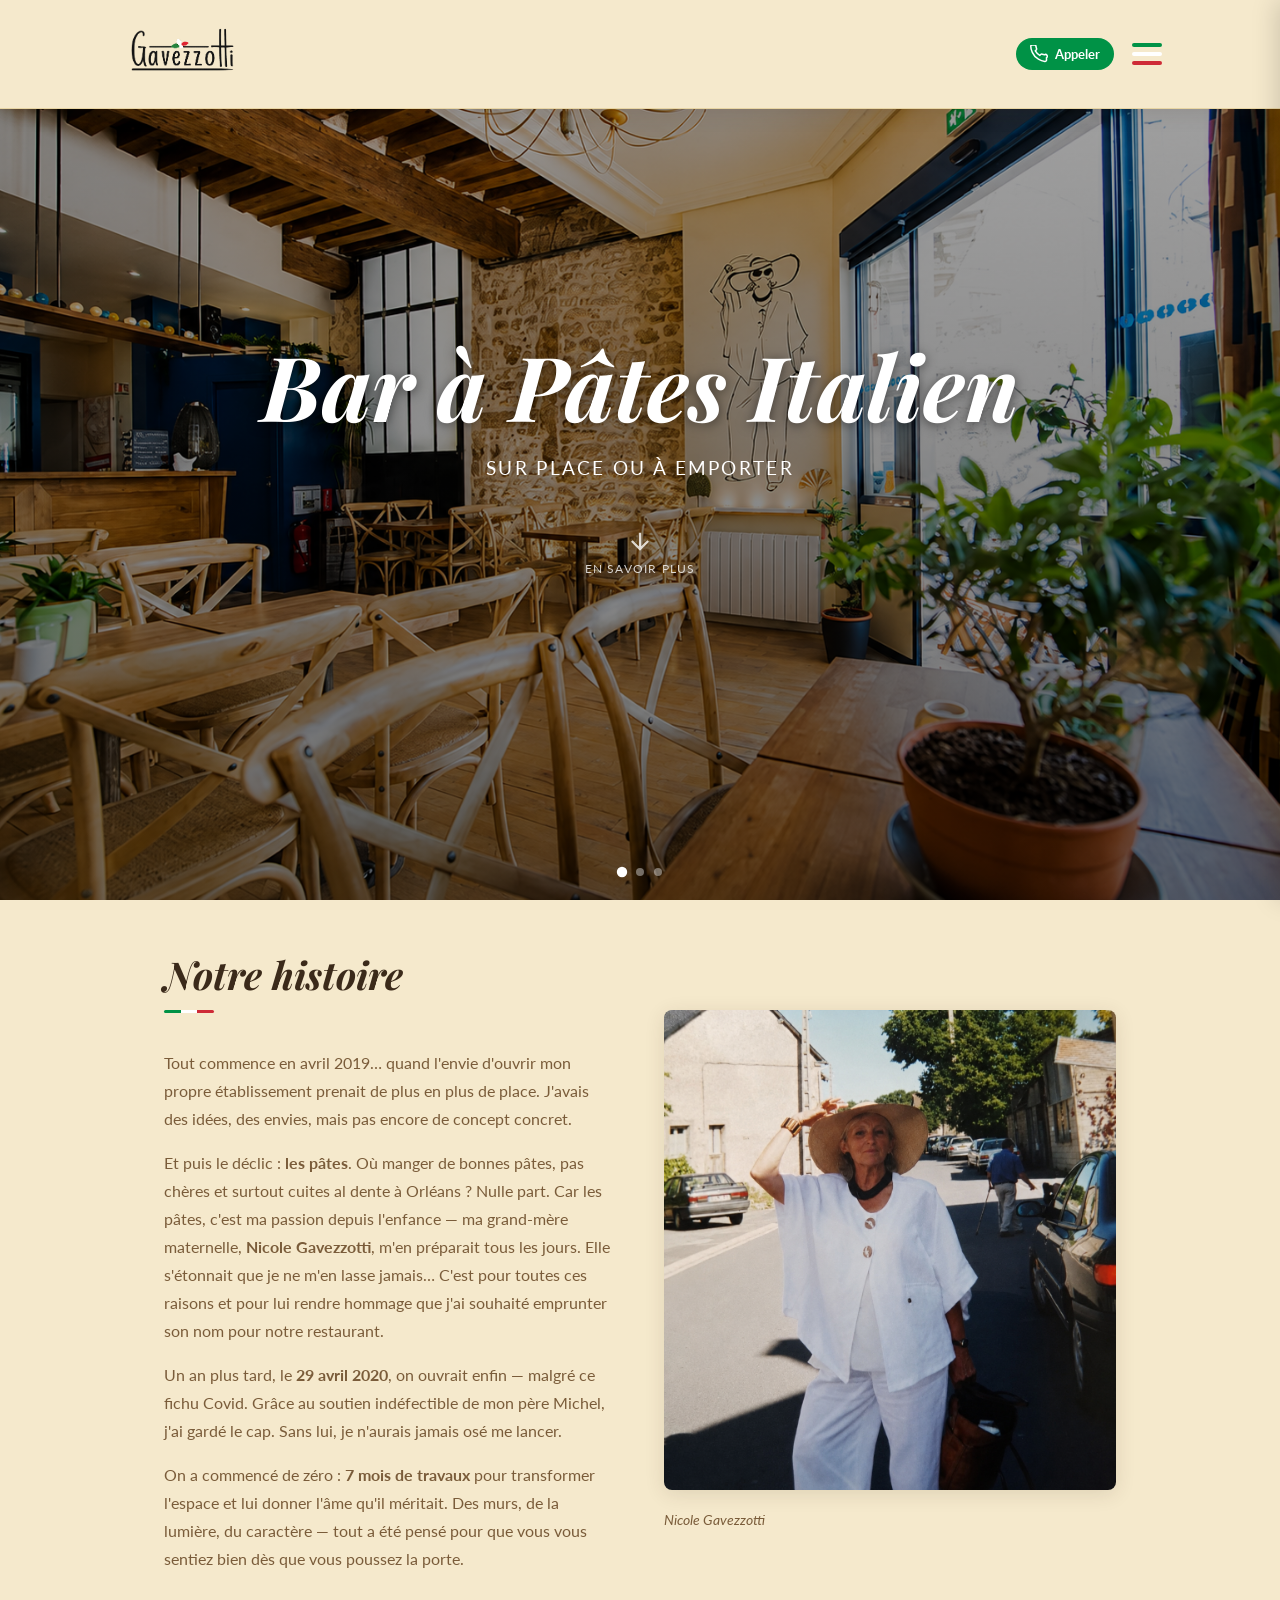
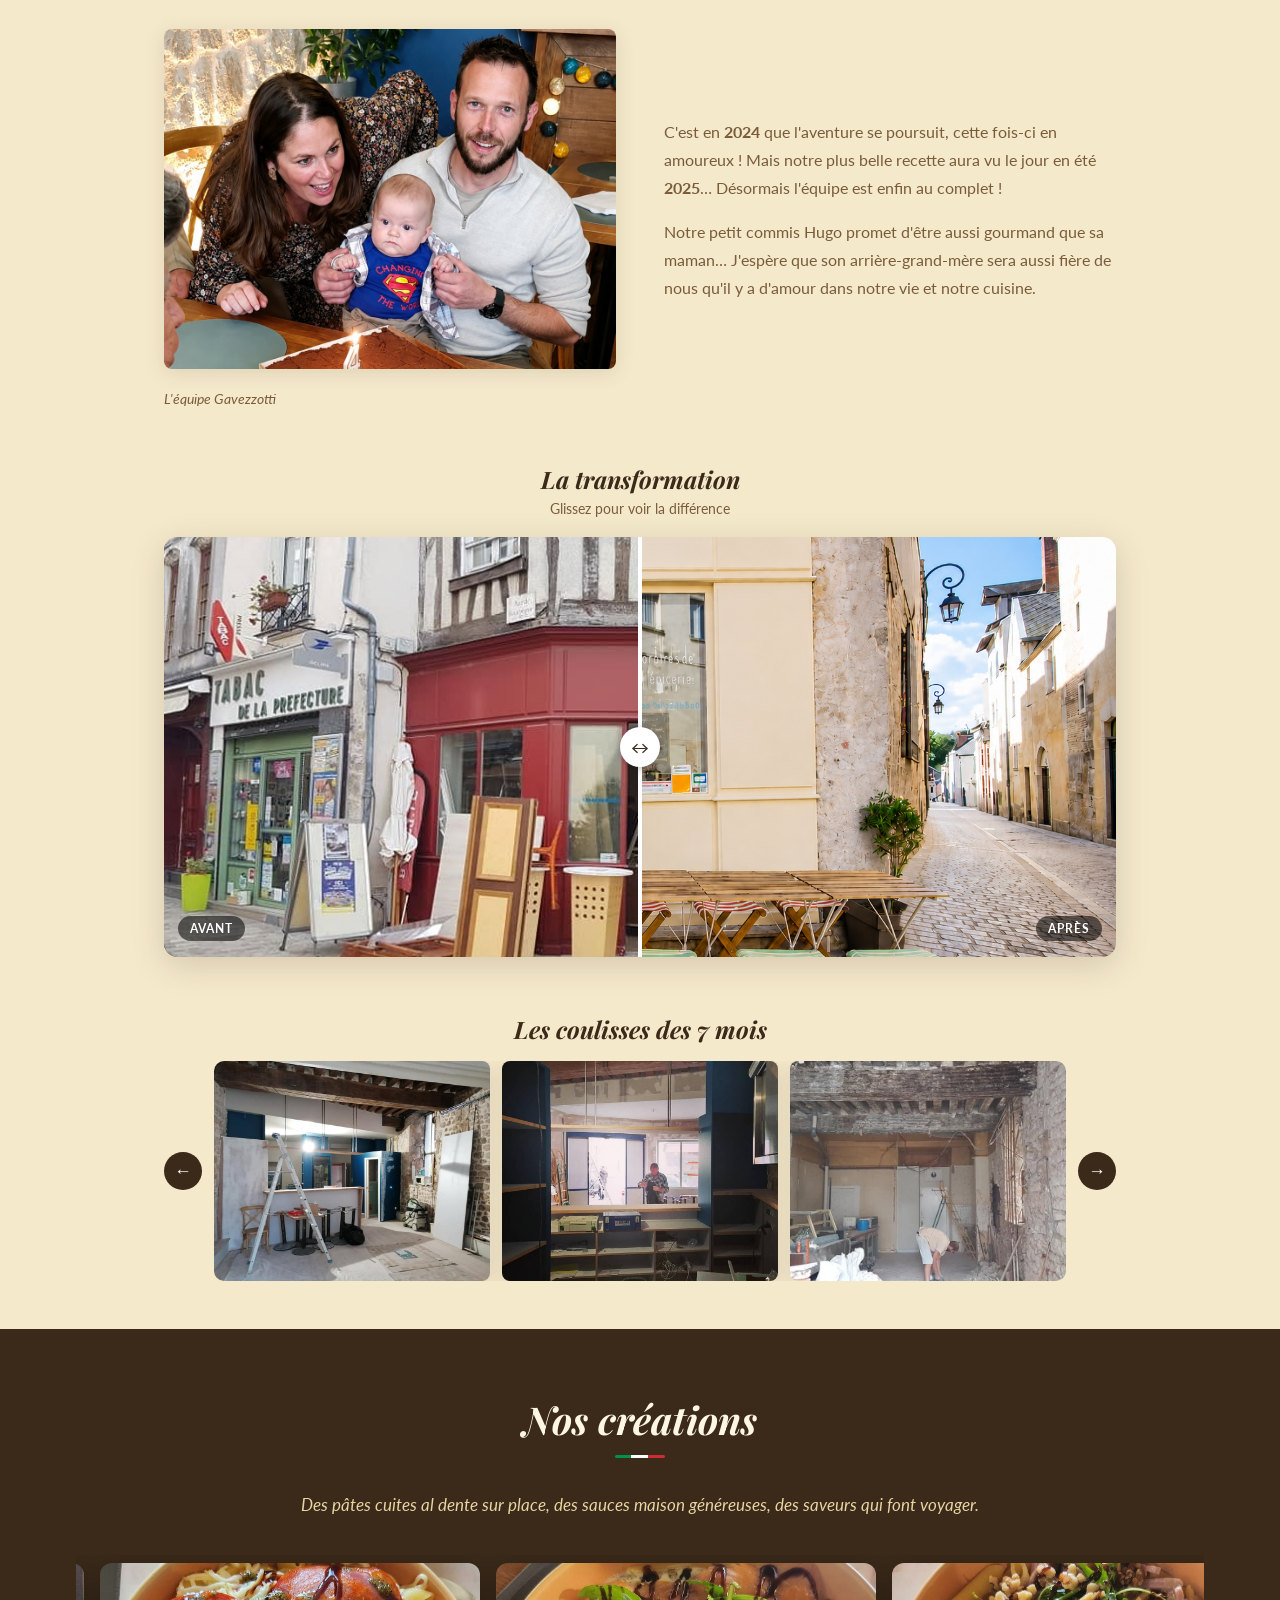
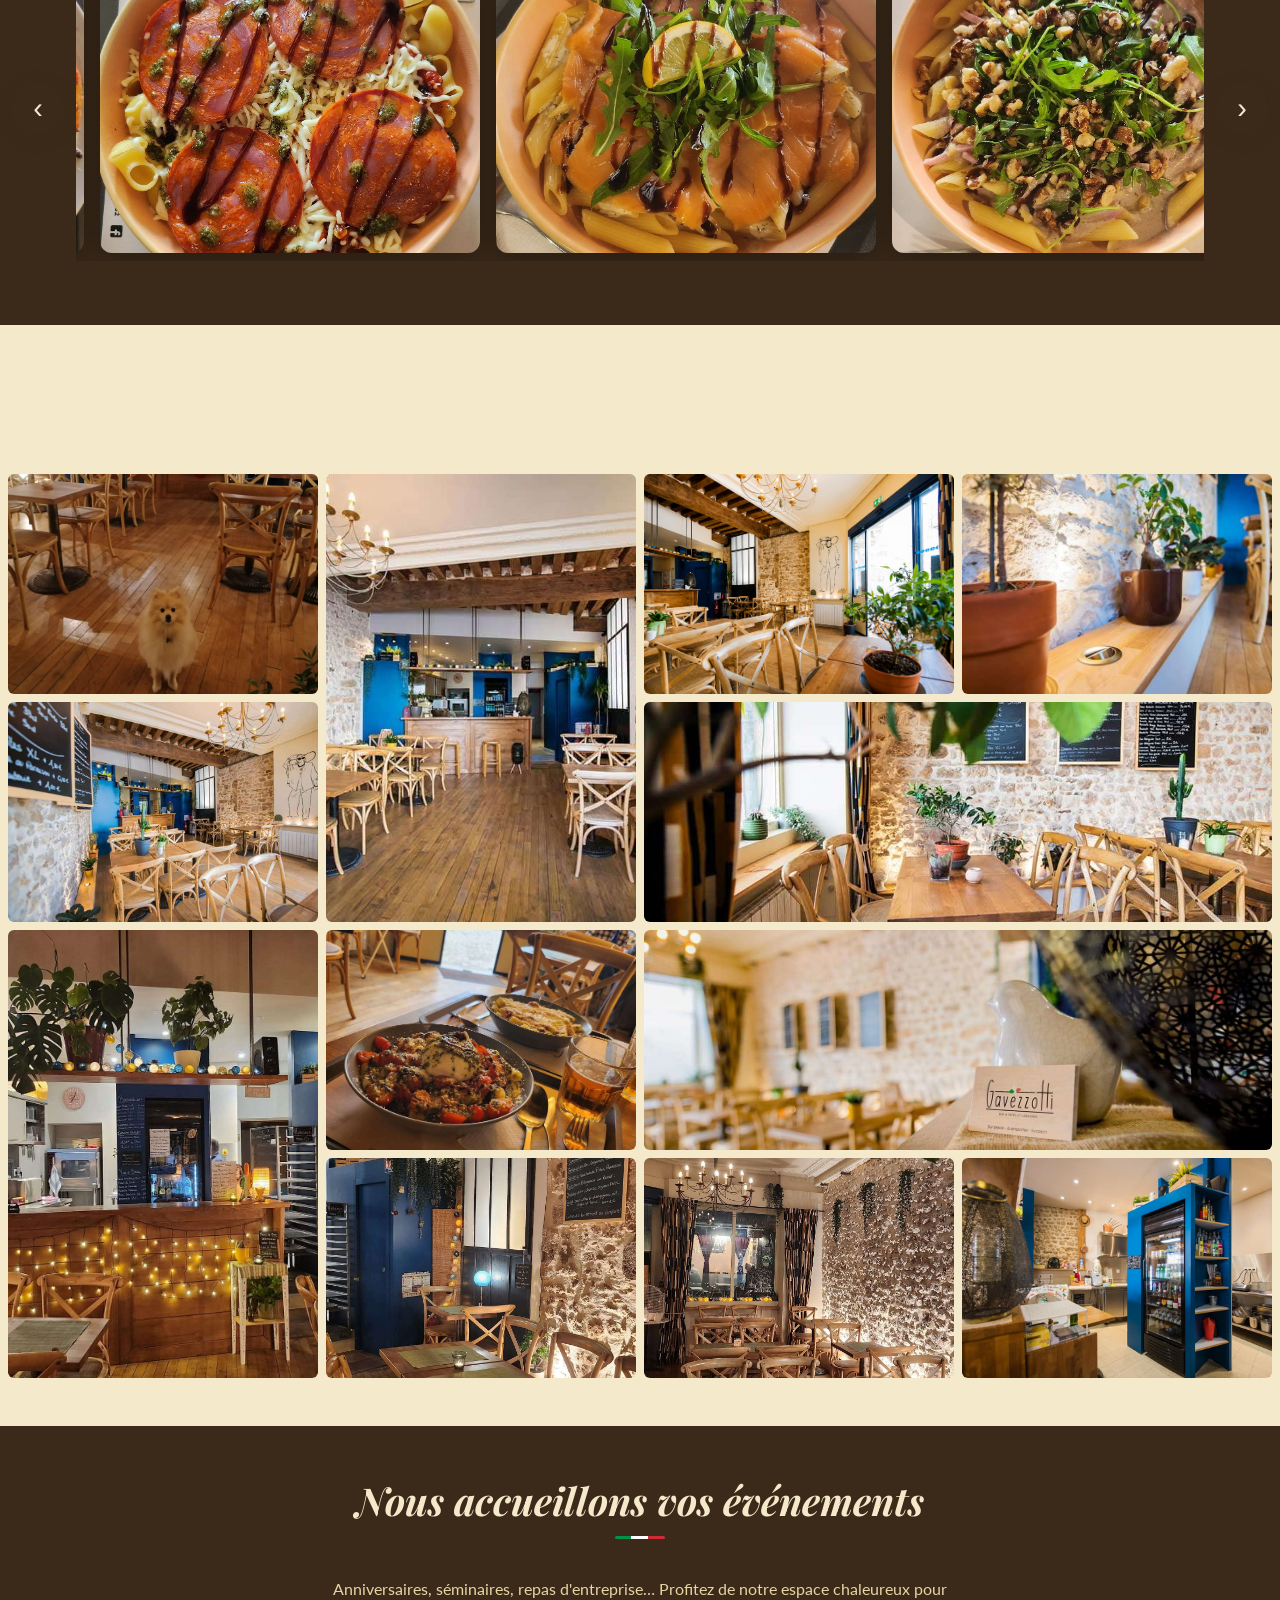
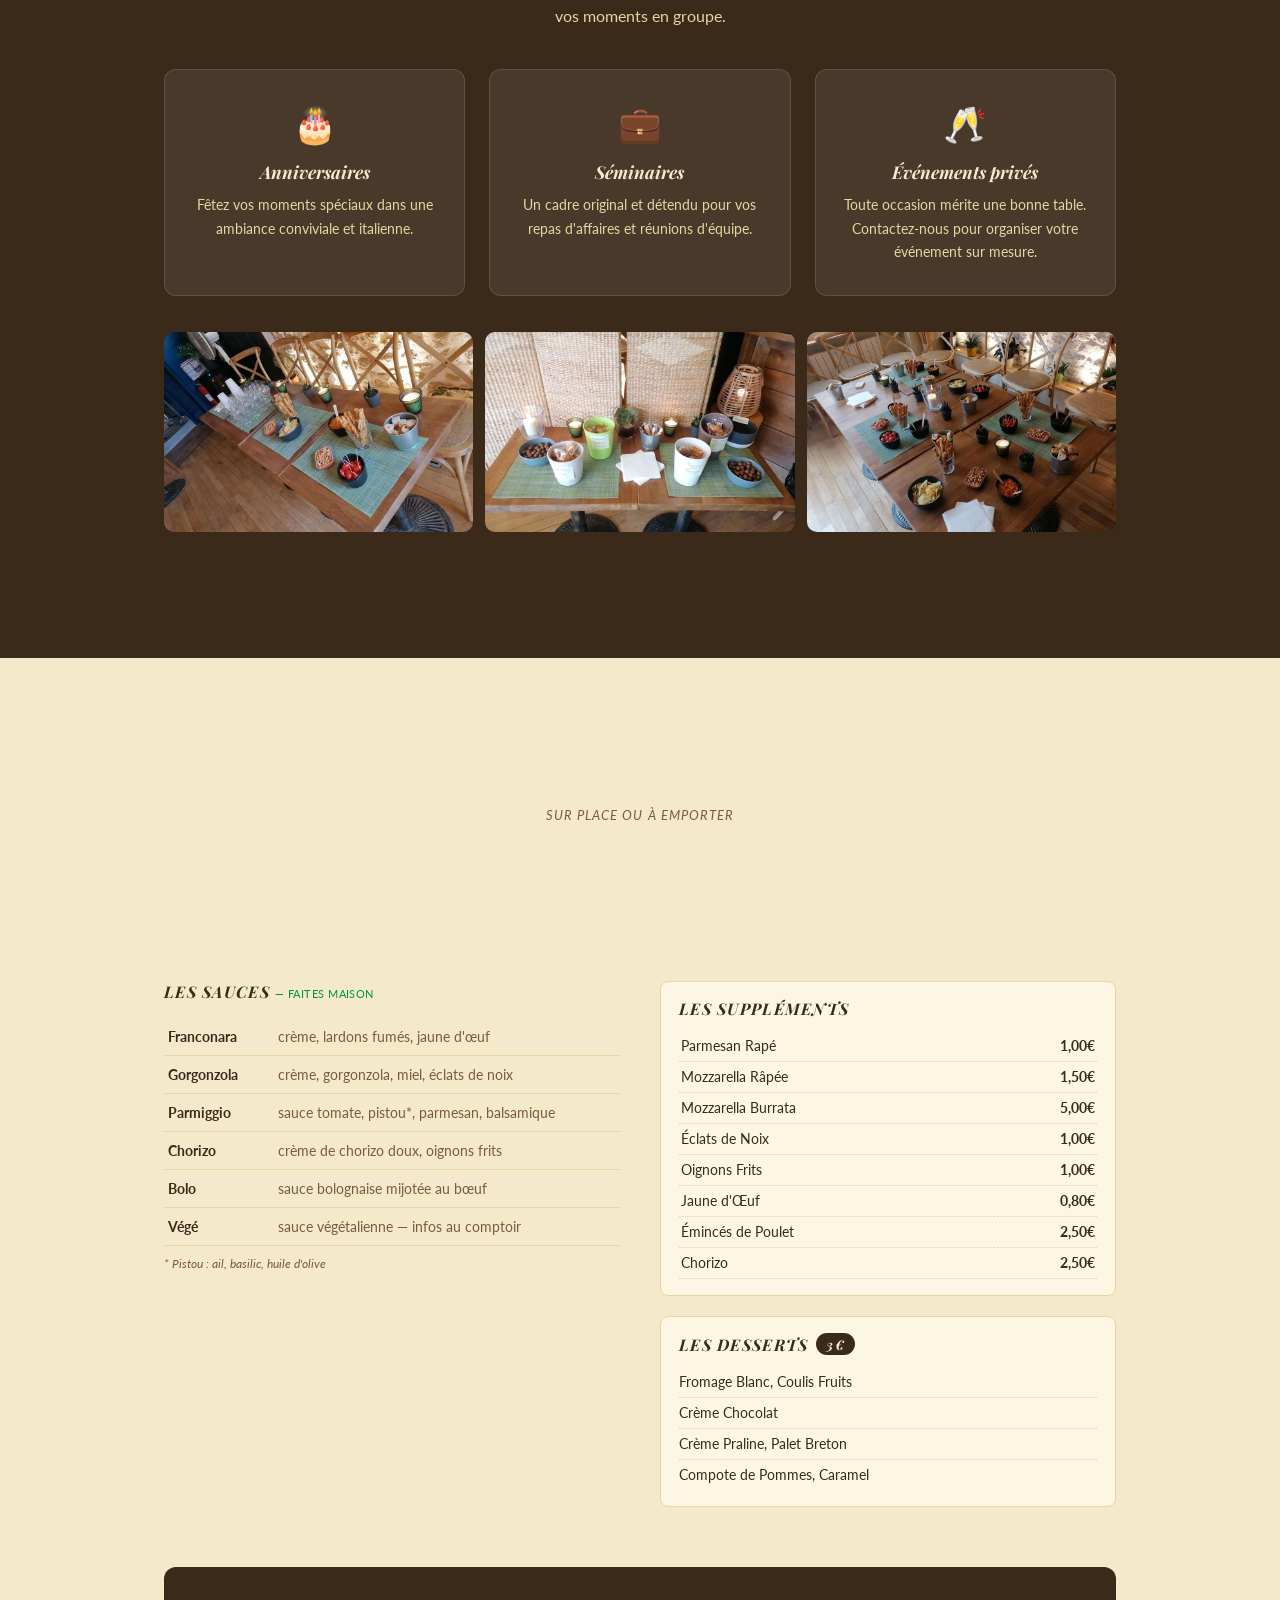
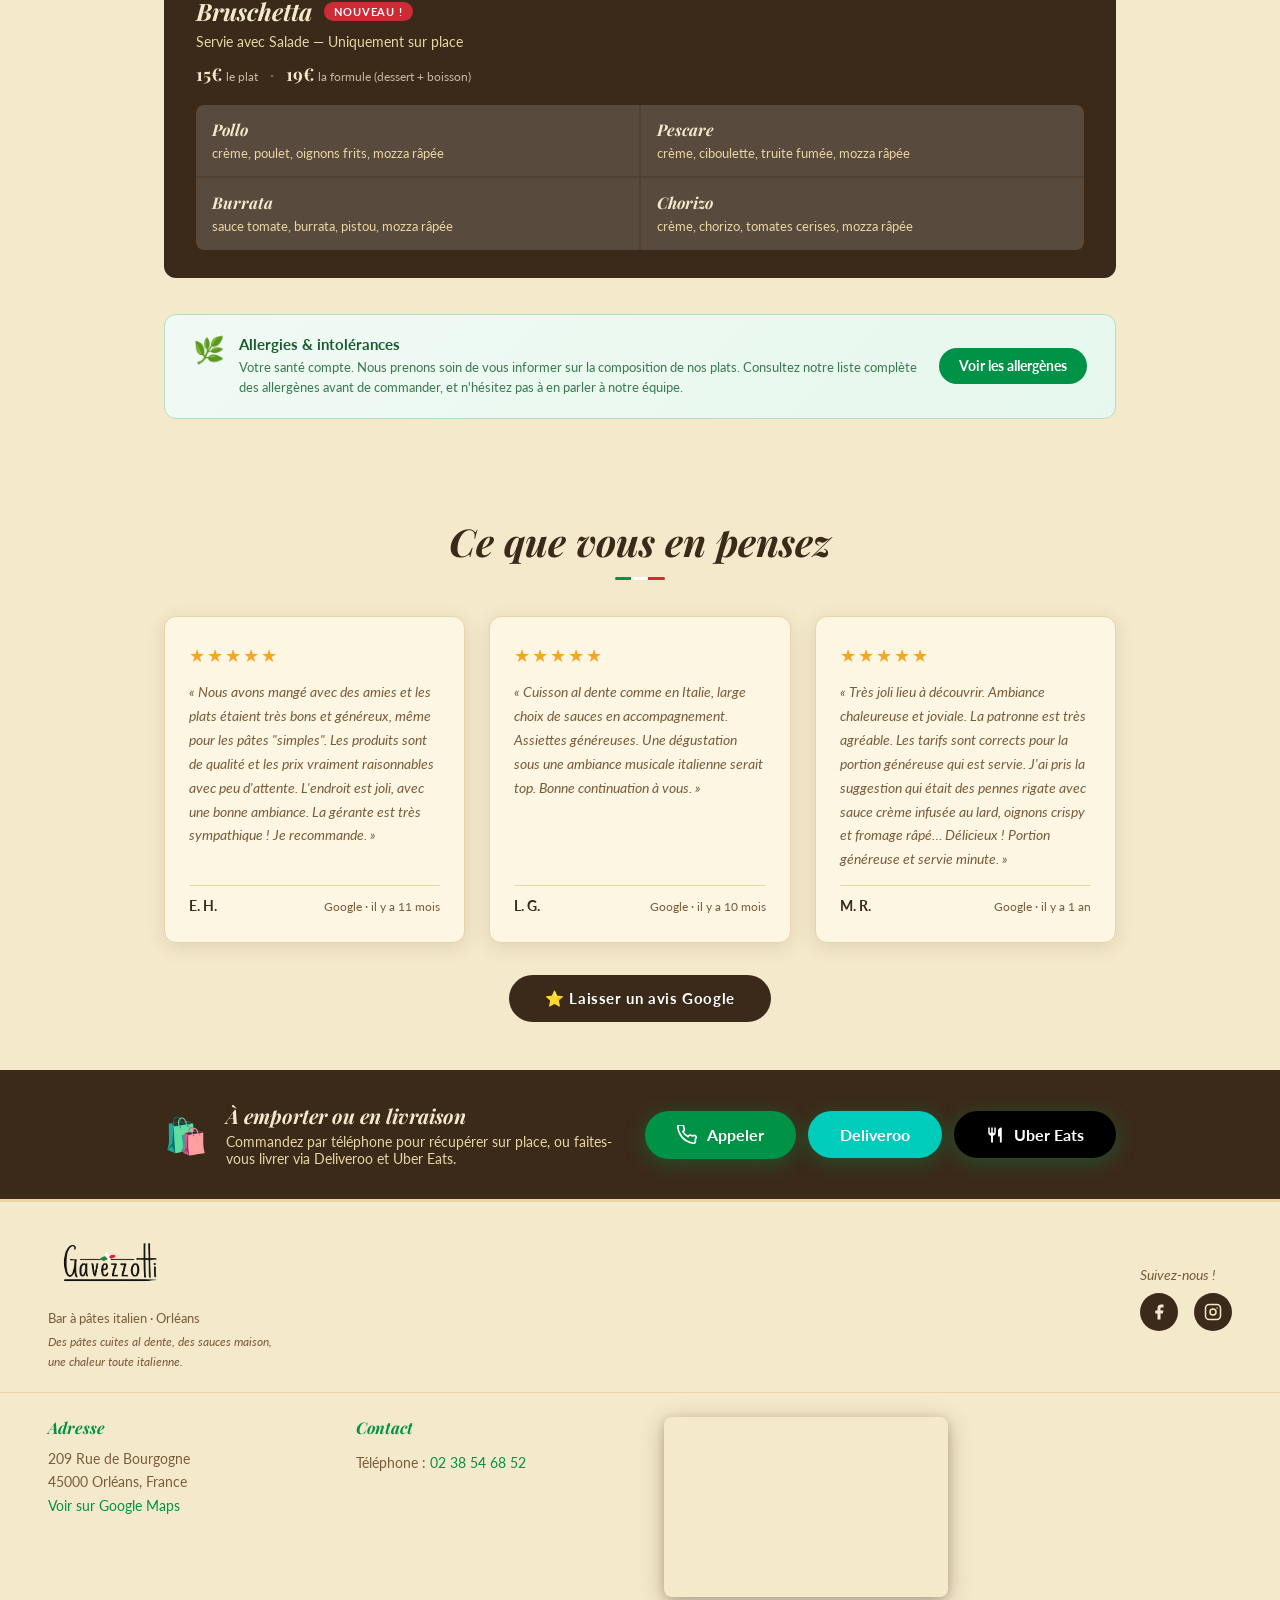
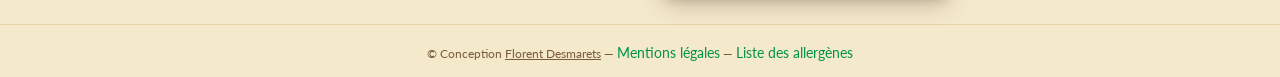
==== index.html @ ac0bd9cf "Galerie : recentre photo chien vers le bas (75%)" ====
<!DOCTYPE html>
<html lang="fr">
<head>
  <meta charset="UTF-8" />
  <meta name="viewport" content="width=device-width, initial-scale=1.0" />
  <title>Gavezzotti — Bar à Pâtes Italien</title>
  <meta name="description" content="Gavezzotti, bar à pâtes italien à Orléans. Pâtes cuites al dente, gnocchis, raviolis et bruschetta, sur place ou à emporter. 209 Rue de Bourgogne, 45000 Orléans." />
  <meta name="keywords" content="bar à pâtes, pâtes italiennes, restaurant Orléans, Gavezzotti, gnocchi, raviolis, bruschetta, sur place, à emporter" />
  <meta name="author" content="Gavezzotti" />

  <!-- Open Graph (partage Facebook / WhatsApp) -->
  <meta property="og:type" content="restaurant" />
  <meta property="og:title" content="Gavezzotti — Bar à Pâtes Italien · Orléans" />
  <meta property="og:description" content="Pâtes cuites al dente, gnocchis, raviolis et bruschetta au cœur d'Orléans. Sur place ou à emporter. 209 Rue de Bourgogne." />
  <meta property="og:image" content="https://gavezzotti.fr/images/hero1.png" />
  <meta property="og:url" content="https://gavezzotti.fr" />
  <meta property="og:locale" content="fr_FR" />

  <!-- Twitter Card -->
  <meta name="twitter:card" content="summary_large_image" />
  <meta name="twitter:title" content="Gavezzotti — Bar à Pâtes Italien · Orléans" />
  <meta name="twitter:description" content="Pâtes cuites al dente, gnocchis, raviolis et bruschetta au cœur d'Orléans." />
  <meta name="twitter:image" content="https://gavezzotti.fr/images/hero1.png" />

  <!-- Favicon -->
  <link rel="icon" type="image/svg+xml" href="images/favicon.svg" />
  <link rel="shortcut icon" href="images/favicon.svg" />

  <link rel="preconnect" href="https://fonts.googleapis.com" />
  <link rel="preconnect" href="https://fonts.gstatic.com" crossorigin />
  <link href="https://fonts.googleapis.com/css2?family=Playfair+Display:ital,wght@0,400;0,700;1,400&family=Lato:wght@300;400;700&display=swap" rel="stylesheet" />
  <link rel="stylesheet" href="css/style.css?v=2" />

  <!-- Schema.org Restaurant (référencement Google) -->
  <script type="application/ld+json">
  {
    "@context": "https://schema.org",
    "@type": "Restaurant",
    "name": "Gavezzotti",
    "description": "Bar à pâtes italien au cœur d'Orléans. Pâtes cuites al dente, gnocchis, raviolis et bruschetta, sur place ou à emporter.",
    "url": "https://gavezzotti.fr",
    "telephone": "+33238546852",
    "image": "https://gavezzotti.fr/images/hero1.png",
    "priceRange": "€",
    "servesCuisine": "Italienne",
    "address": {
      "@type": "PostalAddress",
      "streetAddress": "209 Rue de Bourgogne",
      "addressLocality": "Orléans",
      "postalCode": "45000",
      "addressCountry": "FR"
    },
    "geo": {
      "@type": "GeoCoordinates",
      "latitude": 47.9001296,
      "longitude": 1.9092373
    },
    "openingHoursSpecification": [
      {
        "@type": "OpeningHoursSpecification",
        "dayOfWeek": ["Tuesday"],
        "opens": "12:00",
        "closes": "14:00"
      },
      {
        "@type": "OpeningHoursSpecification",
        "dayOfWeek": ["Wednesday", "Thursday", "Friday", "Saturday"],
        "opens": "12:00",
        "closes": "14:00"
      },
      {
        "@type": "OpeningHoursSpecification",
        "dayOfWeek": ["Wednesday", "Thursday", "Friday", "Saturday"],
        "opens": "19:00",
        "closes": "22:00"
      }
    ],
    "sameAs": [
      "https://www.facebook.com/gavezzotti",
      "https://www.instagram.com/gavezzotti_orleans"
    ]
  }
  </script>
</head>
<body>

  <!-- MENU LATÉRAL -->
  <div id="menu-overlay" class="menu-overlay"></div>
  <nav id="side-menu" class="side-menu">
    <button id="menu-close" class="menu-close" aria-label="Fermer le menu">&#x2715;</button>
    <div class="menu-logo">
      <img src="images/title%20Black.png" alt="Gavezzotti" />
    </div>
    <ul class="menu-links">
      <li><a href="#qui-sommes-nous">Qui sommes nous ?</a></li>
      <li><a href="#evenements">Nos événements</a></li>
      <li><a href="#carte">La carte</a></li>
      <li><a href="#commander">Commander</a></li>
      <li><a href="#contact">Nous contacter</a></li>
      <li class="menu-allergenes"><a href="allergenes.html">🌿 Allergènes &amp; intolérances</a></li>
    </ul>
  </nav>

  <!-- HEADER FIXE -->
  <header class="site-header">
    <div class="header-inner">
      <a href="#hero" class="logo-wrap" id="logo-click-zone" aria-label="Retour en haut">
        <img src="images/title%20Black.png" alt="Gavezzotti" class="header-logo" />
      </a>
      <div class="header-right">
        <div class="header-actions">
<a href="tel:+33238546852" class="header-phone-btn" aria-label="Appeler Gavezzotti">
            <svg viewBox="0 0 24 24" fill="none" stroke="currentColor" stroke-width="2" width="18" height="18"><path d="M22 16.92v3a2 2 0 01-2.18 2 19.79 19.79 0 01-8.63-3.07A19.5 19.5 0 013.07 9.81 19.79 19.79 0 011 1.18 2 2 0 013 0h3a2 2 0 012 1.72c.13 1 .37 1.98.72 2.92a2 2 0 01-.45 2.11L7.09 7.91a16 16 0 006 6l1.16-1.16a2 2 0 012.11-.45c.94.35 1.92.59 2.92.72A2 2 0 0122 16.92z"/></svg>
            <span class="header-phone-num">Appeler</span>
          </a>
        </div>
        <button id="menu-burger" class="burger-btn" aria-label="Ouvrir le menu">
          <span class="flag-bar green"></span>
          <span class="flag-bar white"></span>
          <span class="flag-bar red"></span>
        </button>
      </div>
    </div>
  </header>

  <main>
    <!-- HERO SLIDESHOW -->
    <section id="hero" class="hero-section">
      <div class="hero-slideshow" id="hero-slideshow">
        <div class="hero-slide active" style="background-image:url('images/hero1.png')"></div>
        <div class="hero-slide" style="background-image:url('images/hero2.png')"></div>
        <div class="hero-slide" style="background-image:url('images/hero3.png')"></div>
        <div class="hero-overlay"></div>
      </div>
      <div class="hero-content">
        <h1 class="hero-title">Bar à Pâtes Italien</h1>
        <p class="hero-subtitle">Sur Place ou à Emporter</p>
        <a href="#qui-sommes-nous" class="hero-arrow" aria-label="Défiler vers le bas">
          <svg viewBox="0 0 24 24" fill="none" stroke="currentColor" stroke-width="2">
            <path d="M12 5v14M5 12l7 7 7-7"/>
          </svg>
          <span>En savoir plus</span>
        </a>
      </div>
      <div class="hero-dots" id="hero-dots">
        <span class="hero-dot active"></span>
        <span class="hero-dot"></span>
        <span class="hero-dot"></span>
      </div>
    </section>

    <!-- QUI SOMMES NOUS -->
    <section id="qui-sommes-nous" class="section qsn-section">
      <div class="container">

        <!-- Texte + photo grand-mère -->
        <div class="qsn-inner">
          <div class="qsn-text reveal-left">
            <h2 class="section-title">Notre histoire</h2>
            <p>
              Tout commence en avril 2019… quand l'envie d'ouvrir mon propre établissement prenait de plus en plus de place. J'avais des idées, des envies, mais pas encore de concept concret.
            </p>
            <p>
              Et puis le déclic : <strong>les pâtes</strong>. Où manger de bonnes pâtes, pas chères et surtout cuites al dente à Orléans ? Nulle part. Car les pâtes, c'est ma passion depuis l'enfance — ma grand-mère maternelle, <strong>Nicole Gavezzotti</strong>, m'en préparait tous les jours. Elle s'étonnait que je ne m'en lasse jamais… C'est pour toutes ces raisons et pour lui rendre hommage que j'ai souhaité emprunter son nom pour notre restaurant.
            </p>
            <p>
              Un an plus tard, le <strong>29 avril 2020</strong>, on ouvrait enfin — malgré ce fichu Covid. Grâce au soutien indéfectible de mon père Michel, j'ai gardé le cap. Sans lui, je n'aurais jamais osé me lancer.
            </p>
            <p>
              On a commencé de zéro : <strong>7 mois de travaux</strong> pour transformer l'espace et lui donner l'âme qu'il méritait. Des murs, de la lumière, du caractère — tout a été pensé pour que vous vous sentiez bien dès que vous poussez la porte.
            </p>
          </div>
          <div class="qsn-photo reveal-right">
            <img src="images/grand%20mere%20hd.png" alt="Nicole Gavezzotti" />
            <p class="famille-legende">Nicole Gavezzotti</p>
          </div>
        </div>

        <!-- Photo famille + texte -->
        <div class="qsn-inner qsn-famille reveal">
          <div class="qsn-photo">
            <img src="images/famille.png" alt="L'équipe Gavezzotti" />
            <p class="famille-legende">L'équipe Gavezzotti</p>
          </div>
          <div class="qsn-text">
            <p>
              C'est en <strong>2024</strong> que l'aventure se poursuit, cette fois-ci en amoureux ! Mais notre plus belle recette aura vu le jour en été <strong>2025</strong>… Désormais l'équipe est enfin au complet !
            </p>
            <p>
              Notre petit commis Hugo promet d'être aussi gourmand que sa maman… J'espère que son arrière-grand-mère sera aussi fière de nous qu'il y a d'amour dans notre vie et notre cuisine.
            </p>
          </div>
        </div>

        <!-- Avant / Après slider -->
        <div class="travaux-block reveal">
          <h3 class="travaux-titre">La transformation</h3>
          <p class="travaux-sous-titre">Glissez pour voir la différence</p>
          <div class="aa-slider" id="aa-slider">
            <div class="aa-after-layer">
              <img src="images/hero2.png" alt="Après travaux" />
              <span class="aa-label aa-label-right">Après</span>
            </div>
            <div class="aa-before-layer" id="aa-before">
              <img src="images/travaux-avant.jpg" alt="Avant travaux" />
              <span class="aa-label aa-label-left">Avant</span>
            </div>
            <div class="aa-handle" id="aa-handle">
              <div class="aa-handle-circle">&#8596;</div>
            </div>
          </div>
        </div>

        <!-- Pendant les travaux -->
        <div class="travaux-block reveal delay-1">
          <h3 class="travaux-titre">Les coulisses des 7 mois</h3>
          <div class="travaux-carousel-wrap">
            <button class="travaux-btn travaux-prev" aria-label="Précédent">&#8592;</button>
            <div class="travaux-carousel-viewport">
              <div class="travaux-carousel-track" id="travaux-track">
                <img src="images/travaux-pendant-01.jpg" alt="Travaux Gavezzotti" loading="lazy" />
                <img src="images/travaux-pendant-02.jpg" alt="Travaux Gavezzotti" loading="lazy" />
                <img src="images/travaux-pendant-03.jpg" alt="Travaux Gavezzotti" loading="lazy" />
                <img src="images/travaux-pendant-04.jpg" alt="Travaux Gavezzotti" loading="lazy" />
                <img src="images/travaux-pendant-05.jpg" alt="Travaux Gavezzotti" loading="lazy" />
                <img src="images/travaux.jpg" alt="Travaux Gavezzotti" loading="lazy" />
              </div>
            </div>
            <button class="travaux-btn travaux-next" aria-label="Suivant">&#8594;</button>
          </div>
          </div>
        </div>

      </div>
    </section>

    <!-- CARROUSEL DE PLATS -->
    <section class="section carousel-section">
      <div class="container">
        <h2 class="section-title centered reveal">Nos créations</h2>
        <p class="carousel-intro reveal delay-1">Des pâtes cuites al dente sur place, des sauces maison généreuses, des saveurs qui font voyager.</p>
      </div>
      <div class="carousel-wrap reveal delay-2">
        <button class="carousel-btn prev" id="car-prev" aria-label="Précédent">&#8249;</button>
        <div class="carousel-track-wrap">
          <div class="carousel-track" id="carousel-track">
            <div class="carousel-slide"><img src="images/plat-01.jpg" alt="Plat Gavezzotti" loading="lazy" style="object-position: center 42%;"/></div>
            <div class="carousel-slide"><img src="images/plat-03.jpg" alt="Plat Gavezzotti" loading="lazy"/></div>
            <div class="carousel-slide"><img src="images/plat-04.jpg" alt="Plat Gavezzotti" loading="lazy" style="object-position: center 35%;"/></div>
            <div class="carousel-slide"><img src="images/plat-05.jpg" alt="Plat Gavezzotti" loading="lazy" style="object-position: center 42%;"/></div>
            <div class="carousel-slide"><img src="images/plat-06.jpg" alt="Plat Gavezzotti" loading="lazy" style="object-position: center 42%;"/></div>
            <div class="carousel-slide"><img src="images/plat-07.jpg" alt="Plat Gavezzotti" loading="lazy"/></div>
            <div class="carousel-slide"><img src="images/plat-08.jpg" alt="Plat Gavezzotti" loading="lazy"/></div>
            <div class="carousel-slide"><img src="images/plat-09.jpg" alt="Plat Gavezzotti" loading="lazy"/></div>
            <div class="carousel-slide"><img src="images/plat-10.jpg" alt="Plat Gavezzotti" loading="lazy"/></div>
            <div class="carousel-slide"><img src="images/plat-11.jpg" alt="Plat Gavezzotti" loading="lazy"/></div>
            <div class="carousel-slide"><img src="images/plat-12.jpg" alt="Plat Gavezzotti" loading="lazy"/></div>
            <div class="carousel-slide"><img src="images/plat-13.jpg" alt="Plat Gavezzotti" loading="lazy"/></div>
            <div class="carousel-slide"><img src="images/plat-14.jpg" alt="Plat Gavezzotti" loading="lazy"/></div>
            <div class="carousel-slide"><img src="images/plat-15.jpg" alt="Plat Gavezzotti" loading="lazy"/></div>
            <div class="carousel-slide"><img src="images/plat-16.jpg" alt="Plat Gavezzotti" loading="lazy" style="object-position: center 42%;"/></div>
            <div class="carousel-slide"><img src="images/plat-17.jpg" alt="Plat Gavezzotti" loading="lazy"/></div>
            <div class="carousel-slide"><img src="images/plat-18.jpg" alt="Plat Gavezzotti" loading="lazy"/></div>
          </div>
        </div>
        <button class="carousel-btn next" id="car-next" aria-label="Suivant">&#8250;</button>
      </div>
    </section>

    <!-- GALERIE MOSAÏQUE -->
    <section class="section galerie-section">
      <div class="container">
        <h2 class="section-title centered reveal">Chez nous</h2>
      </div>
      <div class="galerie-grid reveal delay-1">
        <div class="galerie-item"><img src="images/salle-11.jpg" alt="La salle" loading="lazy" style="object-position: center 75%;"/></div>
        <div class="galerie-item tall"><img src="images/salle-01.jpg" alt="Notre salle" loading="lazy"/></div>
        <div class="galerie-item"><img src="images/hero1.png" alt="Le restaurant" loading="lazy"/></div>
        <div class="galerie-item"><img src="images/salle-02.jpg" alt="Ambiance" loading="lazy"/></div>
        <div class="galerie-item wide"><img src="images/salle-03.jpg" alt="Notre espace" loading="lazy"/></div>
        <div class="galerie-item"><img src="images/salle-04.jpg" alt="Chez nous" loading="lazy"/></div>
        <div class="galerie-item tall"><img src="images/salle-05.jpg" alt="Notre cadre" loading="lazy"/></div>
        <div class="galerie-item"><img src="images/salle-06.jpg" alt="La salle" loading="lazy"/></div>
        <div class="galerie-item wide"><img src="images/salle-07.jpg" alt="Nos tables" loading="lazy"/></div>
        <div class="galerie-item"><img src="images/salle-08.jpg" alt="L'entrée" loading="lazy"/></div>
        <div class="galerie-item"><img src="images/salle-09.jpg" alt="Détails" loading="lazy"/></div>
        <div class="galerie-item"><img src="images/salle-10.jpg" alt="La salle" loading="lazy"/></div>
      </div>
    </section>

    <!-- ÉVÉNEMENTS & GROUPES -->
    <section id="evenements" class="section events-section">
      <div class="container">
        <h2 class="section-title centered reveal">Nous accueillons vos événements</h2>
        <p class="events-intro reveal delay-1">Anniversaires, séminaires, repas d'entreprise… Profitez de notre espace chaleureux pour vos moments en groupe.</p>
        <div class="events-grid">
          <div class="event-card reveal delay-1">
            <div class="event-icon">🎂</div>
            <h3>Anniversaires</h3>
            <p>Fêtez vos moments spéciaux dans une ambiance conviviale et italienne.</p>
          </div>
          <div class="event-card reveal delay-2">
            <div class="event-icon">💼</div>
            <h3>Séminaires</h3>
            <p>Un cadre original et détendu pour vos repas d'affaires et réunions d'équipe.</p>
          </div>
          <div class="event-card reveal delay-3">
            <div class="event-icon">🥂</div>
            <h3>Événements privés</h3>
            <p>Toute occasion mérite une bonne table. Contactez-nous pour organiser votre événement sur mesure.</p>
          </div>
        </div>
        <div class="events-photos reveal delay-4">
          <div class="event-photo"><img src="images/event1.jpg" alt="Salle événement Gavezzotti" loading="lazy"/></div>
          <div class="event-photo"><img src="images/event2.jpg" alt="Salle événement Gavezzotti" loading="lazy"/></div>
          <div class="event-photo"><img src="images/event3.jpg" alt="Salle événement Gavezzotti" loading="lazy"/></div>
        </div>
        <div class="events-cta reveal delay-4">
          <a href="tel:+33238546852" class="btn-cta">Nous contacter pour réserver</a>
        </div>
      </div>
    </section>

    <!-- LA CARTE -->
    <section id="carte" class="section carte-section">
      <div class="container">
        <h2 class="section-title centered reveal">La Carte</h2>

        <!-- Formules -->
        <p class="formule-note top">Sur place ou à emporter</p>
        <div class="formules-grid reveal delay-1">
          <div class="formule-circle">
            <div class="circle-inner">
              <span class="formule-nom">Pâtes<br/>Simples</span>
              <span class="formule-prix">10€</span>
              <span class="formule-sub">Format XL</span>
              <span class="formule-prix-f">12€</span>
            </div>
          </div>
          <div class="formule-circle">
            <div class="circle-inner">
              <span class="formule-nom">Gnocchis<br/>Simples</span>
              <span class="formule-prix">12€</span>
              <span class="formule-sub">Format XL</span>
              <span class="formule-prix-f">14€</span>
            </div>
          </div>
          <div class="formule-circle">
            <div class="circle-inner">
              <span class="formule-nom">Raviolis<br/>Simples</span>
              <span class="formule-prix">14€</span>
              <span class="formule-sub">Format XL</span>
              <span class="formule-prix-f">16€</span>
            </div>
          </div>
        </div>

        <div class="carte-columns reveal delay-2">
          <!-- Sauces -->
          <div class="carte-col">
            <h3 class="carte-subtitle">Les Sauces <span style="font-family:var(--font-sans);font-size:0.7rem;font-style:normal;font-weight:400;color:var(--green-it);letter-spacing:0.04em;text-transform:uppercase;">— Faites maison</span></h3>
            <table class="sauce-table">
              <tr>
                <td class="sauce-name">Franconara</td>
                <td class="sauce-desc">crème, lardons fumés, jaune d'œuf</td>
              </tr>
              <tr>
                <td class="sauce-name">Gorgonzola</td>
                <td class="sauce-desc">crème, gorgonzola, miel, éclats de noix</td>
              </tr>
              <tr>
                <td class="sauce-name">Parmiggio</td>
                <td class="sauce-desc">sauce tomate, pistou*, parmesan, balsamique</td>
              </tr>
              <tr>
                <td class="sauce-name">Chorizo</td>
                <td class="sauce-desc">crème de chorizo doux, oignons frits</td>
              </tr>
              <tr>
                <td class="sauce-name">Bolo</td>
                <td class="sauce-desc">sauce bolognaise mijotée au bœuf</td>
              </tr>
              <tr>
                <td class="sauce-name">Végé</td>
                <td class="sauce-desc">sauce végétalienne — infos au comptoir</td>
              </tr>
            </table>
            <p class="sauce-note">* Pistou : ail, basilic, huile d'olive</p>
          </div>

          <!-- Suppléments & Desserts -->
          <div class="carte-col">
            <div class="supplements-box">
              <h3 class="carte-subtitle box-title">Les Suppléments</h3>
              <table class="supp-table">
                <tr><td>Parmesan Rapé</td><td>1,00€</td></tr>
                <tr><td>Mozzarella Râpée</td><td>1,50€</td></tr>
                <tr><td>Mozzarella Burrata</td><td>5,00€</td></tr>
                <tr><td>Éclats de Noix</td><td>1,00€</td></tr>
                <tr><td>Oignons Frits</td><td>1,00€</td></tr>
                <tr><td>Jaune d'Œuf</td><td>0,80€</td></tr>
                <tr><td>Émincés de Poulet</td><td>2,50€</td></tr>
                <tr><td>Chorizo</td><td>2,50€</td></tr>
              </table>
            </div>
            <div class="desserts-box">
              <h3 class="carte-subtitle box-title">Les Desserts <span class="dessert-prix">3€</span></h3>
              <ul class="dessert-list">
                <li>Fromage Blanc, Coulis Fruits</li>
                <li>Crème Chocolat</li>
                <li>Crème Praline, Palet Breton</li>
                <li>Compote de Pommes, Caramel</li>
              </ul>
            </div>
          </div>
        </div>

        <!-- BRUSCHETTA -->
        <div class="bruschetta-section reveal delay-3">
          <div class="bruschetta-header">
            <h3 class="bruschetta-title">Bruschetta <span class="bruschetta-tag">Nouveau !</span></h3>
            <p class="bruschetta-sub">Servie avec Salade — Uniquement sur place</p>
            <div class="bruschetta-prix-wrap">
              <span class="bruschetta-prix">15€ <small>le plat</small></span>
              <span class="bruschetta-sep">·</span>
              <span class="bruschetta-prix">19€ <small>la formule (dessert + boisson)</small></span>
            </div>
          </div>
          <div class="bruschetta-grid">
            <div class="bruschetta-item">
              <span class="bruschetta-nom">Pollo</span>
              <span class="bruschetta-desc">crème, poulet, oignons frits, mozza râpée</span>
            </div>
            <div class="bruschetta-item">
              <span class="bruschetta-nom">Pescare</span>
              <span class="bruschetta-desc">crème, ciboulette, truite fumée, mozza râpée</span>
            </div>
            <div class="bruschetta-item">
              <span class="bruschetta-nom">Burrata</span>
              <span class="bruschetta-desc">sauce tomate, burrata, pistou, mozza râpée</span>
            </div>
            <div class="bruschetta-item">
              <span class="bruschetta-nom">Chorizo</span>
              <span class="bruschetta-desc">crème, chorizo, tomates cerises, mozza râpée</span>
            </div>
          </div>
        </div>

        <!-- ALLERGÈNES -->
        <div class="carte-allergenes reveal">
          <div class="carte-allergenes-inner">
            <div class="carte-allergenes-text">
              <span class="carte-allergenes-icon">🌿</span>
              <div>
                <strong>Allergies &amp; intolérances</strong>
                <p>Votre santé compte. Nous prenons soin de vous informer sur la composition de nos plats. Consultez notre liste complète des allergènes avant de commander, et n'hésitez pas à en parler à notre équipe.</p>
              </div>
            </div>
            <a href="allergenes.html" class="carte-allergenes-btn">Voir les allergènes</a>
          </div>
        </div>

      </div>
    </section>

    <!-- AVIS CLIENTS -->
    <section class="section avis-section">
      <div class="container">
        <h2 class="section-title centered reveal">Ce que vous en pensez</h2>
        <div class="avis-grid reveal delay-1">
          <div class="avis-card">
            <div class="avis-stars">★★★★★</div>
            <p class="avis-texte">« Nous avons mangé avec des amies et les plats étaient très bons et généreux, même pour les pâtes "simples". Les produits sont de qualité et les prix vraiment raisonnables avec peu d'attente. L'endroit est joli, avec une bonne ambiance. La gérante est très sympathique ! Je recommande. »</p>
            <div class="avis-auteur">
              <span class="avis-nom">E. H.</span>
              <span class="avis-source" data-date="2026-01-01">Google · <span class="avis-age"></span></span>
            </div>
          </div>
          <div class="avis-card">
            <div class="avis-stars">★★★★★</div>
            <p class="avis-texte">« Cuisson al dente comme en Italie, large choix de sauces en accompagnement. Assiettes généreuses. Une dégustation sous une ambiance musicale italienne serait top. Bonne continuation à vous. »</p>
            <div class="avis-auteur">
              <span class="avis-nom">L. G.</span>
              <span class="avis-source" data-date="2026-02-01">Google · <span class="avis-age"></span></span>
            </div>
          </div>
          <div class="avis-card">
            <div class="avis-stars">★★★★★</div>
            <p class="avis-texte">« Très joli lieu à découvrir. Ambiance chaleureuse et joviale. La patronne est très agréable. Les tarifs sont corrects pour la portion généreuse qui est servie. J'ai pris la suggestion qui était des pennes rigate avec sauce crème infusée au lard, oignons crispy et fromage râpé… Délicieux ! Portion généreuse et servie minute. »</p>
            <div class="avis-auteur">
              <span class="avis-nom">M. R.</span>
              <span class="avis-source" data-date="2025-09-01">Google · <span class="avis-age"></span></span>
            </div>
          </div>
        </div>
        <p class="avis-cta reveal delay-2">
          <a href="https://www.google.com/maps/place/Gavezzotti/@47.9001525,1.9093399,21z/data=!3m1!4b1!4m6!3m5!1s0x47e4e4d1e6c1fedf:0xf9bf8745dfb630a2!8m2!3d47.9001296!4d1.9092373!16s%2Fg%2F11j8lnmsn6" target="_blank" rel="noopener" class="btn-cta" style="background:var(--brown)">⭐ Laisser un avis Google</a>
        </p>
      </div>
    </section>

    <!-- À EMPORTER -->
    <section class="takeaway-section" id="commander">
      <div class="container takeaway-inner">
        <div class="takeaway-text">
          <span class="takeaway-icon">🛍️</span>
          <div>
            <strong>À emporter ou en livraison</strong>
            <p>Commandez par téléphone pour récupérer sur place, ou faites-vous livrer via Deliveroo et Uber Eats.</p>
          </div>
        </div>
        <div class="takeaway-btns">
          <a href="tel:+33238546852" class="takeaway-cta">
            <svg viewBox="0 0 24 24" fill="none" stroke="currentColor" stroke-width="2" width="20" height="20"><path d="M22 16.92v3a2 2 0 01-2.18 2 19.79 19.79 0 01-8.63-3.07A19.5 19.5 0 013.07 9.81 19.79 19.79 0 011 1.18 2 2 0 013 0h3a2 2 0 012 1.72c.13 1 .37 1.98.72 2.92a2 2 0 01-.45 2.11L7.09 7.91a16 16 0 006 6l1.16-1.16a2 2 0 012.11-.45c.94.35 1.92.59 2.92.72A2 2 0 0122 16.92z"/></svg>
            Appeler
          </a>
          <a href="https://deliveroo.fr/fr/menu/Orleans/republique-bourgogne/gavezzotti" class="takeaway-cta takeaway-deliveroo" target="_blank" rel="noopener">Deliveroo</a>
          <a href="https://www.ubereats.com/fr/store/gavezzotti/R97enzRUTm66p-PuuOkLFg" class="takeaway-cta takeaway-ubereats" target="_blank" rel="noopener">
            <svg viewBox="0 0 24 24" width="18" height="18" fill="white"><path d="M11 9H9V2H7v7H5V2H3v7c0 2.12 1.66 3.84 3.75 3.97V22h2.5v-9.03C11.34 12.84 13 11.12 13 9V2h-2v7zm5-3v8h2.5v8H21V2c-2.76 0-5 2.24-5 4z"/></svg>
            Uber Eats
          </a>
        </div>
      </div>
    </section>

    <!-- FOOTER / CONTACT / HORAIRES -->
    <footer id="contact" class="site-footer">
      <div class="footer-top reveal">
        <div class="footer-logo">
          <img src="images/title%20Black.png" alt="Gavezzotti" />
          <p class="footer-tagline">Bar à pâtes italien · Orléans</p>
          <p class="footer-tagline footer-tagline-sub">Des pâtes cuites al dente, des sauces maison,<br>une chaleur toute italienne.</p>
        </div>
        <div class="footer-socials">
          <p class="footer-label">Suivez-nous !</p>
          <div class="social-links">
            <a href="https://www.facebook.com/gavezzottibarapates/" target="_blank" rel="noopener" aria-label="Facebook">
              <svg class="social-icon" viewBox="0 0 24 24" fill="currentColor"><path d="M18 2h-3a5 5 0 00-5 5v3H7v4h3v8h4v-8h3l1-4h-4V7a1 1 0 011-1h3z"/></svg>
            </a>
            <a href="https://www.instagram.com/gavezzotti_barapates/" target="_blank" rel="noopener" aria-label="Instagram">
              <svg class="social-icon" viewBox="0 0 24 24" fill="none" stroke="currentColor" stroke-width="2"><rect x="2" y="2" width="20" height="20" rx="5" ry="5"/><circle cx="12" cy="12" r="4"/><circle cx="17.5" cy="6.5" r="1" fill="currentColor" stroke="none"/></svg>
            </a>
          </div>
        </div>
      </div>

      <div class="footer-info reveal delay-2" id="horaires">
        <div class="footer-col">
          <h4>Adresse</h4>
          <p>209 Rue de Bourgogne</p>
          <p>45000 Orléans, France</p>
          <a href="https://www.google.com/maps/place/Gavezzotti/@47.9001525,1.9093399,21z/data=!3m1!4b1!4m6!3m5!1s0x47e4e4d1e6c1fedf:0xf9bf8745dfb630a2!8m2!3d47.9001296!4d1.9092373!16s%2Fg%2F11j8lnmsn6" target="_blank" rel="noopener" class="footer-link">Voir sur Google Maps</a>
        </div>
        <div class="footer-col">
          <h4>Contact</h4>
          <p>Téléphone : <a href="tel:+33238546852" class="footer-link">02 38 54 68 52</a></p>
        </div>
        <div class="footer-map">
          <iframe
            src="https://maps.google.com/maps?q=Gavezzotti,+209+Rue+de+Bourgogne,+45000+Orléans&output=embed&z=18"
            title="Carte Gavezzotti"
            loading="lazy"
            allowfullscreen>
          </iframe>
        </div>
      </div>

      <div class="footer-bottom">
        <p>© Conception <a href="https://www.instagram.com/flo.flip.flop" target="_blank" rel="noopener" style="color:inherit;text-decoration:underline;">Florent Desmarets</a> —
          <a href="mentions-legales.html" class="footer-link">Mentions légales</a> —
          <a href="allergenes.html" class="footer-link">Liste des allergènes</a>
        </p>
      </div>
    </footer>
  </main>

  <script src="js/main.js"></script>
</body>
</html>
---- css/style.css ----
/* ===== VARIABLES ===== */
:root {
  --beige: #f5e9cc;
  --beige-dark: #e8d5a3;
  --beige-light: #fdf6e3;
  --brown: #3b2a1a;
  --brown-light: #7a5c3a;
  --green-it: #009246;
  --red-it: #ce2b37;
  --white: #ffffff;
  --shadow: 0 4px 20px rgba(59,42,26,0.12);
  --font-serif: 'Playfair Display', Georgia, serif;
  --font-sans: 'Lato', sans-serif;
  --transition: 0.3s ease;
}

/* ===== RESET ===== */
*, *::before, *::after { box-sizing: border-box; margin: 0; padding: 0; }
html {
  scroll-behavior: smooth;
  overflow-x: hidden;
}
body {
  font-family: var(--font-sans);
  background: var(--beige-light);
  color: var(--brown);
  overflow-x: hidden;
  max-width: 100vw;
}
img { max-width: 100%; display: block; }
a { text-decoration: none; color: inherit; }
ul { list-style: none; }

/* ===== HEADER ===== */
.site-header {
  position: fixed;
  top: 0; left: 0; right: 0;
  z-index: 100;
  background: var(--beige);
  border-bottom: 1px solid var(--beige-dark);
  box-shadow: var(--shadow);
}
.header-inner {
  display: flex;
  align-items: center;
  justify-content: space-between;
  padding: 10px 24px;
  max-width: 1100px;
  margin: 0 auto;
}
.logo-wrap { cursor: pointer; user-select: none; }
.header-logo { height: 88px; width: auto; }
.header-logo-text {
  font-family: var(--font-serif);
  font-size: 1.8rem;
  font-style: italic;
  color: var(--brown);
}

/* Header right group */
.header-right {
  display: flex;
  align-items: center;
  gap: 14px;
}
.header-actions {
  display: flex;
  align-items: center;
  gap: 10px;
}
.open-badge {
  font-size: 0.75rem;
  font-weight: 700;
  padding: 4px 10px;
  border-radius: 20px;
  letter-spacing: 0.03em;
  white-space: nowrap;
}
.open-badge.is-open  { background: #d4edda; color: #155724; }
.open-badge.is-closed { background: #f8d7da; color: #721c24; }

.header-phone-btn {
  display: flex;
  align-items: center;
  gap: 7px;
  background: var(--green-it);
  color: #fff;
  padding: 7px 14px;
  border-radius: 24px;
  font-size: 0.82rem;
  font-weight: 700;
  text-decoration: none;
  transition: background var(--transition), transform var(--transition);
  white-space: nowrap;
}
.header-phone-btn:hover { background: #007a38; transform: scale(1.04); }

/* ===== À EMPORTER ===== */
.takeaway-section {
  background: var(--brown);
  padding: 32px 0;
}
.takeaway-inner {
  display: flex !important;
  align-items: center;
  justify-content: space-between;
  gap: 24px;
  flex-wrap: wrap;
}
.takeaway-text {
  display: flex;
  align-items: center;
  gap: 18px;
  color: var(--beige);
  flex: 1;
}
.takeaway-icon { font-size: 2.2rem; flex-shrink: 0; line-height: 1; }
.takeaway-text strong {
  display: block;
  font-family: var(--font-serif);
  font-size: 1.25rem;
  font-style: italic;
  color: var(--beige);
  margin-bottom: 4px;
}
.takeaway-text p { font-size: 0.88rem; color: var(--beige-dark); margin: 0; }
.takeaway-cta {
  display: inline-flex;
  align-items: center;
  gap: 10px;
  background: var(--green-it);
  color: #fff;
  padding: 14px 32px;
  border-radius: 30px;
  font-size: 1rem;
  font-weight: 700;
  text-decoration: none;
  white-space: nowrap;
  transition: background var(--transition), transform var(--transition);
  box-shadow: 0 4px 20px rgba(0,146,70,0.4);
  flex-shrink: 0;
}
.takeaway-cta:hover { background: #007a38; transform: scale(1.04); }
.takeaway-btns { display: flex; align-items: center; gap: 12px; flex-wrap: wrap; flex-shrink: 0; }
.takeaway-deliveroo { background: #00ccbc; }
.takeaway-deliveroo:hover { background: #00a89a; }
.takeaway-ubereats { background: #000; }
.takeaway-ubereats:hover { background: #222; }

.social-delivery {
  display: flex;
  align-items: center;
  justify-content: center;
  width: 38px; height: 38px;
  border-radius: 50%;
  padding: 6px;
  transition: transform var(--transition);
}
.deliveroo-btn { background: #00ccbc; }
.deliveroo-btn:hover { background: #00a89a; transform: scale(1.1); }
.ubereats-btn { background: #000; }
.ubereats-btn:hover { background: #333; transform: scale(1.1); }

/* Burger = drapeau italien */
.burger-btn {
  background: none;
  border: none;
  cursor: pointer;
  display: flex;
  flex-direction: column;
  gap: 5px;
  padding: 4px;
}
.flag-bar {
  display: block;
  width: 30px;
  height: 4px;
  border-radius: 2px;
  transition: var(--transition);
}
.flag-bar.green  { background: var(--green-it); }
.flag-bar.white  { background: #fff; }
.flag-bar.red    { background: var(--red-it); }
.burger-btn:hover .flag-bar { transform: scaleX(1.1); }

/* ===== MENU LATÉRAL ===== */
.menu-overlay {
  position: fixed;
  inset: 0;
  background: rgba(0,0,0,0.45);
  z-index: 200;
  opacity: 0;
  pointer-events: none;
  transition: opacity var(--transition);
}
.menu-overlay.open { opacity: 1; pointer-events: all; }

.side-menu {
  position: fixed;
  top: 0; right: 0;
  width: 280px;
  height: 100%;
  background: var(--beige);
  z-index: 300;
  padding: 32px 28px;
  transform: translateX(100%);
  transition: transform 0.35s cubic-bezier(0.4,0,0.2,1);
  box-shadow: -4px 0 24px rgba(0,0,0,0.15);
  display: flex;
  flex-direction: column;
  gap: 32px;
}
.side-menu.open { transform: translateX(0); }

.menu-close {
  position: absolute;
  top: 16px; right: 20px;
  background: none;
  border: none;
  font-size: 1.4rem;
  cursor: pointer;
  color: var(--red-it);
  font-weight: bold;
  line-height: 1;
}

.menu-logo img { height: 48px; }
.logo-text-fallback {
  font-family: var(--font-serif);
  font-size: 1.6rem;
  font-style: italic;
  color: var(--brown);
}

.menu-links { margin-top: 16px; }
.menu-links li { border-bottom: 1px solid var(--beige-dark); }
.menu-links a {
  display: block;
  padding: 18px 4px;
  font-family: var(--font-serif);
  font-size: 1.05rem;
  color: var(--brown);
  transition: color var(--transition), padding-left var(--transition);
}
.menu-links a:hover {
  color: var(--red-it);
  padding-left: 10px;
}
.menu-allergenes {
  margin-top: 12px;
  border-bottom: none !important;
}
.menu-allergenes a {
  display: inline-block;
  background: var(--green-it);
  color: #fff !important;
  font-family: var(--font-sans) !important;
  font-size: 0.88rem !important;
  font-weight: 700;
  padding: 10px 18px !important;
  border-radius: 30px;
  letter-spacing: 0.02em;
  transition: background 0.3s ease, transform 0.2s ease !important;
}
.menu-allergenes a:hover {
  background: #007a38;
  color: #fff !important;
  padding-left: 18px !important;
  transform: translateY(-1px);
}

/* ===== HERO ===== */
.hero-section {
  position: relative;
  height: 100vh;
  min-height: 500px;
  display: flex;
  align-items: center;
  justify-content: center;
  overflow: hidden;
}
.hero-bg {
  position: absolute;
  inset: 0;
}
.hero-img {
  width: 100%;
  height: 100%;
  object-fit: cover;
  object-position: center;
}
.hero-overlay {
  position: absolute;
  inset: 0;
  background: linear-gradient(to bottom, rgba(0,0,0,0.35) 0%, rgba(0,0,0,0.55) 100%);
}
.hero-content {
  position: relative;
  z-index: 2;
  text-align: center;
  color: var(--white);
  padding: 0 20px;
}
@keyframes heroFadeUp {
  from { opacity: 0; transform: translateY(28px); }
  to   { opacity: 1; transform: translateY(0); }
}
.hero-title {
  font-family: var(--font-serif);
  font-size: clamp(3rem, 7vw, 6rem);
  font-style: italic;
  text-shadow: 0 2px 12px rgba(0,0,0,0.5);
  margin-bottom: 12px;
  animation: heroFadeUp 1s cubic-bezier(0.4,0,0.2,1) 0.4s both;
}
.hero-subtitle {
  font-family: var(--font-sans);
  font-size: clamp(0.9rem, 2.5vw, 1.2rem);
  letter-spacing: 0.12em;
  text-transform: uppercase;
  opacity: 0.9;
  margin-bottom: 48px;
  animation: heroFadeUp 1s cubic-bezier(0.4,0,0.2,1) 0.7s both;
}
.hero-arrow { animation: heroFadeUp 1s cubic-bezier(0.4,0,0.2,1) 1s both; }
.hero-arrow {
  display: inline-flex;
  flex-direction: column;
  align-items: center;
  gap: 6px;
  color: var(--white);
  opacity: 0.8;
  transition: opacity var(--transition), transform var(--transition);
  animation: bounce 2s ease-in-out infinite;
}
.hero-arrow svg { width: 28px; height: 28px; }
.hero-arrow span { font-size: 0.75rem; letter-spacing: 0.1em; text-transform: uppercase; }
.hero-arrow:hover { opacity: 1; }

@keyframes bounce {
  0%, 100% { transform: translateY(0); }
  50% { transform: translateY(8px); }
}

/* ===== SECTIONS COMMUNES ===== */
.section { padding: 48px 0; }
.container { max-width: 1000px; margin: 0 auto; padding: 0 24px; }
.section-title {
  font-family: var(--font-serif);
  font-size: clamp(1.6rem, 4vw, 2.4rem);
  font-style: italic;
  color: var(--brown);
  margin-bottom: 36px;
  position: relative;
}
.section-title::after {
  content: '';
  display: block;
  width: 50px;
  height: 3px;
  background: linear-gradient(to right, var(--green-it) 33%, #ffffff 33%, #ffffff 66%, var(--red-it) 66%);
  margin-top: 10px;
  border-radius: 2px;
}
.section-title.centered { text-align: center; }
.section-title.centered::after { margin: 10px auto 0; }

/* ===== QUI SOMMES NOUS ===== */
.qsn-section { background: var(--beige); }

/* Travaux block */
.famille-block {
  margin-top: 48px;
  text-align: center;
}
.famille-photo {
  width: 100%;
  max-width: 580px;
  height: 340px;
  object-fit: cover;
  object-position: center top;
  border-radius: 12px;
  box-shadow: 0 8px 32px rgba(59,42,26,0.15);
}
.famille-legende {
  margin-top: 10px;
  font-size: 0.85rem;
  color: var(--brown-light);
  font-style: italic;
}
.travaux-block { margin-top: 56px; }
.travaux-titre {
  font-family: var(--font-serif);
  font-style: italic;
  font-size: 1.5rem;
  color: var(--brown);
  margin-bottom: 6px;
  text-align: center;
}
.travaux-sous-titre {
  text-align: center;
  font-size: 0.85rem;
  color: var(--brown-light);
  margin-bottom: 20px;
}

/* Avant / Après slider */
.aa-slider {
  position: relative;
  width: 100%;
  height: 420px;
  border-radius: 14px;
  overflow: hidden;
  cursor: ew-resize;
  user-select: none;
  box-shadow: 0 8px 32px rgba(59,42,26,0.18);
}
.aa-after-layer,
.aa-before-layer {
  position: absolute;
  inset: 0;
}
.aa-after-layer img,
.aa-before-layer img {
  width: 100%;
  height: 100%;
  object-fit: cover;
  object-position: left center;
  display: block;
  pointer-events: none;
}
.aa-before-layer {
  position: absolute;
  inset: 0;
  clip-path: inset(0 50% 0 0);
}
.aa-before-layer img {
  width: 100%;
  height: 100%;
  object-fit: cover;
  object-position: 58% center;
}
.aa-label {
  position: absolute;
  bottom: 16px;
  background: rgba(0,0,0,0.55);
  color: #fff;
  font-size: 0.78rem;
  font-weight: 700;
  letter-spacing: 0.08em;
  text-transform: uppercase;
  padding: 5px 12px;
  border-radius: 20px;
}
.aa-label-left  { left: 14px; }
.aa-label-right { right: 14px; }
.aa-handle {
  position: absolute;
  top: 0;
  left: 50%;
  transform: translateX(-50%);
  width: 4px;
  height: 100%;
  background: #fff;
  z-index: 10;
  display: flex;
  align-items: center;
  justify-content: center;
}
.aa-handle-circle {
  width: 40px;
  height: 40px;
  background: #fff;
  border-radius: 50%;
  display: flex;
  align-items: center;
  justify-content: center;
  font-size: 1.1rem;
  color: var(--brown);
  box-shadow: 0 2px 10px rgba(0,0,0,0.25);
  flex-shrink: 0;
}

/* Grille pendant les travaux */
.travaux-carousel-wrap {
  position: relative;
  display: flex;
  align-items: center;
  gap: 12px;
  margin-top: 16px;
}
.travaux-carousel-viewport {
  overflow: hidden;
  border-radius: 10px;
  flex: 1;
}
.travaux-carousel-track {
  display: flex;
  gap: 12px;
  transition: transform 0.4s ease;
}
.travaux-carousel-track img {
  flex-shrink: 0;
  height: 220px;
  object-fit: cover;
  object-position: center center;
  border-radius: 8px;
  box-shadow: var(--shadow);
  display: block;
}
.travaux-btn {
  background: var(--brown);
  color: #fff;
  border: none;
  border-radius: 50%;
  width: 38px;
  height: 38px;
  font-size: 1.1rem;
  cursor: pointer;
  flex-shrink: 0;
  transition: background 0.2s;
}
.travaux-btn:hover { background: var(--green-it); }
.qsn-inner {
  display: grid;
  grid-template-columns: 1fr 1fr;
  gap: 48px;
  align-items: center;
}
.qsn-text p {
  font-size: 1rem;
  line-height: 1.75;
  color: var(--brown-light);
  margin-bottom: 16px;
}
.qsn-photo {
  display: flex;
  flex-direction: column;
  gap: 12px;
}
.qsn-photo img {
  border-radius: 8px;
  box-shadow: var(--shadow);
  width: 100%;
  height: 480px;
  object-fit: cover;
  object-position: center top;
}
.qsn-famille .qsn-photo img { height: 340px; object-position: center 60%; }
.qsn-famille { margin-top: 40px; }

/* ===== ÉVÉNEMENTS ===== */
.events-section { background: var(--brown); }
.events-section .section-title { color: var(--beige); }
.events-section .section-title::after { background: linear-gradient(to right, var(--green-it) 33%, #ffffff 33%, #ffffff 66%, var(--red-it) 66%); }
.events-intro {
  text-align: center;
  color: var(--beige-dark);
  font-size: 1rem;
  line-height: 1.7;
  max-width: 620px;
  margin: 0 auto 40px;
}
.events-grid {
  display: grid;
  grid-template-columns: repeat(3, 1fr);
  gap: 24px;
  margin-bottom: 36px;
}
.event-card {
  background: rgba(255,255,255,0.07);
  border: 1px solid rgba(255,255,255,0.12);
  border-radius: 12px;
  padding: 32px 24px;
  text-align: center;
  transition: background 0.3s, transform 0.3s;
}
.event-card:hover {
  background: rgba(255,255,255,0.12);
  transform: translateY(-4px);
}
.event-icon { font-size: 2.2rem; margin-bottom: 14px; }
.event-card h3 {
  font-family: var(--font-serif);
  font-size: 1.1rem;
  font-style: italic;
  color: var(--beige);
  margin-bottom: 10px;
}
.event-card p { font-size: 0.88rem; color: var(--beige-dark); line-height: 1.65; }
.events-photos {
  display: grid;
  grid-template-columns: repeat(3, 1fr);
  gap: 12px;
  margin: 32px 0;
}
.event-photo {
  border-radius: 10px;
  overflow: hidden;
  height: 200px;
}
.event-photo img {
  width: 100%;
  height: 100%;
  object-fit: cover;
  transition: transform 0.5s ease;
  display: block;
}
.event-photo:hover img { transform: scale(1.05); }
.events-cta { text-align: center; }
.btn-cta {
  display: inline-block;
  padding: 14px 36px;
  background: var(--green-it);
  color: #fff;
  border-radius: 30px;
  font-size: 0.95rem;
  font-weight: 700;
  letter-spacing: 0.04em;
  text-decoration: none;
  transition: background 0.25s, transform 0.25s;
}
.btn-cta:hover { background: #007a38; transform: scale(1.04); }

/* ===== SUGGESTIONS ===== */
.suggestions-section { background: var(--beige-light); }
.suggestions-grid {
  display: grid;
  grid-template-columns: 1fr 1fr;
  gap: 2px;
  border: 2px solid var(--beige-dark);
  border-radius: 8px;
  overflow: hidden;
  background: var(--beige-dark);
  box-shadow: var(--shadow);
}
.suggestion-card {
  background: var(--beige);
  padding: 28px 24px;
  display: flex;
  flex-direction: column;
  align-items: center;
  gap: 12px;
  text-align: center;
}
.suggestion-card h3 {
  font-family: var(--font-serif);
  font-size: 1.15rem;
  background: var(--beige-dark);
  padding: 6px 20px;
  border-radius: 20px;
  font-style: italic;
}
.suggestion-card img {
  width: 100%;
  max-width: 200px;
  height: 160px;
  object-fit: cover;
  border-radius: 6px;
  box-shadow: 0 2px 10px rgba(0,0,0,0.1);
}
.suggestion-prix {
  font-family: var(--font-serif);
  font-size: 1.1rem;
  font-weight: 700;
  color: var(--brown);
}
.suggestion-desc {
  font-size: 0.88rem;
  color: var(--brown-light);
  line-height: 1.5;
}

/* Skeletons */
.loading-card { animation: pulse 1.4s ease-in-out infinite; }
.skeleton { background: var(--beige-dark); border-radius: 4px; }
.skeleton-title { width: 60%; height: 28px; border-radius: 20px; margin: 0 auto; }
.skeleton-img { width: 180px; height: 140px; border-radius: 6px; margin: 8px auto; }
.skeleton-price { width: 40px; height: 20px; margin: 0 auto; }
.skeleton-desc { width: 80%; height: 40px; margin: 0 auto; }
@keyframes pulse {
  0%, 100% { opacity: 1; }
  50% { opacity: 0.5; }
}

/* ===== CARTE ===== */
.carte-section { background: var(--beige); }

.formules-grid {
  display: flex;
  justify-content: center;
  gap: 20px;
  flex-wrap: wrap;
  margin-bottom: 12px;
}
.formule-circle {
  width: 130px;
  height: 130px;
  border-radius: 50%;
  background: var(--brown);
  display: flex;
  align-items: center;
  justify-content: center;
  box-shadow: var(--shadow);
  transition: transform var(--transition);
}
.formule-circle:hover { transform: scale(1.05); }
.formule-enfant { background: var(--brown-light); }
.circle-inner {
  display: flex;
  flex-direction: column;
  align-items: center;
  color: var(--beige);
  text-align: center;
  gap: 2px;
}
.formule-nom { font-size: 0.75rem; font-weight: 700; text-transform: uppercase; letter-spacing: 0.05em; line-height: 1.2; }
.formule-prix { font-family: var(--font-serif); font-size: 1.4rem; font-weight: 700; }
.formule-sub { font-size: 0.6rem; text-transform: uppercase; opacity: 0.7; }
.formule-prix-f { font-family: var(--font-serif); font-size: 0.95rem; opacity: 0.85; }
.formule-note {
  text-align: center;
  font-size: 0.82rem;
  color: var(--brown-light);
  margin-bottom: 48px;
  font-style: italic;
}
.formule-note.top { margin-bottom: 16px; margin-top: 0; font-size: 0.8rem; letter-spacing: 0.08em; text-transform: uppercase; }
.sauce-note { font-size: 0.75rem; color: var(--brown-light); font-style: italic; margin-top: 10px; }

.carte-columns {
  display: grid;
  grid-template-columns: 1fr 1fr;
  gap: 40px;
  align-items: start;
}
.carte-subtitle {
  font-family: var(--font-serif);
  font-size: 1rem;
  font-style: italic;
  text-transform: uppercase;
  letter-spacing: 0.08em;
  margin-bottom: 16px;
  color: var(--brown);
}

.sauce-table { width: 100%; border-collapse: collapse; }
.sauce-table tr { border-bottom: 1px solid var(--beige-dark); }
.sauce-table td { padding: 10px 4px; font-size: 0.88rem; vertical-align: top; }
.sauce-name { font-weight: 700; white-space: nowrap; padding-right: 12px; width: 110px; }
.sauce-desc { color: var(--brown-light); font-size: 0.82rem; }

.supplements-box, .desserts-box {
  background: var(--beige-light);
  border: 1px solid var(--beige-dark);
  border-radius: 8px;
  padding: 16px 18px;
  margin-bottom: 20px;
}
.box-title {
  display: flex;
  align-items: center;
  gap: 8px;
  margin-bottom: 12px;
}
.supp-table { width: 100%; border-collapse: collapse; }
.supp-table tr { border-bottom: 1px dotted var(--beige-dark); }
.supp-table td { padding: 7px 2px; font-size: 0.85rem; }
.supp-table td:last-child { text-align: right; font-weight: 700; white-space: nowrap; }

.dessert-prix {
  font-family: var(--font-serif);
  font-size: 0.85rem;
  background: var(--brown);
  color: var(--beige);
  border-radius: 12px;
  padding: 2px 10px;
}
.dessert-list li { padding: 7px 0; font-size: 0.85rem; border-bottom: 1px dotted var(--beige-dark); }
.dessert-list li:last-child { border-bottom: none; }
.dessert-hors { font-size: 0.78rem; color: var(--brown-light); font-style: italic; margin-top: 10px; }

/* ===== BRUSCHETTA ===== */
/* Bloc allergènes dans la carte */
.carte-allergenes {
  margin-top: 36px;
  background: linear-gradient(135deg, #f0faf4 0%, #e6f7ed 100%);
  border: 1.5px solid #b2dfc2;
  border-radius: 12px;
  padding: 20px 28px;
}
.carte-allergenes-inner {
  display: flex;
  align-items: center;
  justify-content: space-between;
  gap: 20px;
  flex-wrap: wrap;
}
.carte-allergenes-text {
  display: flex;
  align-items: flex-start;
  gap: 14px;
  flex: 1;
}
.carte-allergenes-icon { font-size: 1.6rem; line-height: 1; flex-shrink: 0; margin-top: 2px; }
.carte-allergenes-text strong {
  display: block;
  font-size: 0.95rem;
  color: #1a5c30;
  margin-bottom: 4px;
}
.carte-allergenes-text p {
  font-size: 0.83rem;
  color: #3a7a50;
  line-height: 1.55;
  margin: 0;
}
.carte-allergenes-btn {
  display: inline-block;
  background: var(--green-it);
  color: #fff;
  font-size: 0.85rem;
  font-weight: 700;
  padding: 10px 20px;
  border-radius: 30px;
  white-space: nowrap;
  transition: background 0.3s, transform 0.2s;
  flex-shrink: 0;
}
.carte-allergenes-btn:hover { background: #007a38; transform: translateY(-1px); }

.bruschetta-section {
  margin-top: 40px;
  background: var(--brown);
  border-radius: 12px;
  padding: 28px 32px;
  color: var(--beige);
}
.bruschetta-header { margin-bottom: 20px; }
.bruschetta-title {
  font-family: var(--font-serif);
  font-size: 1.5rem;
  font-style: italic;
  display: flex;
  align-items: center;
  gap: 12px;
  margin-bottom: 6px;
}
.bruschetta-tag {
  font-family: var(--font-sans);
  font-size: 0.7rem;
  font-style: normal;
  font-weight: 700;
  background: var(--red-it);
  color: #fff;
  border-radius: 20px;
  padding: 3px 10px;
  text-transform: uppercase;
  letter-spacing: 0.08em;
}
.bruschetta-sub { font-size: 0.88rem; color: var(--beige-dark); margin-bottom: 12px; }
.bruschetta-prix-wrap { display: flex; align-items: center; gap: 12px; flex-wrap: wrap; }
.bruschetta-prix { font-family: var(--font-serif); font-size: 1.1rem; font-weight: 700; }
.bruschetta-prix small { font-family: var(--font-sans); font-size: 0.72rem; font-weight: 400; opacity: 0.75; }
.bruschetta-sep { opacity: 0.4; }
.bruschetta-grid {
  display: grid;
  grid-template-columns: 1fr 1fr;
  gap: 2px;
  background: rgba(255,255,255,0.1);
  border-radius: 8px;
  overflow: hidden;
}
.bruschetta-item {
  background: rgba(255,255,255,0.05);
  padding: 14px 16px;
  display: flex;
  flex-direction: column;
  gap: 4px;
}
.bruschetta-nom { font-family: var(--font-serif); font-size: 1rem; font-style: italic; font-weight: 700; }
.bruschetta-desc { font-size: 0.82rem; color: var(--beige-dark); line-height: 1.4; }

/* ===== FOOTER ===== */
.site-footer { background: var(--beige); border-top: 3px solid var(--beige-dark); }

.footer-top {
  display: flex;
  align-items: center;
  justify-content: space-between;
  flex-wrap: wrap;
  gap: 24px;
  padding: 24px 48px 20px;
  border-bottom: 1px solid var(--beige-dark);
}
.footer-logo img { height: 80px; }
.footer-logo-text {
  font-family: var(--font-serif);
  font-size: 1.6rem;
  font-style: italic;
}
.footer-tagline { font-size: 0.82rem; color: var(--brown-light); margin-top: 4px; }
.footer-tagline-sub { font-size: 0.78rem; color: var(--brown-light); margin-top: 6px; line-height: 1.6; font-style: italic; }

.footer-label { font-size: 0.85rem; color: var(--brown-light); margin-bottom: 10px; font-style: italic; }
.social-links { display: flex; gap: 16px; }
.social-links a {
  display: flex;
  align-items: center;
  justify-content: center;
  width: 38px; height: 38px;
  border-radius: 50%;
  background: var(--brown);
  color: var(--beige);
  transition: background var(--transition), transform var(--transition);
}
.social-links a:hover { background: var(--red-it); transform: scale(1.1); }
.social-icon { width: 18px; height: 18px; }

.footer-info {
  display: grid;
  grid-template-columns: repeat(3, 1fr) 260px;
  gap: 24px;
  padding: 24px 48px;
  align-items: start;
}
.footer-col h4 {
  font-family: var(--font-serif);
  font-size: 1rem;
  color: var(--green-it);
  margin-bottom: 10px;
  font-style: italic;
}
.footer-col p { font-size: 0.85rem; color: var(--brown-light); line-height: 1.7; }
.footer-link { color: var(--green-it); font-size: 0.85rem; display: inline-block; margin-top: 4px; }
.footer-link:hover { color: var(--red-it); text-decoration: underline; }

.footer-map iframe {
  width: 100%;
  height: 180px;
  border: none;
  border-radius: 8px;
  box-shadow: 0 6px 24px rgba(59,42,26,0.30), 0 2px 8px rgba(59,42,26,0.18);
}

.footer-bottom {
  text-align: center;
  padding: 16px 24px;
  border-top: 1px solid var(--beige-dark);
  font-size: 0.78rem;
  color: var(--brown-light);
}

/* ===== HERO SLIDESHOW ===== */
.hero-slideshow {
  position: absolute;
  inset: 0;
}
.hero-slide {
  position: absolute;
  inset: 0;
  background-size: cover;
  background-position: center;
  opacity: 0;
  transition: opacity 1.2s ease-in-out;
}
.hero-slide.active { opacity: 1; }
.hero-dots {
  position: absolute;
  bottom: 24px;
  left: 50%;
  transform: translateX(-50%);
  display: flex;
  gap: 10px;
  z-index: 3;
}
.hero-dot {
  width: 8px; height: 8px;
  border-radius: 50%;
  background: rgba(255,255,255,0.4);
  cursor: pointer;
  transition: background 0.3s, transform 0.3s;
}
.hero-dot.active { background: #fff; transform: scale(1.3); }

/* ===== CARROUSEL ===== */
.carousel-section {
  background: var(--brown);
  padding-bottom: 64px;
  padding-top: 64px;
}
.carousel-section .section-title { color: var(--beige-light); }
.carousel-section .section-title::after { background: linear-gradient(to right, var(--green-it) 33%, #fff 33%, #fff 66%, var(--red-it) 66%); }
.carousel-intro {
  text-align: center;
  color: var(--beige-dark);
  font-style: italic;
  font-size: 1.05rem;
  margin-bottom: 40px;
}
.carousel-wrap {
  position: relative;
  display: flex;
  align-items: center;
  gap: 0;
  max-width: 100%;
  overflow: hidden;
}
.carousel-track-wrap {
  overflow: hidden;
  flex: 1;
  cursor: grab;
}
.carousel-track-wrap:active { cursor: grabbing; }
.carousel-track {
  display: flex;
  gap: 16px;
  padding: 8px 24px;
  transition: transform 0.5s cubic-bezier(0.4,0,0.2,1);
  will-change: transform;
}
.carousel-slide {
  flex: 0 0 380px;
  height: 290px;
  border-radius: 12px;
  overflow: hidden;
  box-shadow: 0 8px 32px rgba(0,0,0,0.35);
  transition: transform 0.3s;
}
.carousel-slide:hover { transform: scale(1.04); }
.carousel-slide img {
  width: 100%;
  height: 100%;
  object-fit: cover;
  display: block;
}
.carousel-btn {
  flex: 0 0 52px;
  height: 52px;
  border-radius: 50%;
  border: none;
  background: var(--brown);
  color: var(--beige);
  font-size: 1.8rem;
  cursor: pointer;
  display: flex;
  align-items: center;
  justify-content: center;
  box-shadow: var(--shadow);
  transition: background 0.2s, transform 0.2s;
  z-index: 2;
  margin: 0 12px;
  line-height: 1;
}
.carousel-btn:hover { background: var(--red-it); transform: scale(1.08); }

/* ===== GALERIE MOSAÏQUE ===== */
.galerie-section { background: var(--beige); }
.galerie-grid {
  display: grid;
  grid-template-columns: repeat(4, 1fr);
  grid-auto-rows: 220px;
  grid-auto-flow: dense;
  gap: 8px;
  padding: 0 8px;
}
.galerie-item {
  overflow: hidden;
  border-radius: 6px;
  position: relative;
  cursor: pointer;
  transition: box-shadow 0.3s ease;
}
.galerie-item.tall { grid-row: span 2; }
.galerie-item.wide { grid-column: span 2; }
.galerie-item.expanded {
  grid-column: span 2;
  grid-row: span 2;
  box-shadow: 0 12px 40px rgba(59,42,26,0.35);
  z-index: 2;
}
.galerie-item.expanding img {
  animation: galExpand 0.5s cubic-bezier(0.34, 1.4, 0.64, 1) forwards;
}
.galerie-item.collapsing img {
  animation: galCollapse 0.35s ease forwards;
}
@keyframes galExpand {
  from { transform: scale(0.85); opacity: 0.6; }
  to   { transform: scale(1);    opacity: 1; }
}
@keyframes galCollapse {
  from { transform: scale(1);    opacity: 1; }
  to   { transform: scale(0.95); opacity: 0.8; }
}
.galerie-item img {
  width: 100%;
  height: 100%;
  object-fit: cover;
  transition: transform 0.5s cubic-bezier(0.4,0,0.2,1);
  display: block;
}
.galerie-item:hover img { transform: scale(1.06); }
.galerie-item.expanded img { transform: scale(1.0); }

.galerie-overlay {
  position: absolute;
  inset: 0;
  background: linear-gradient(to top, rgba(59,42,26,0.75) 0%, rgba(59,42,26,0) 60%);
  opacity: 0;
  transition: opacity 0.4s ease;
  display: flex;
  align-items: flex-end;
  padding: 14px 16px;
}
.galerie-item:hover .galerie-overlay { opacity: 1; }
.galerie-overlay span {
  color: #fff;
  font-family: var(--font-serif);
  font-style: italic;
  font-size: 0.95rem;
  text-shadow: 0 1px 4px rgba(0,0,0,0.5);
}

/* ===== AVIS CLIENTS ===== */
.avis-section { background: var(--beige); }
.avis-grid {
  display: grid;
  grid-template-columns: repeat(3, 1fr);
  gap: 24px;
  margin-bottom: 32px;
}
.avis-card {
  background: var(--beige-light);
  border: 1px solid var(--beige-dark);
  border-radius: 12px;
  padding: 28px 24px;
  display: flex;
  flex-direction: column;
  gap: 14px;
  box-shadow: var(--shadow);
  transition: transform var(--transition);
}
.avis-card:hover { transform: translateY(-4px); }
.avis-stars { color: #f5a623; font-size: 1.1rem; letter-spacing: 2px; }
.avis-texte {
  font-size: 0.88rem;
  color: var(--brown-light);
  line-height: 1.7;
  font-style: italic;
  flex: 1;
}
.avis-auteur {
  display: flex;
  align-items: center;
  justify-content: space-between;
  border-top: 1px solid var(--beige-dark);
  padding-top: 12px;
}
.avis-nom { font-weight: 700; font-size: 0.85rem; color: var(--brown); }
.avis-source { font-size: 0.75rem; color: var(--brown-light); }
.avis-cta { text-align: center; }

/* ===== ANIMATIONS SCROLL ===== */
.reveal {
  opacity: 0;
  transform: translateY(36px);
  transition: opacity 0.7s cubic-bezier(0.4,0,0.2,1), transform 0.7s cubic-bezier(0.4,0,0.2,1);
}
.reveal.visible {
  opacity: 1;
  transform: translateY(0);
}
.reveal-left {
  opacity: 0;
  transform: translateX(-40px);
  transition: opacity 0.7s cubic-bezier(0.4,0,0.2,1), transform 0.7s cubic-bezier(0.4,0,0.2,1);
}
.reveal-left.visible {
  opacity: 1;
  transform: translateX(0);
}
.reveal-right {
  opacity: 0;
  transform: translateX(40px);
  transition: opacity 0.7s cubic-bezier(0.4,0,0.2,1), transform 0.7s cubic-bezier(0.4,0,0.2,1);
}
.reveal-right.visible {
  opacity: 1;
  transform: translateX(0);
}
.reveal-scale {
  opacity: 0;
  transform: scale(0.85);
  transition: opacity 0.6s cubic-bezier(0.4,0,0.2,1), transform 0.6s cubic-bezier(0.4,0,0.2,1);
}
.reveal-scale.visible {
  opacity: 1;
  transform: scale(1);
}

/* Délais en cascade */
.delay-1 { transition-delay: 0.1s; }
.delay-2 { transition-delay: 0.2s; }
.delay-3 { transition-delay: 0.3s; }
.delay-4 { transition-delay: 0.4s; }

/* ===== RESPONSIVE TABLET ===== */
@media (max-width: 900px) {
  .footer-info { grid-template-columns: 1fr 1fr; }
  .footer-map { grid-column: 1 / -1; }
  .header-logo { height: 68px; }
}

@media (max-width: 768px) {
  /* Layout */
  .section { padding: 36px 0; }
  .container { padding: 0 16px; }

  /* Hero */
  .hero-title { font-size: 2rem; }

  /* QSN */
  .qsn-inner { grid-template-columns: 1fr; gap: 24px; }
  .qsn-photo { order: -1; }
  .qsn-photo img { height: 320px; }
  .aa-slider { height: 260px; }
  .travaux-carousel-track img { flex: 0 0 calc(50% - 6px); height: 150px; }

  /* Carousel */
  .carousel-slide { flex: 0 0 260px; height: 200px; }
  .carousel-btn { flex: 0 0 40px; height: 40px; font-size: 1.4rem; margin: 0 6px; }

  /* Galerie */
  .galerie-grid { grid-template-columns: repeat(2, 1fr); grid-auto-rows: 150px; }
  .galerie-item.tall { grid-row: span 1; }
  .galerie-item.wide { grid-column: span 2; }

  /* Suggestions */
  .suggestions-grid { grid-template-columns: 1fr; }

  /* Carte */
  .formule-circle { width: 105px; height: 105px; }
  .carte-columns { grid-template-columns: 1fr; gap: 24px; }
  .bruschetta-section { padding: 20px 16px; }
  .bruschetta-grid { grid-template-columns: 1fr; }

  /* Events */
  .events-grid { grid-template-columns: 1fr; gap: 16px; }
  .events-photos { grid-template-columns: 1fr; }
  .event-photo { height: 160px; }
  /* Avis */
  .avis-grid { grid-template-columns: 1fr; }

  /* Header logo */
  .header-logo { height: 56px; }
  .header-phone-num { display: none; }
  .takeaway-inner { flex-direction: column; text-align: center; }
  .takeaway-text { flex-direction: column; text-align: center; }

  /* Footer */
  .footer-top { padding: 20px 16px; flex-direction: column; align-items: flex-start; }
  .footer-info { grid-template-columns: 1fr 1fr; padding: 20px 16px; gap: 16px; }
  .footer-map { grid-column: 1 / -1; }
  .footer-logo img { height: 60px; }
}

@media (max-width: 480px) {
  /* Hero */
  .hero-title { font-size: 1.6rem; }
  .hero-subtitle { font-size: 0.8rem; }

  /* Menu */
  .side-menu { width: 100%; }
  .header-logo { height: 48px; }
  .open-badge { display: none; }

  /* Formules — 2 par ligne sur mobile */
  .formules-grid { gap: 10px; }
  .formule-circle { width: 100px; height: 100px; }
  .circle-inner { padding: 6px; }
  .formule-prix { font-size: 1rem; }
  .formule-prix-f { font-size: 0.8rem; }
  .formule-nom { font-size: 0.6rem; line-height: 1.1; }
  .formule-sub { font-size: 0.55rem; }

  /* Carousel */
  .carousel-slide { flex: 0 0 220px; height: 170px; }

  /* Galerie — 1 colonne */
  .galerie-grid { grid-template-columns: 1fr; grid-auto-rows: 200px; }
  .galerie-item.wide { grid-column: span 1; }
  .galerie-item.tall { grid-row: span 1; }

  /* Footer */
  .footer-info { grid-template-columns: 1fr; }
  .footer-map { grid-column: auto; }

  /* Bruschetta */
  .bruschetta-title { font-size: 1.2rem; flex-wrap: wrap; }
  .bruschetta-prix-wrap { flex-direction: column; align-items: flex-start; gap: 4px; }
  .bruschetta-sep { display: none; }
}
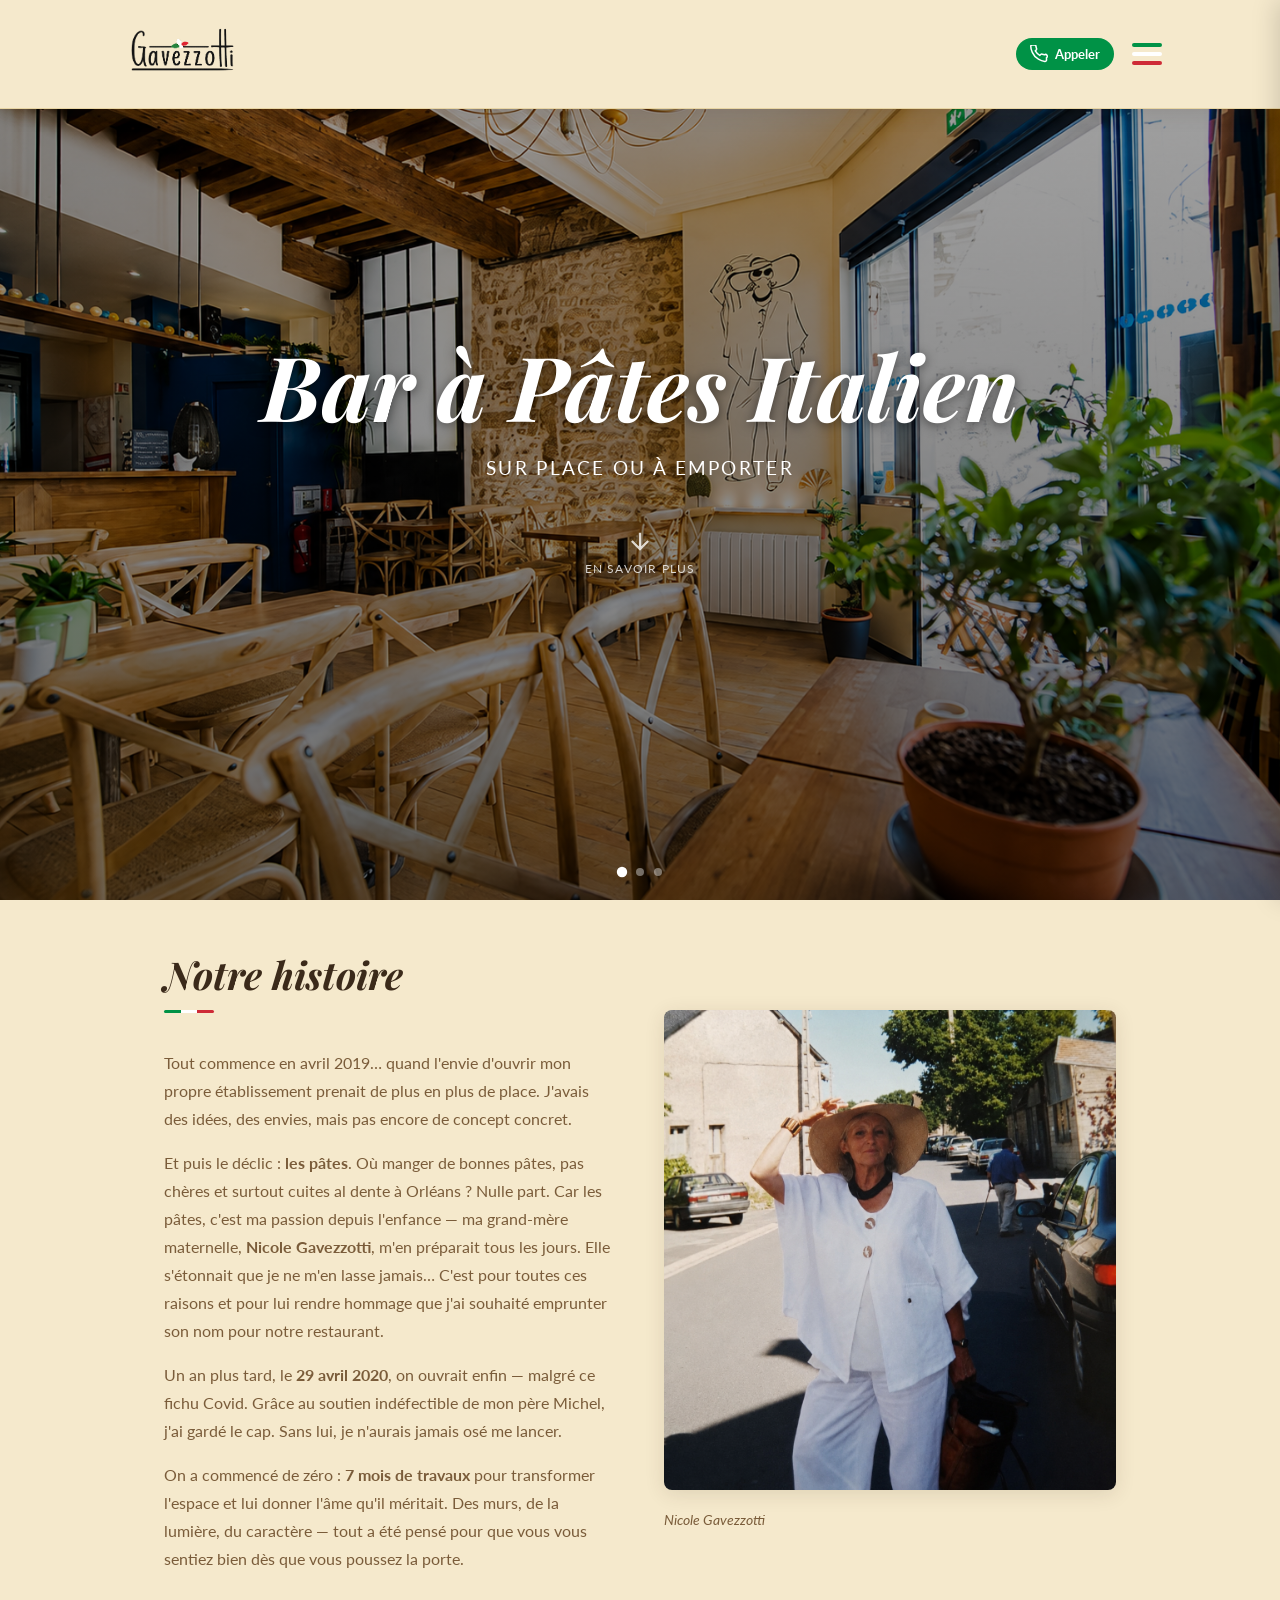
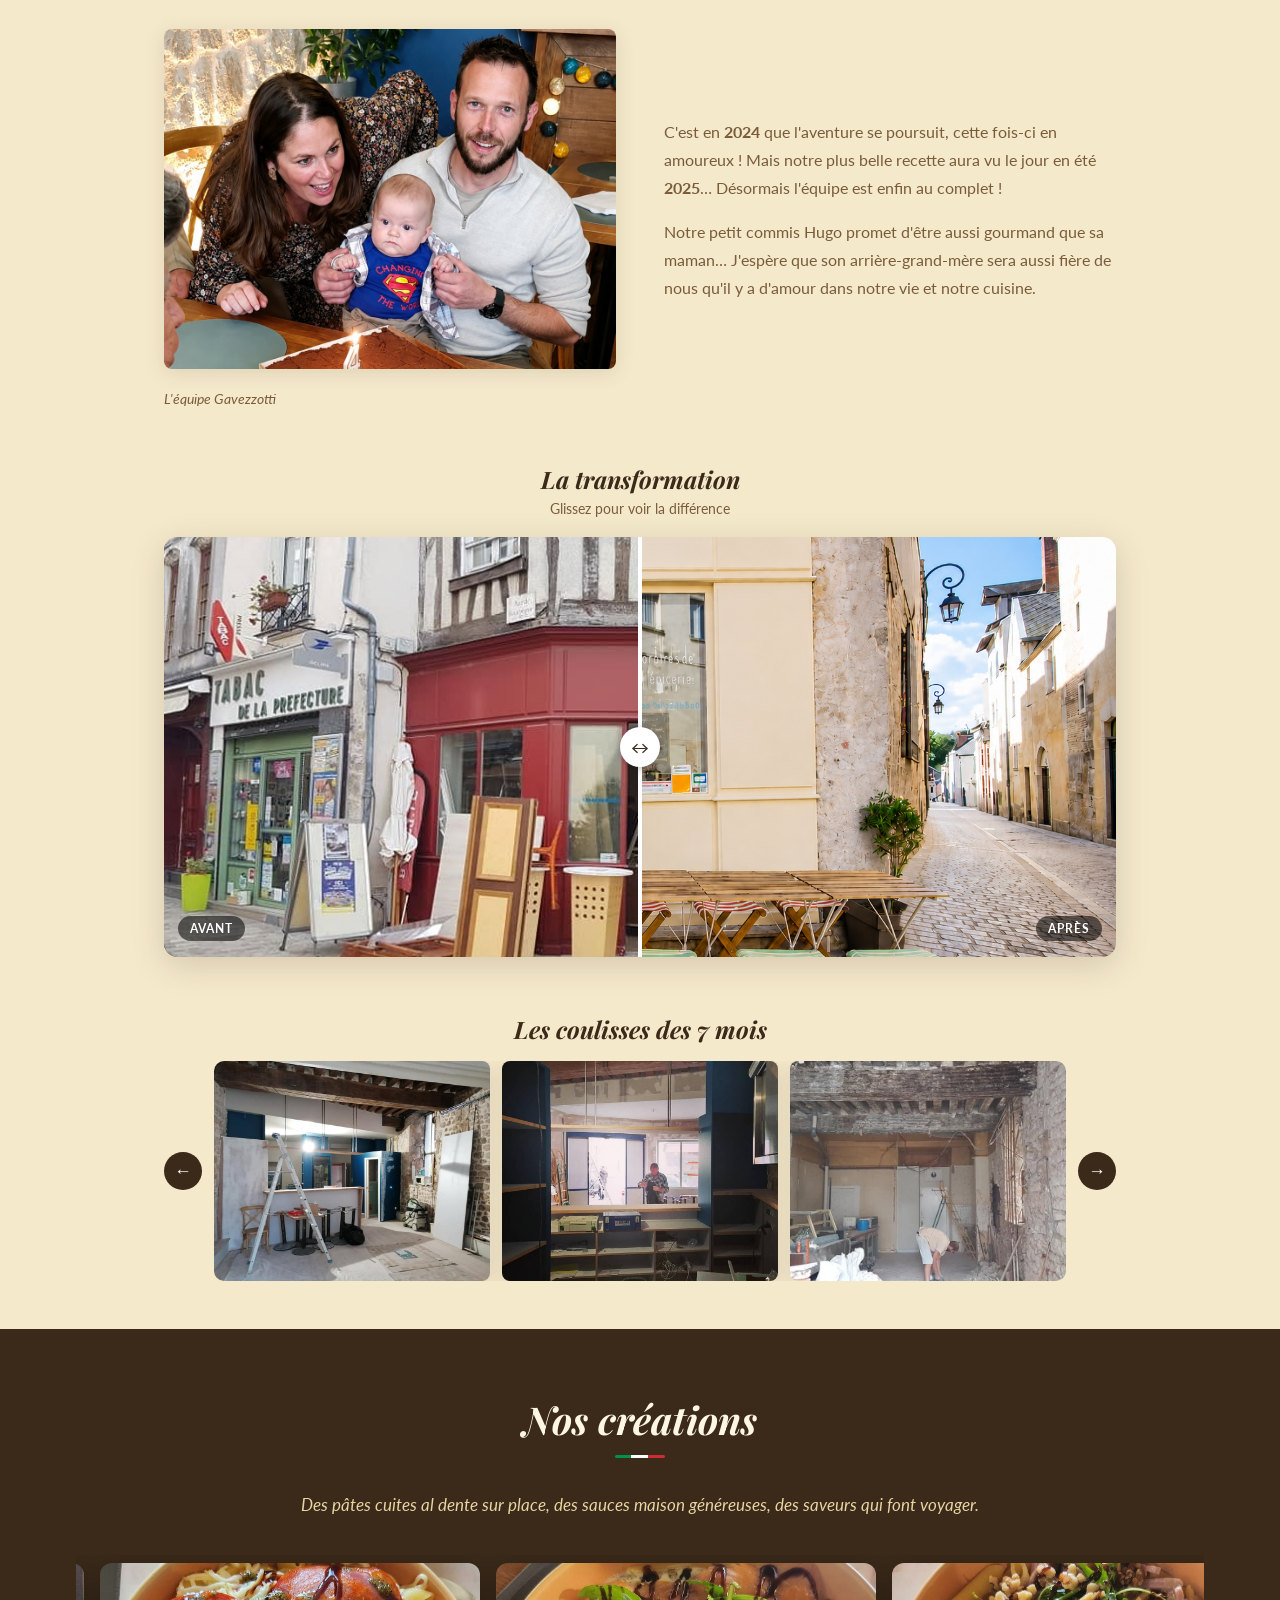
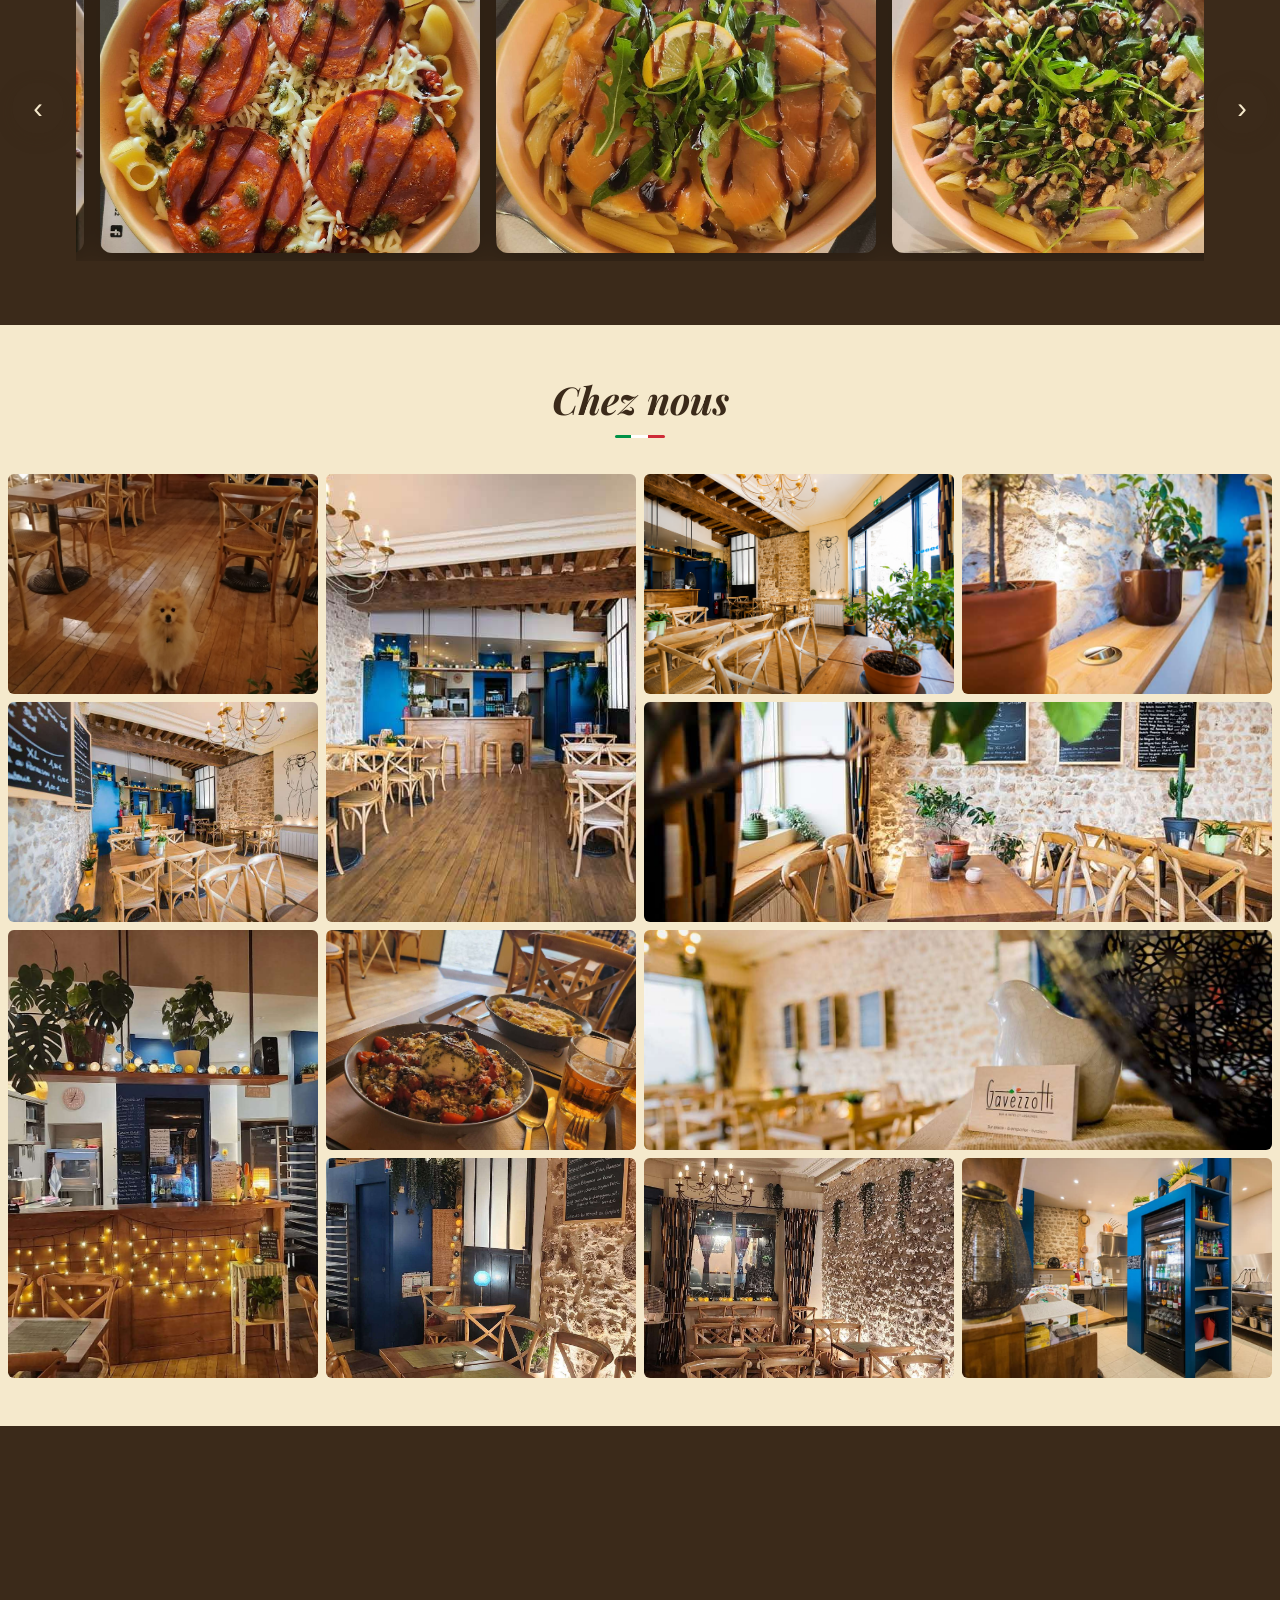
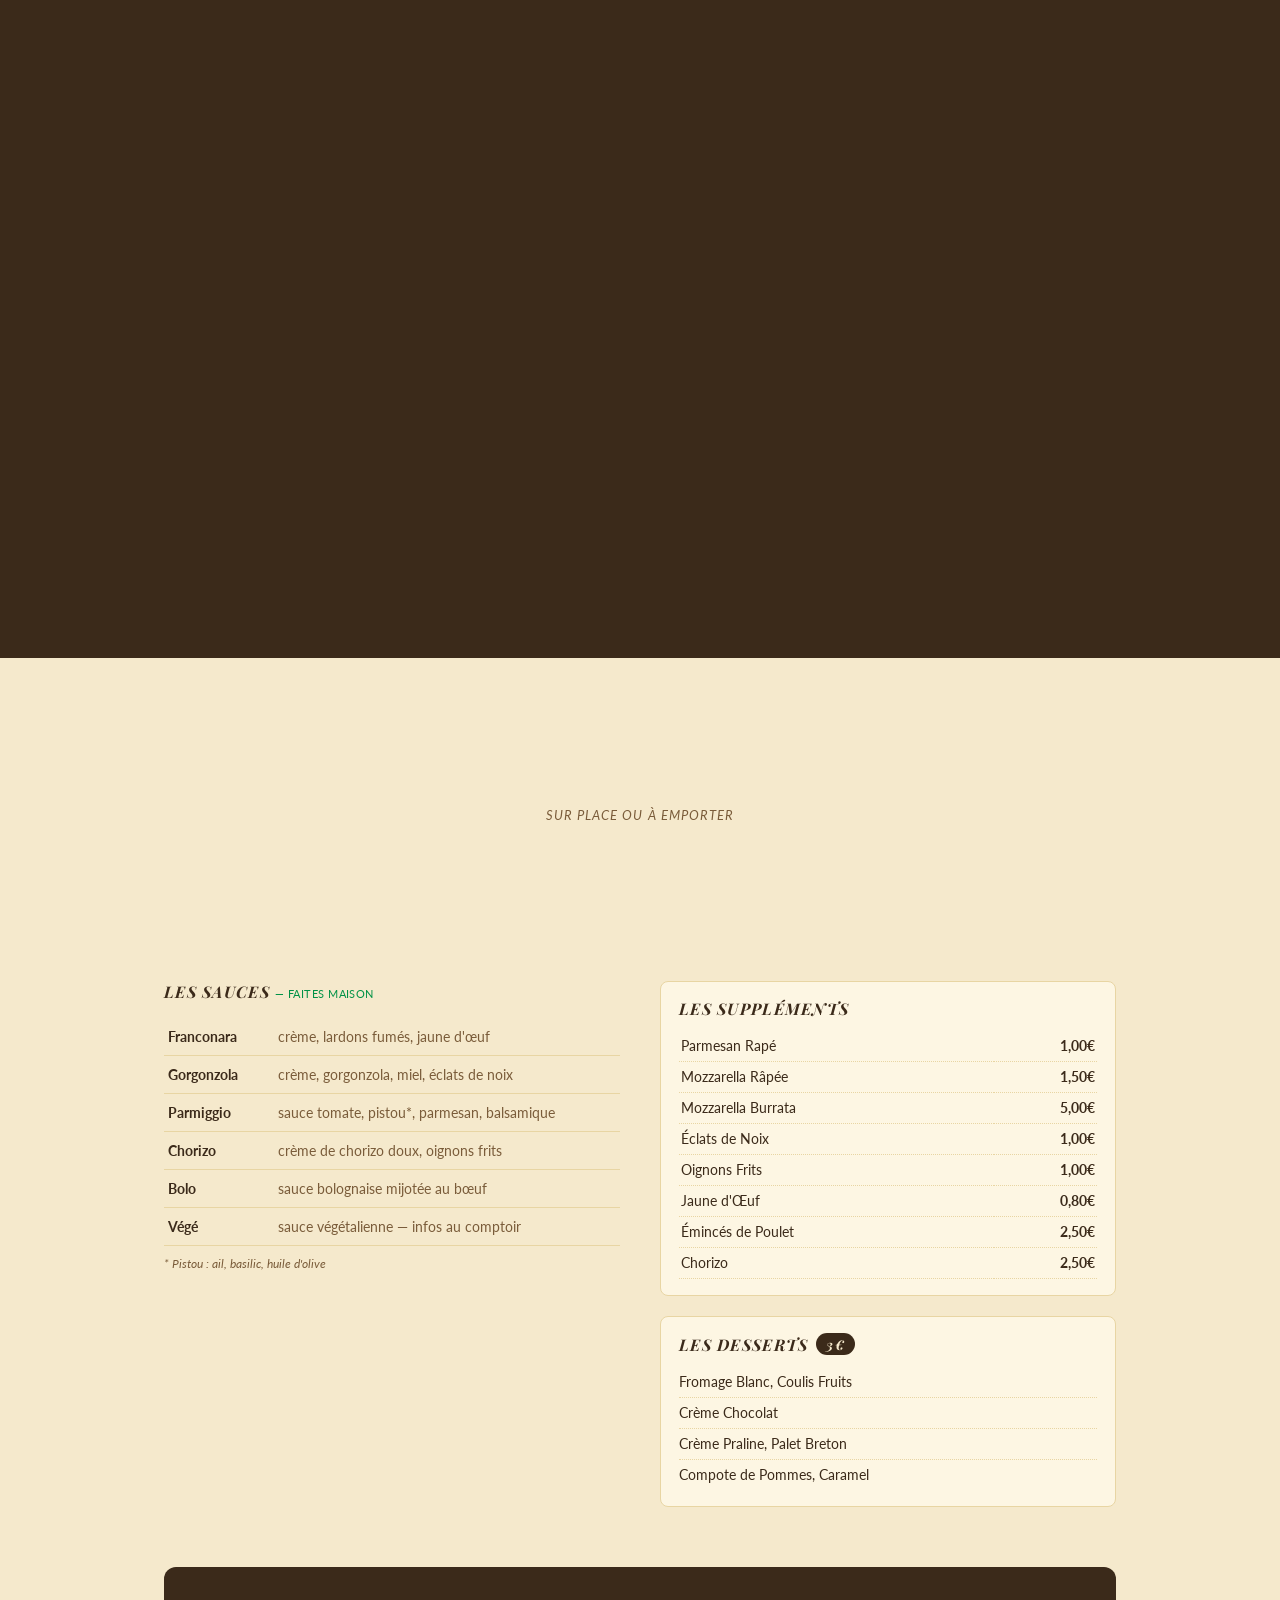
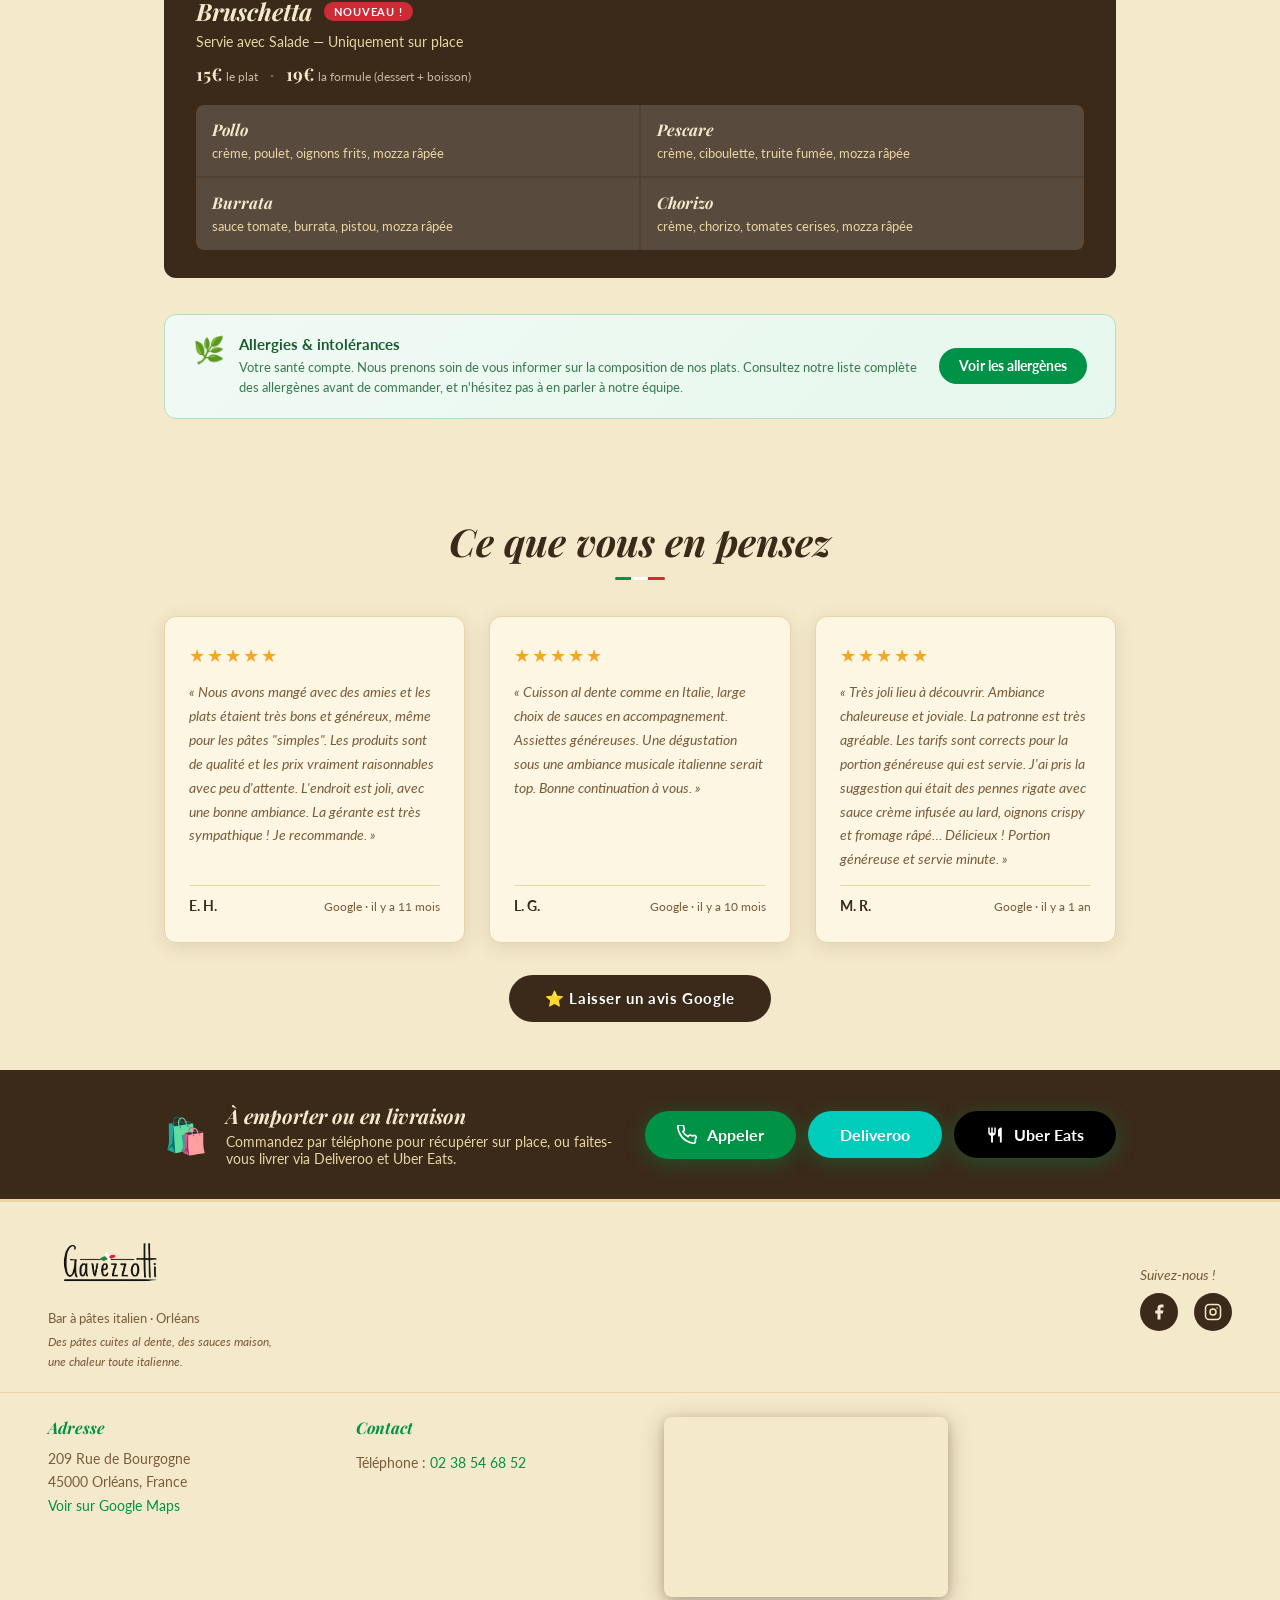
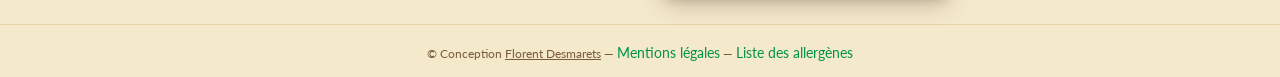
==== commit bace79c2: "Cache-busting sur main.js (v3) : force le rechargement du JS sur mobile" ====
--- a/index.html
+++ b/index.html
@@ -29,7 +29,7 @@
   <link rel="preconnect" href="https://fonts.googleapis.com" />
   <link rel="preconnect" href="https://fonts.gstatic.com" crossorigin />
   <link href="https://fonts.googleapis.com/css2?family=Playfair+Display:ital,wght@0,400;0,700;1,400&family=Lato:wght@300;400;700&display=swap" rel="stylesheet" />
-  <link rel="stylesheet" href="css/style.css?v=2" />
+  <link rel="stylesheet" href="css/style.css?v=3" />
 
   <!-- Schema.org Restaurant (référencement Google) -->
   <script type="application/ld+json">
@@ -574,6 +574,6 @@
     </footer>
   </main>
 
-  <script src="js/main.js"></script>
+  <script src="js/main.js?v=3"></script>
 </body>
 </html>
--- a/css/style.css
+++ b/css/style.css
@@ -1225,7 +1225,7 @@
   .qsn-photo { order: -1; }
   .qsn-photo img { height: 320px; }
   .aa-slider { height: 260px; }
-  .travaux-carousel-track img { flex: 0 0 calc(50% - 6px); height: 150px; }
+  .travaux-carousel-track img { height: 150px; }
 
   /* Carousel */
   .carousel-slide { flex: 0 0 260px; height: 200px; }
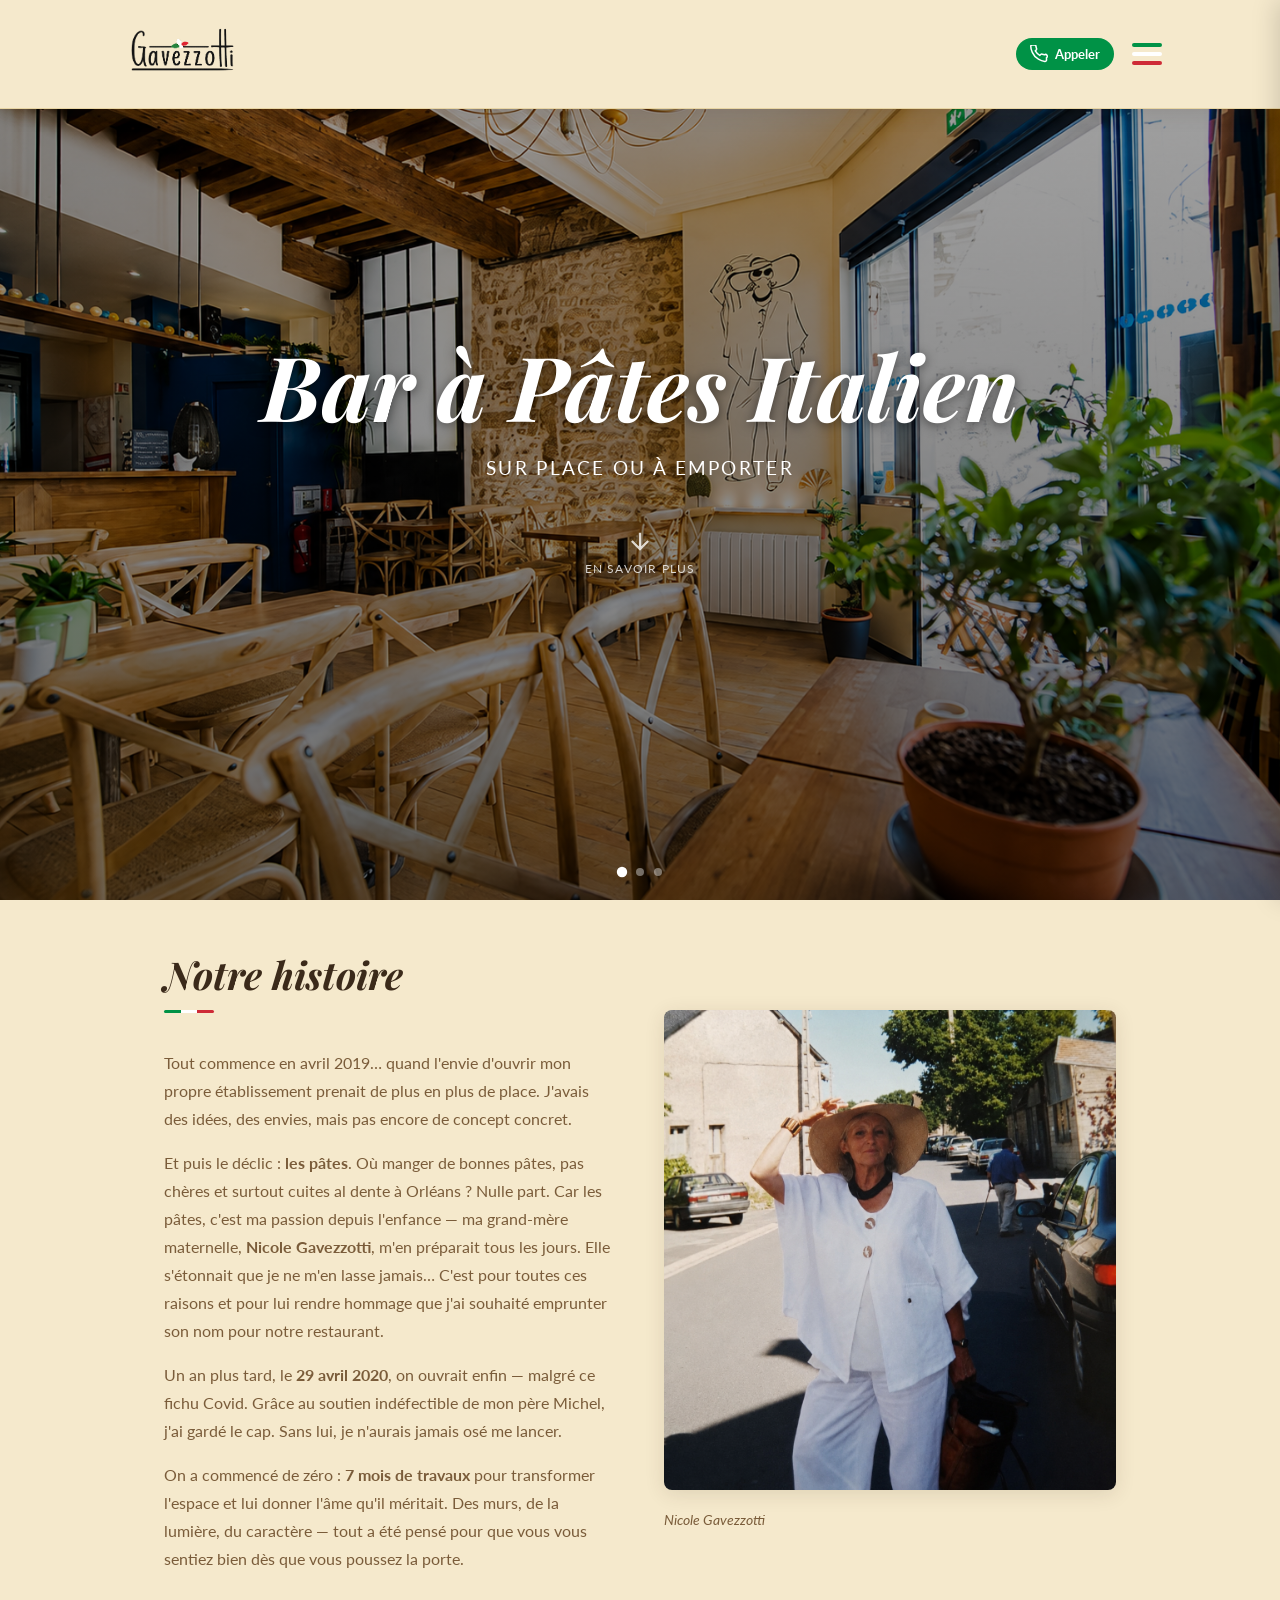
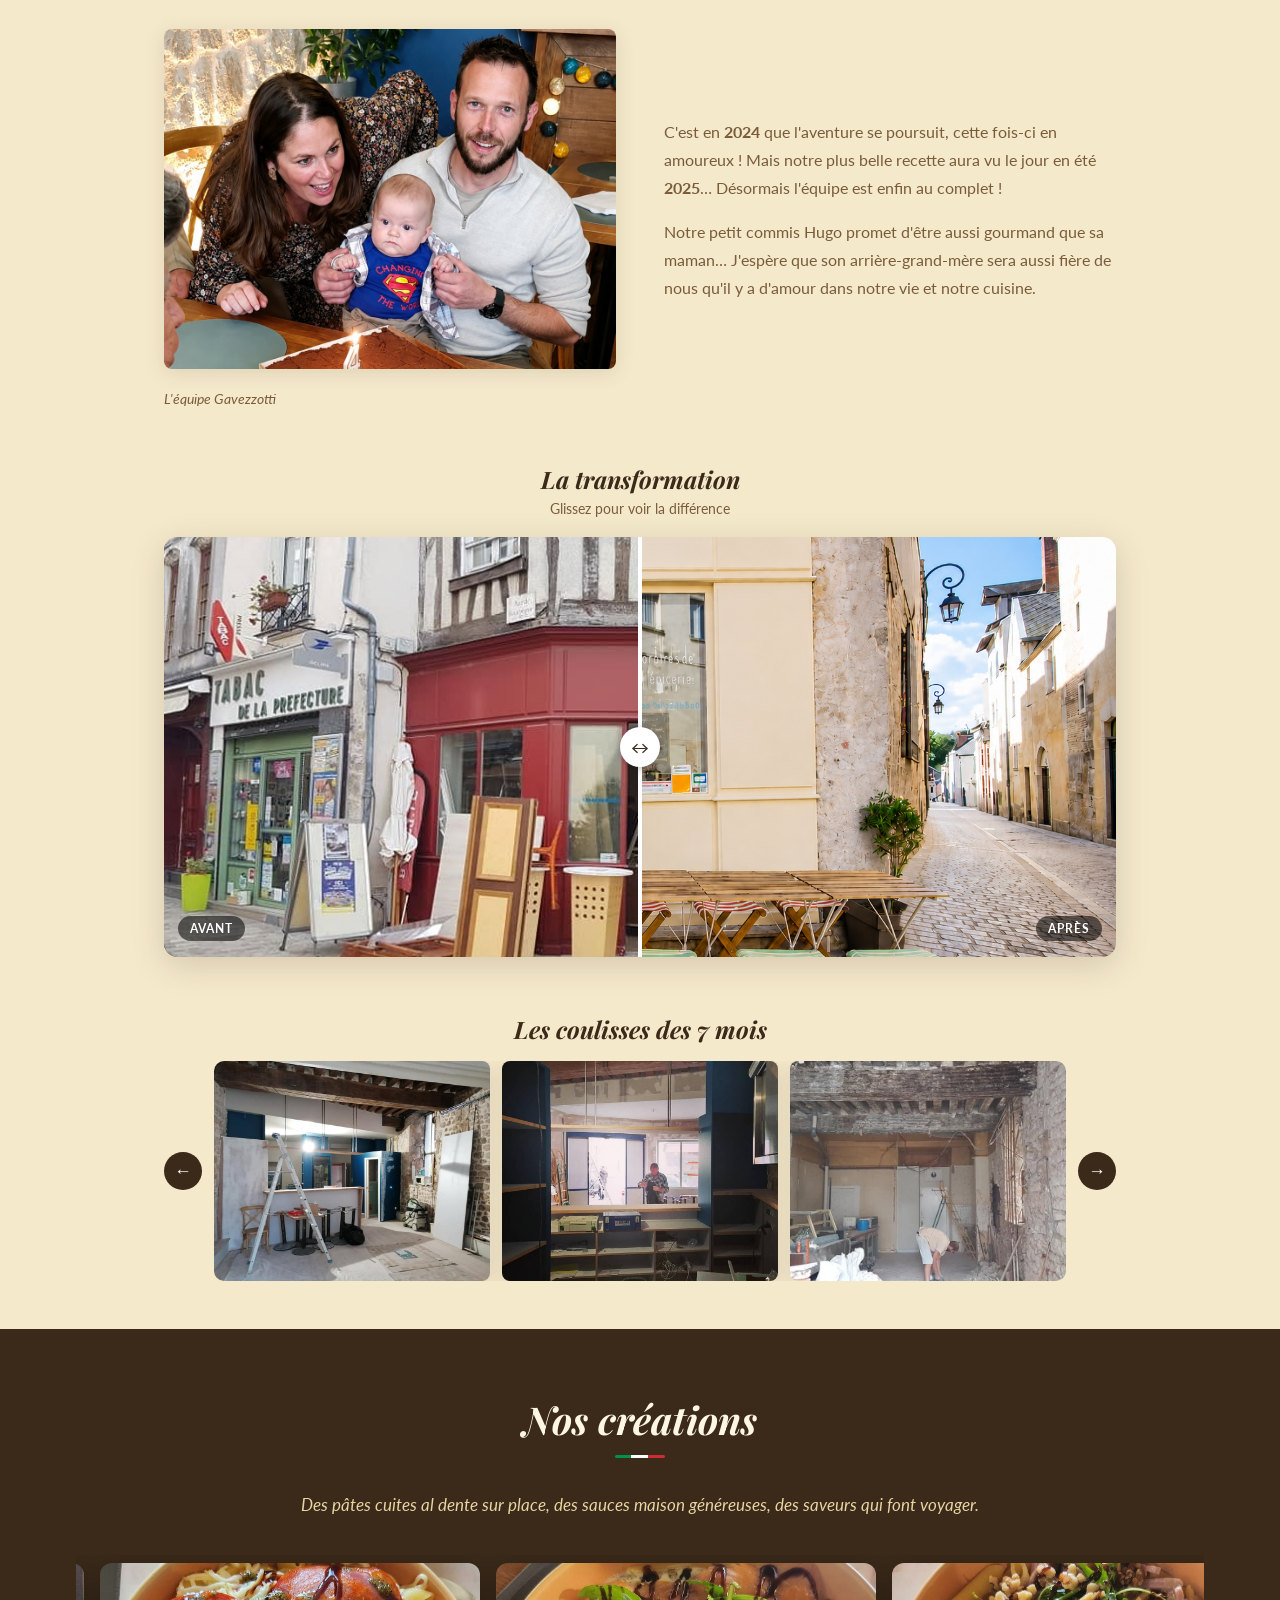
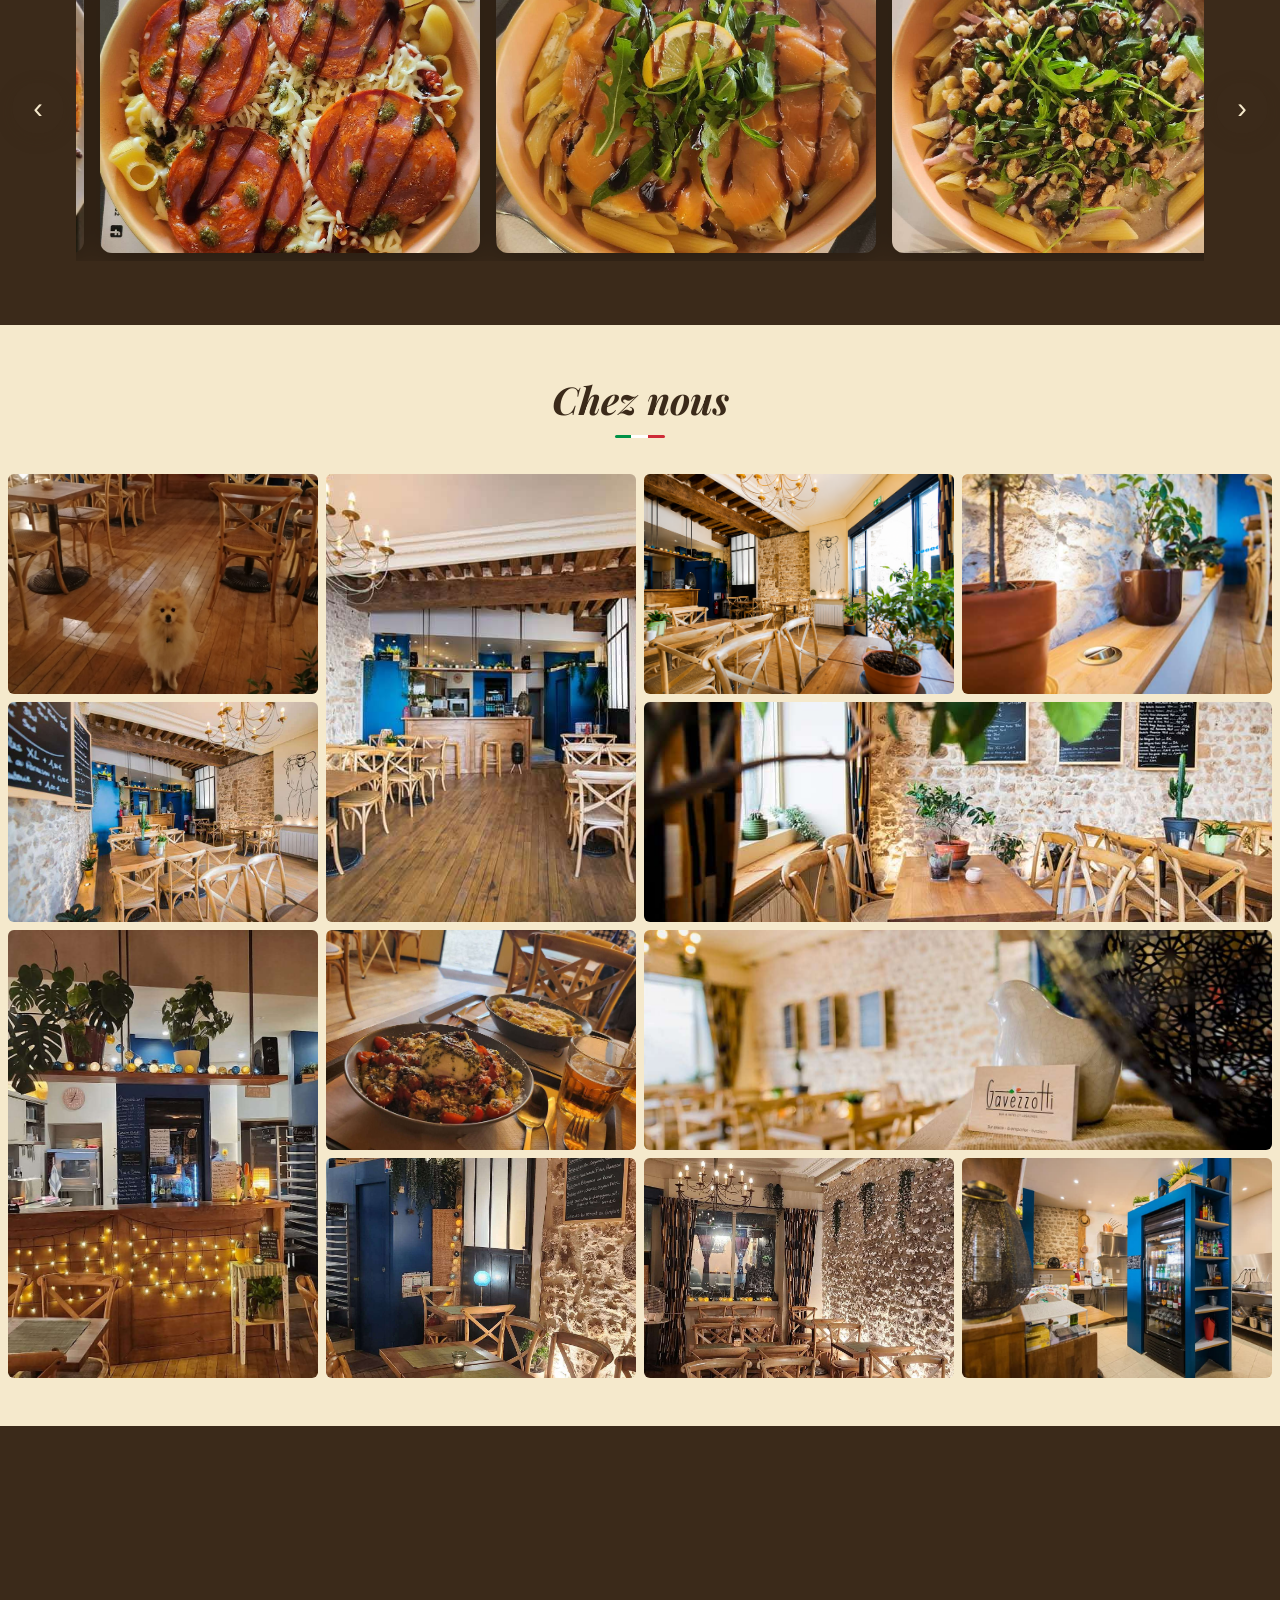
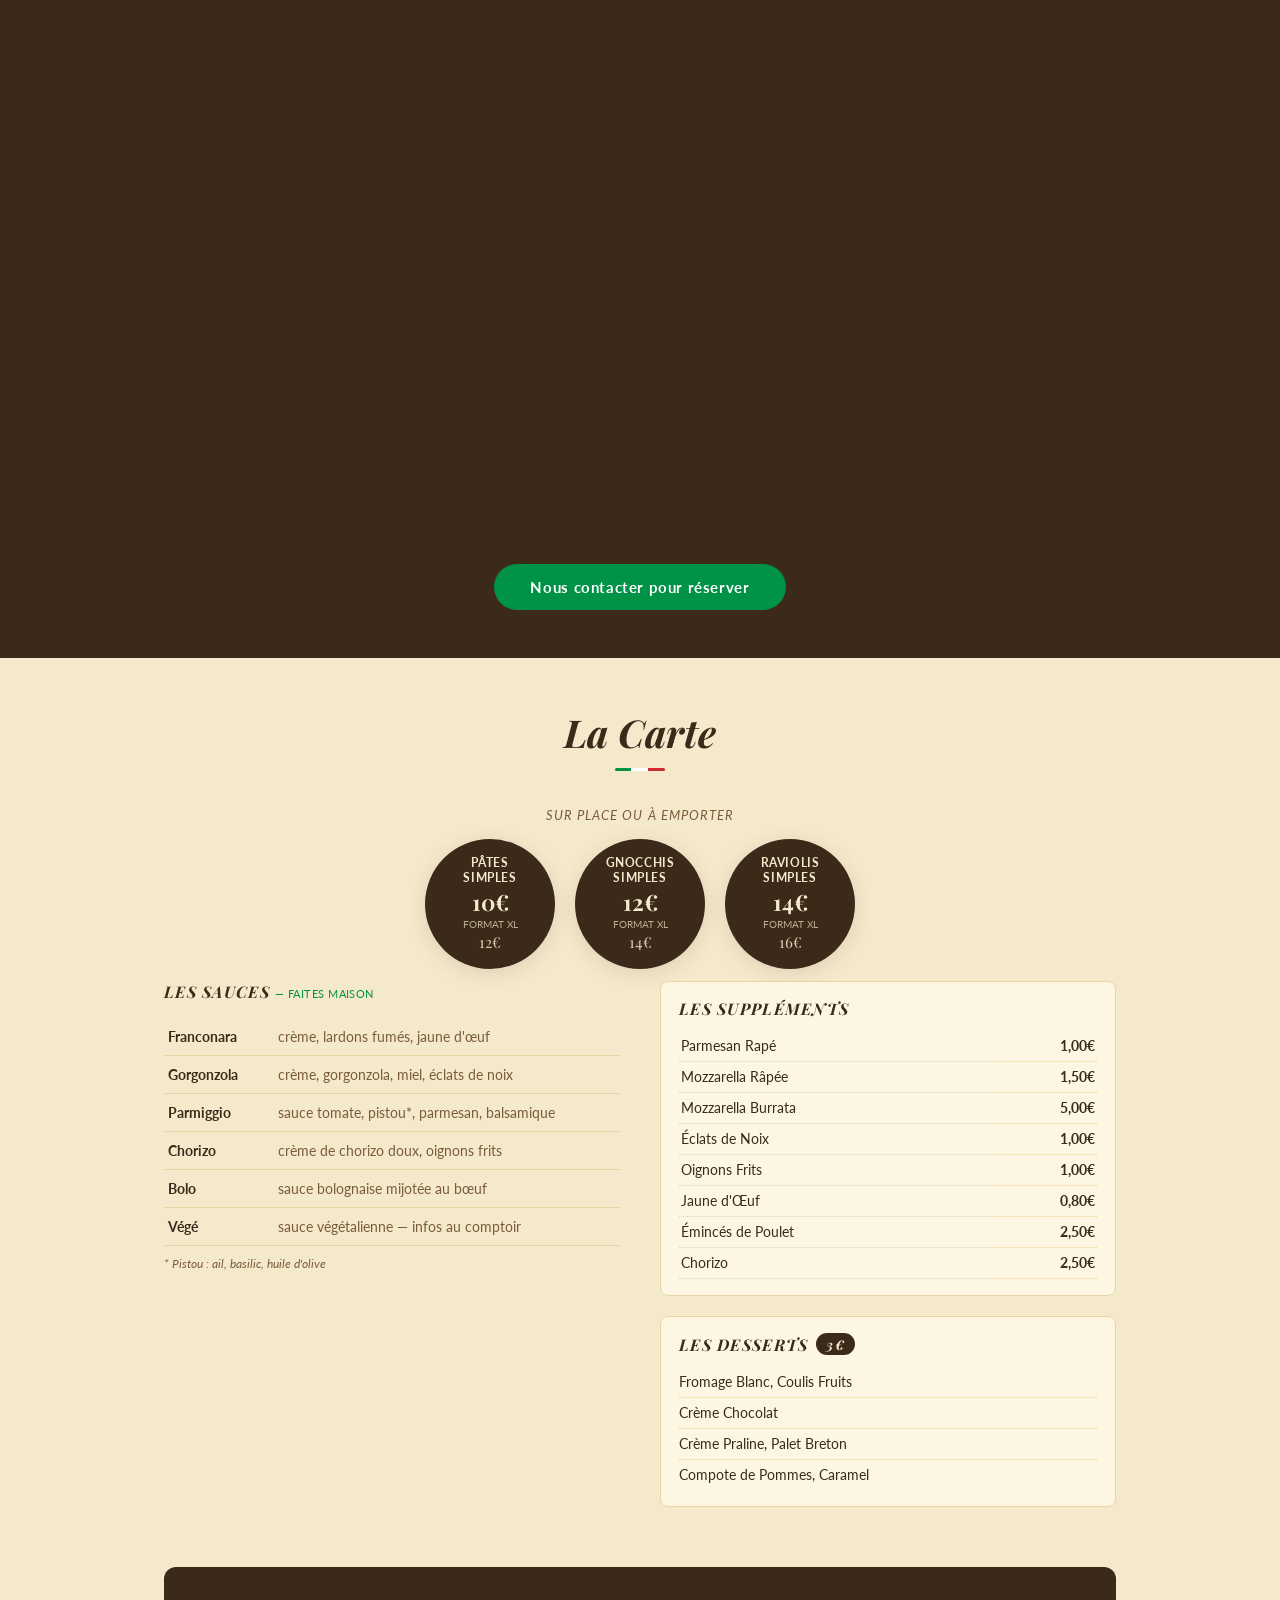
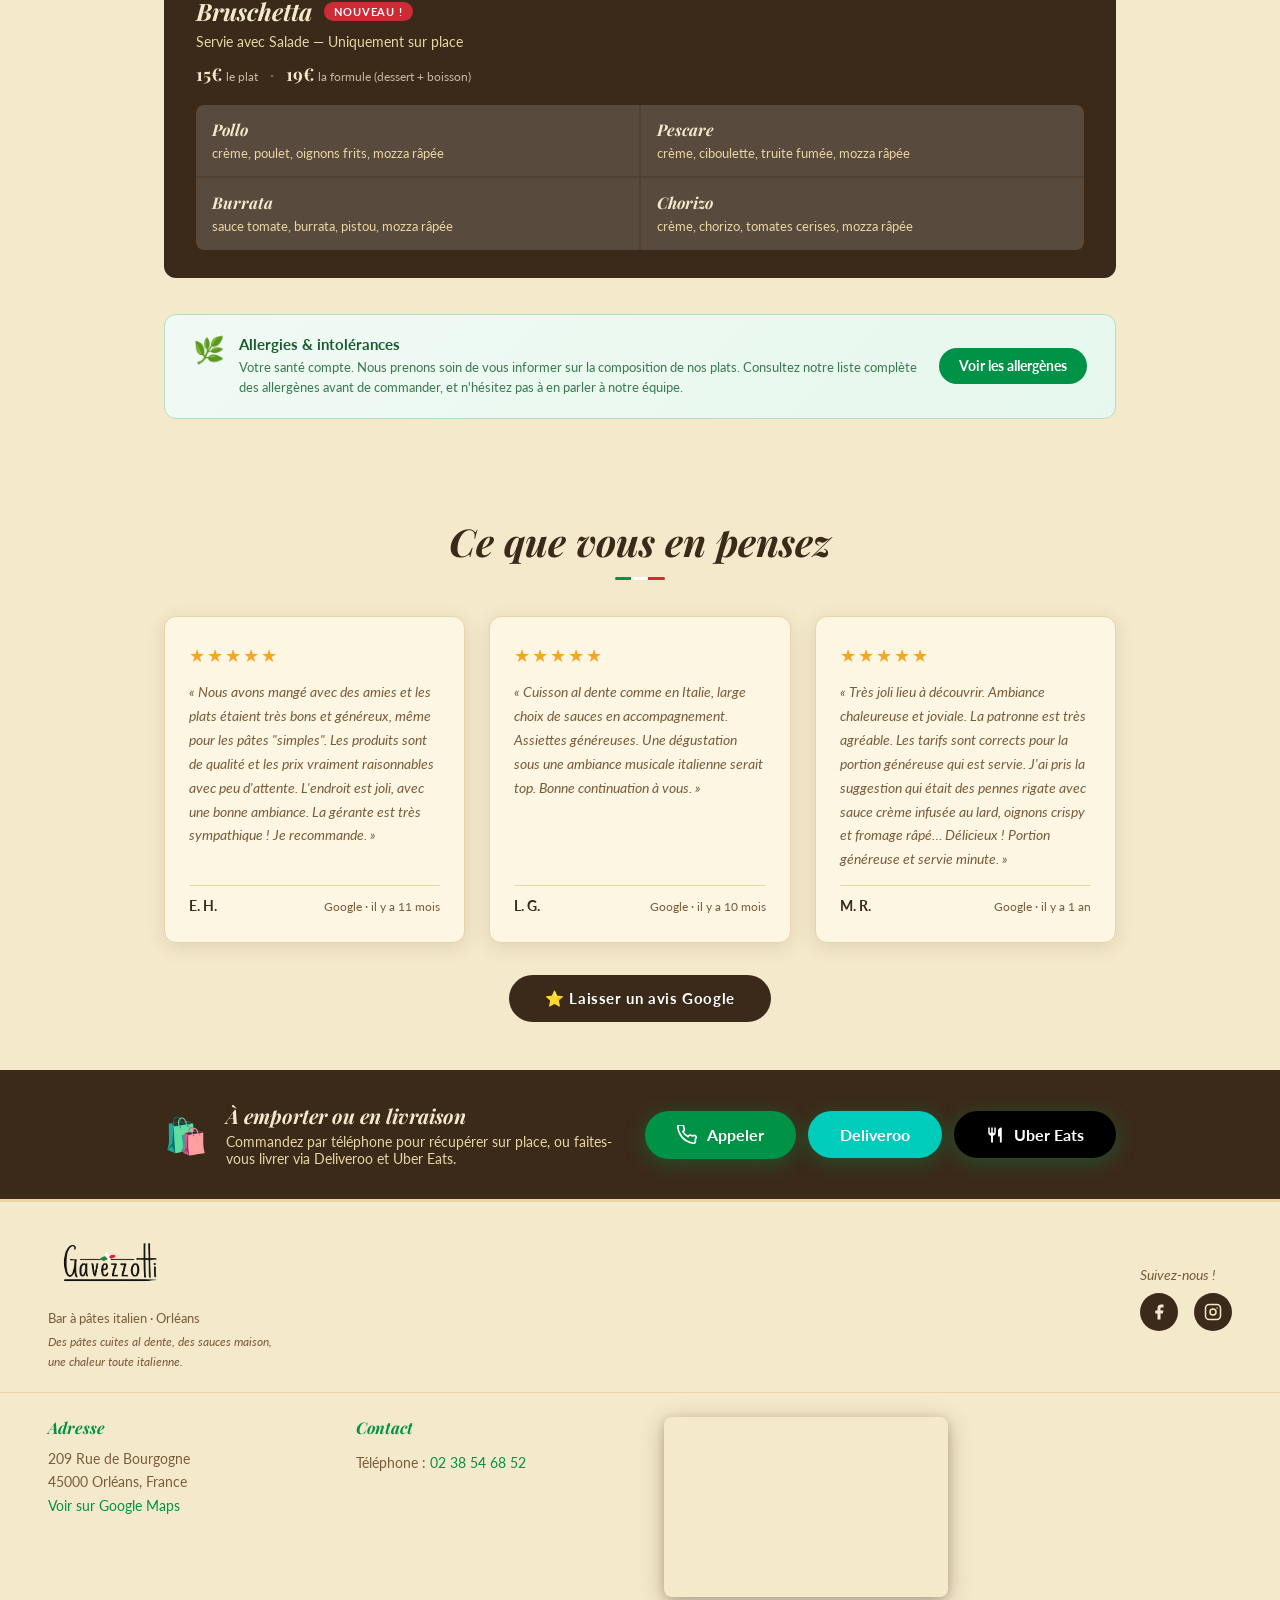
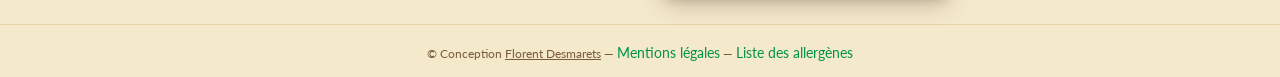
==== commit ea652490: "Carousel coulisses : 1 image à la fois sur mobile" ====
--- a/index.html
+++ b/index.html
@@ -574,6 +574,6 @@
     </footer>
   </main>
 
-  <script src="js/main.js?v=3"></script>
+  <script src="js/main.js?v=4"></script>
 </body>
 </html>
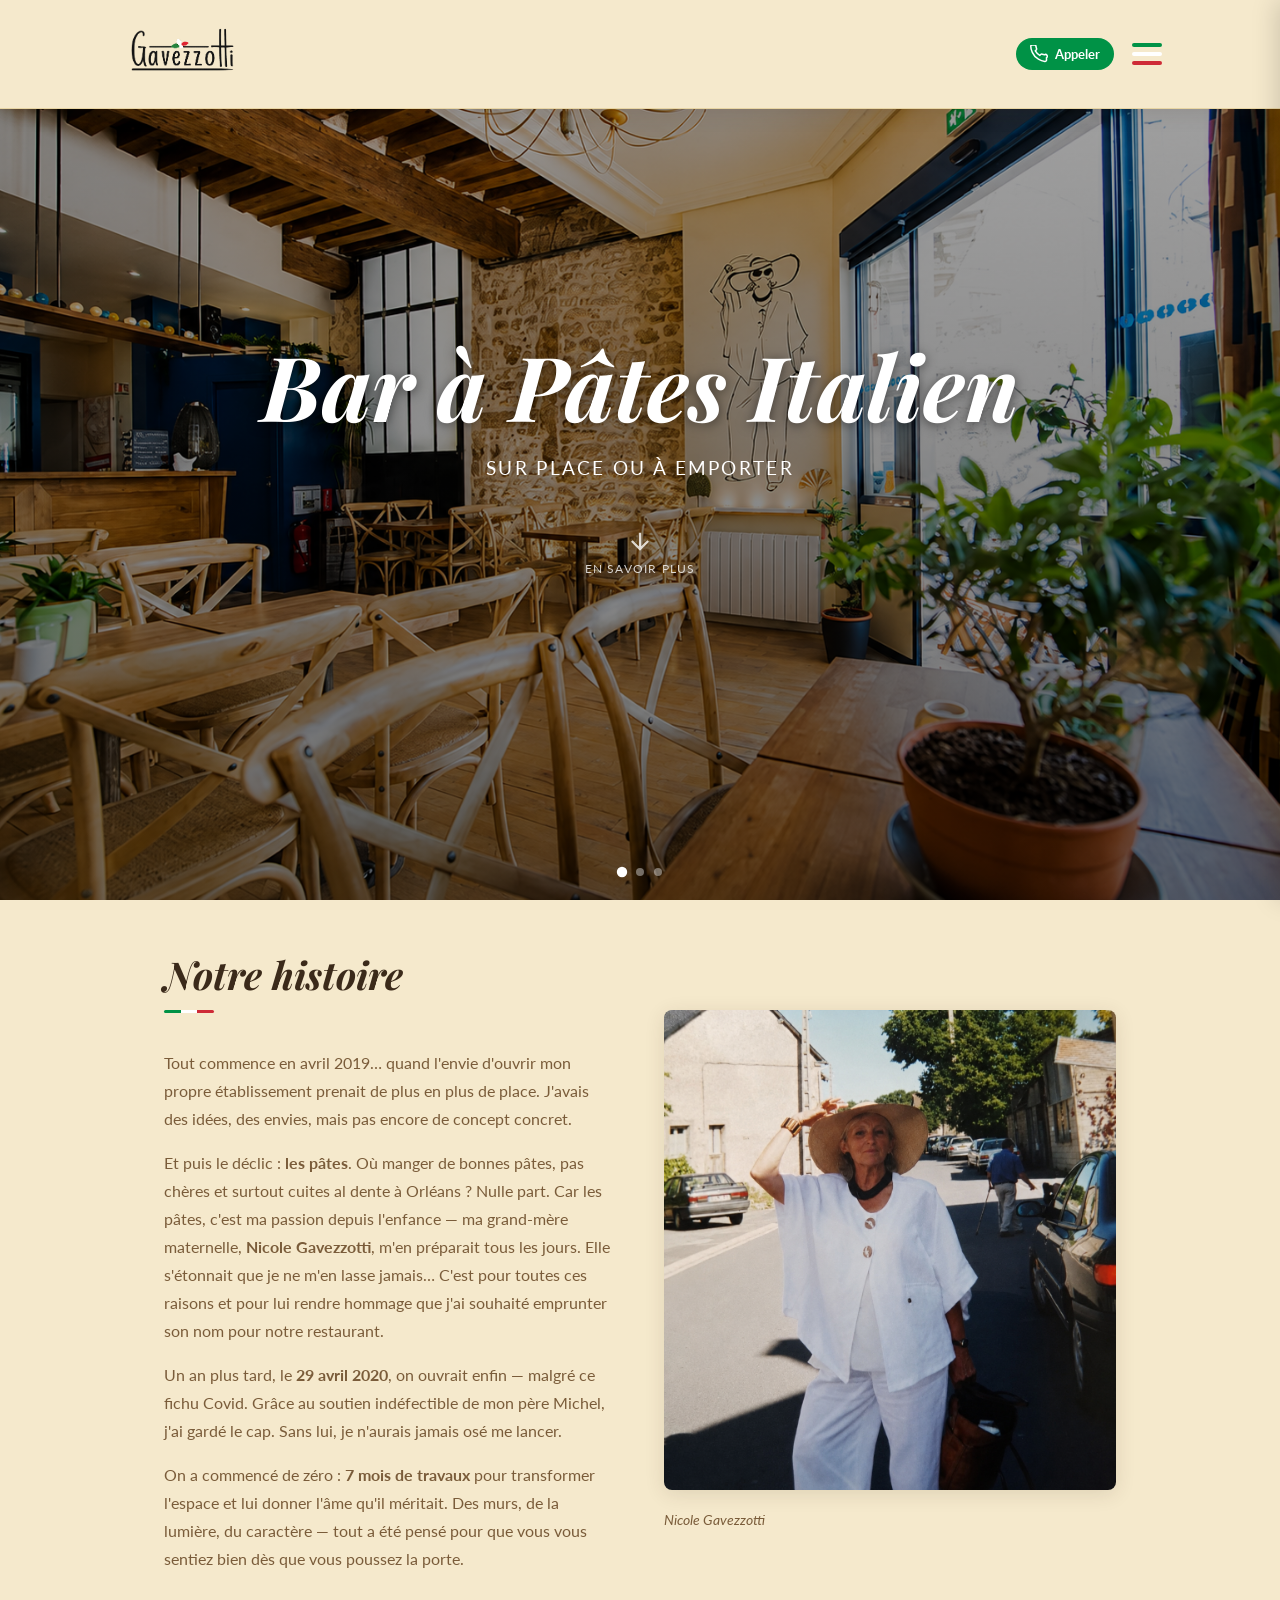
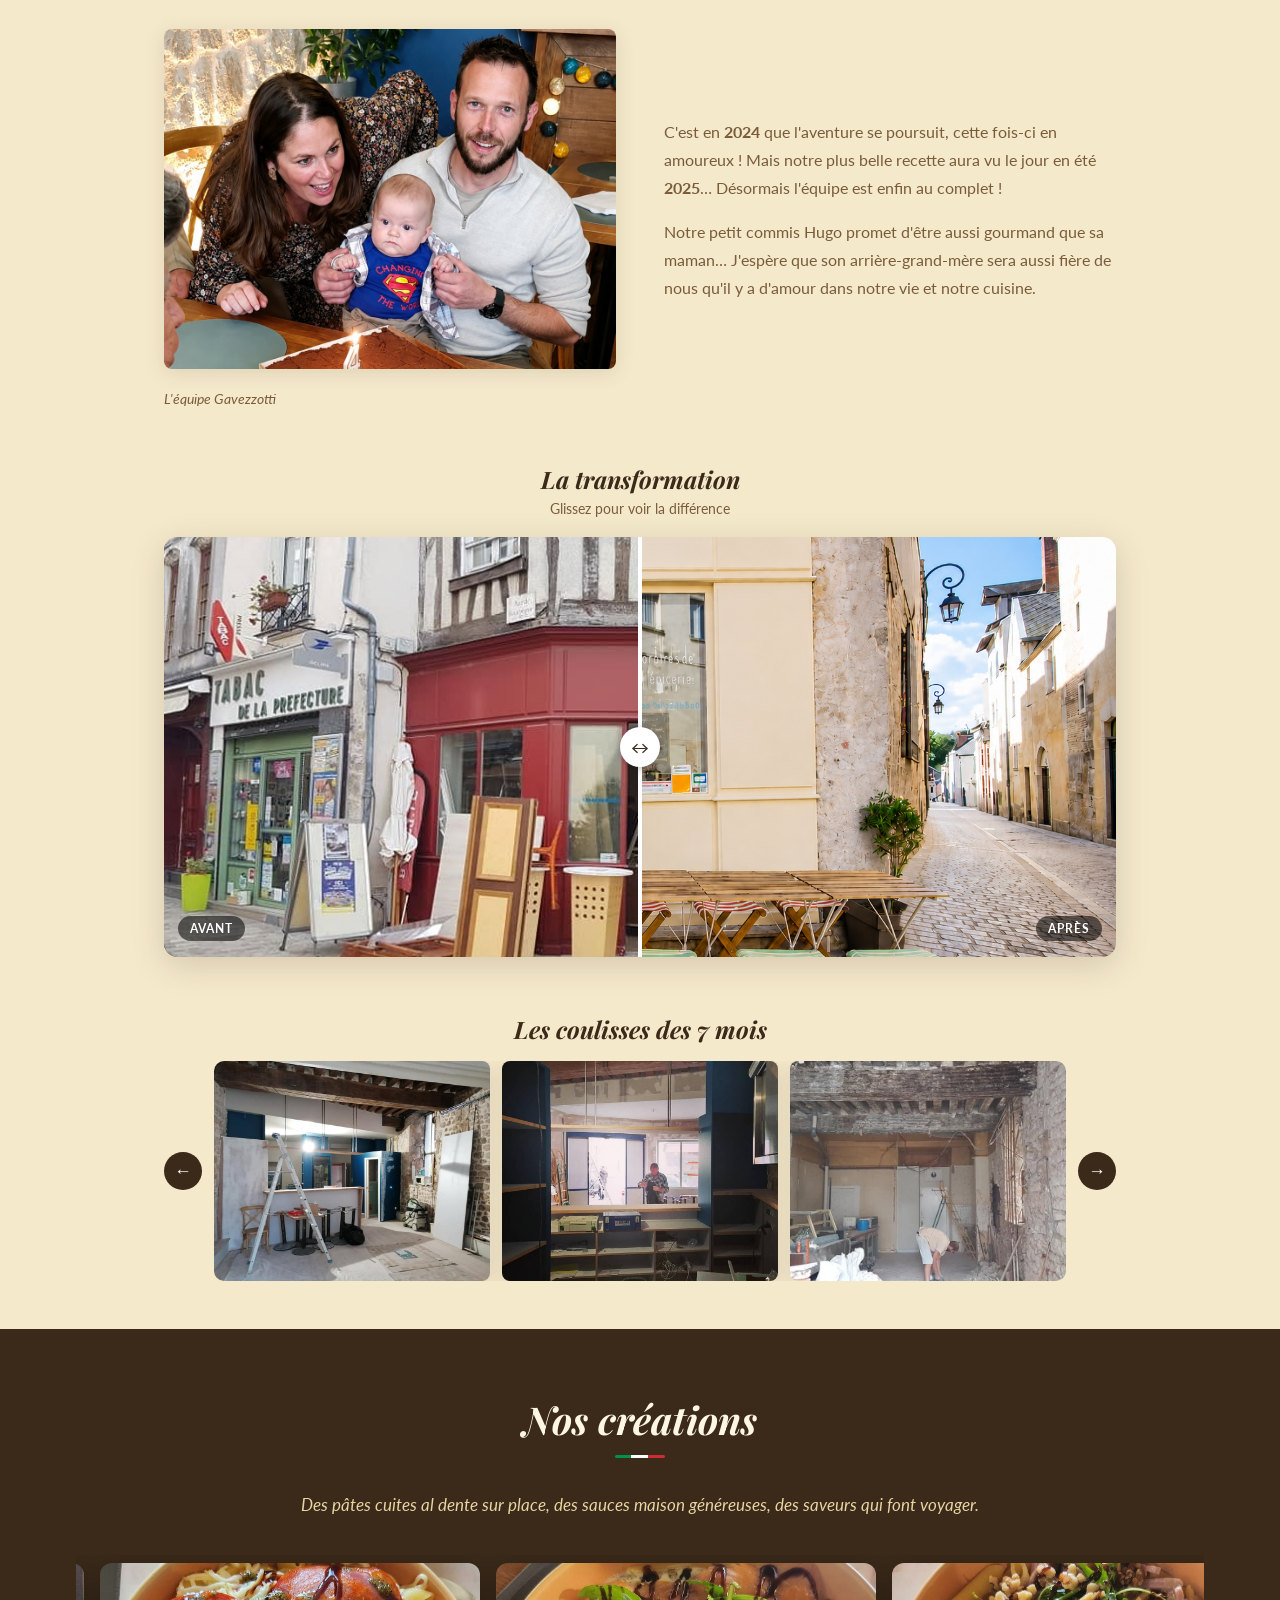
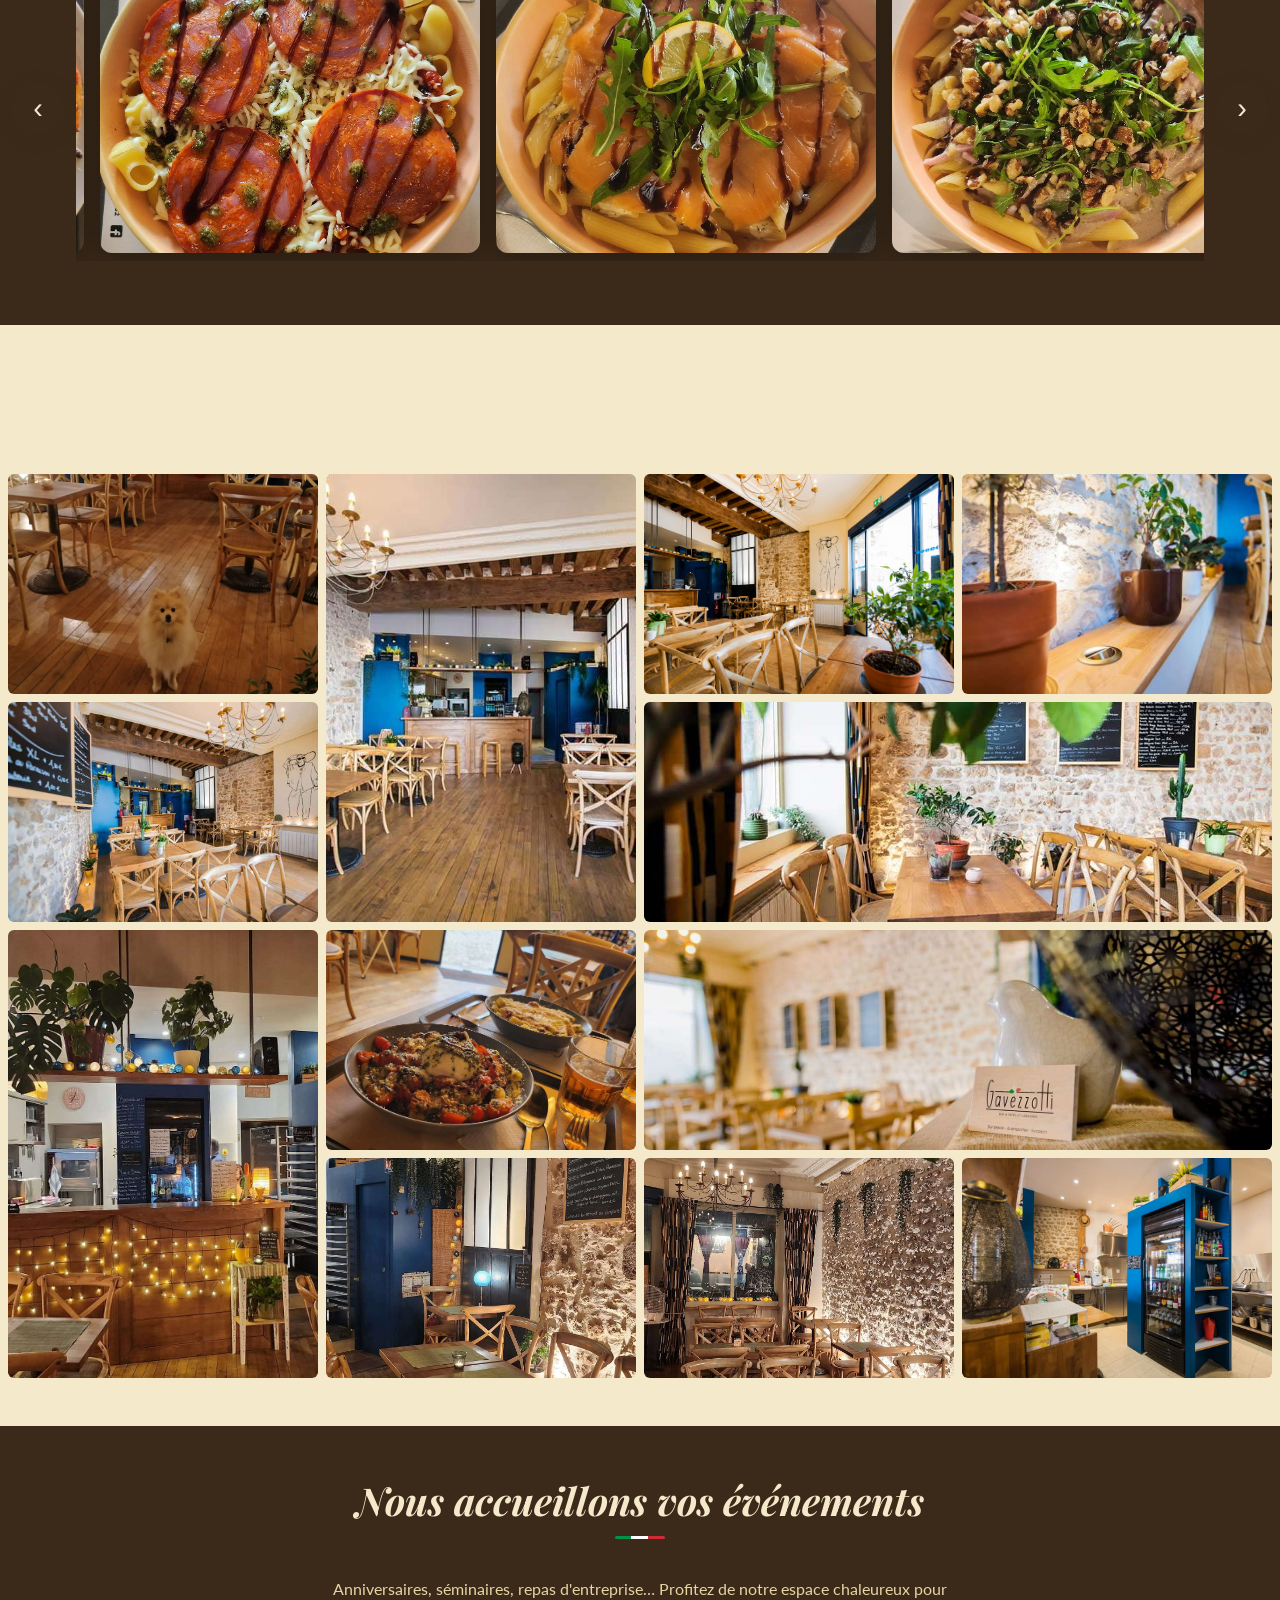
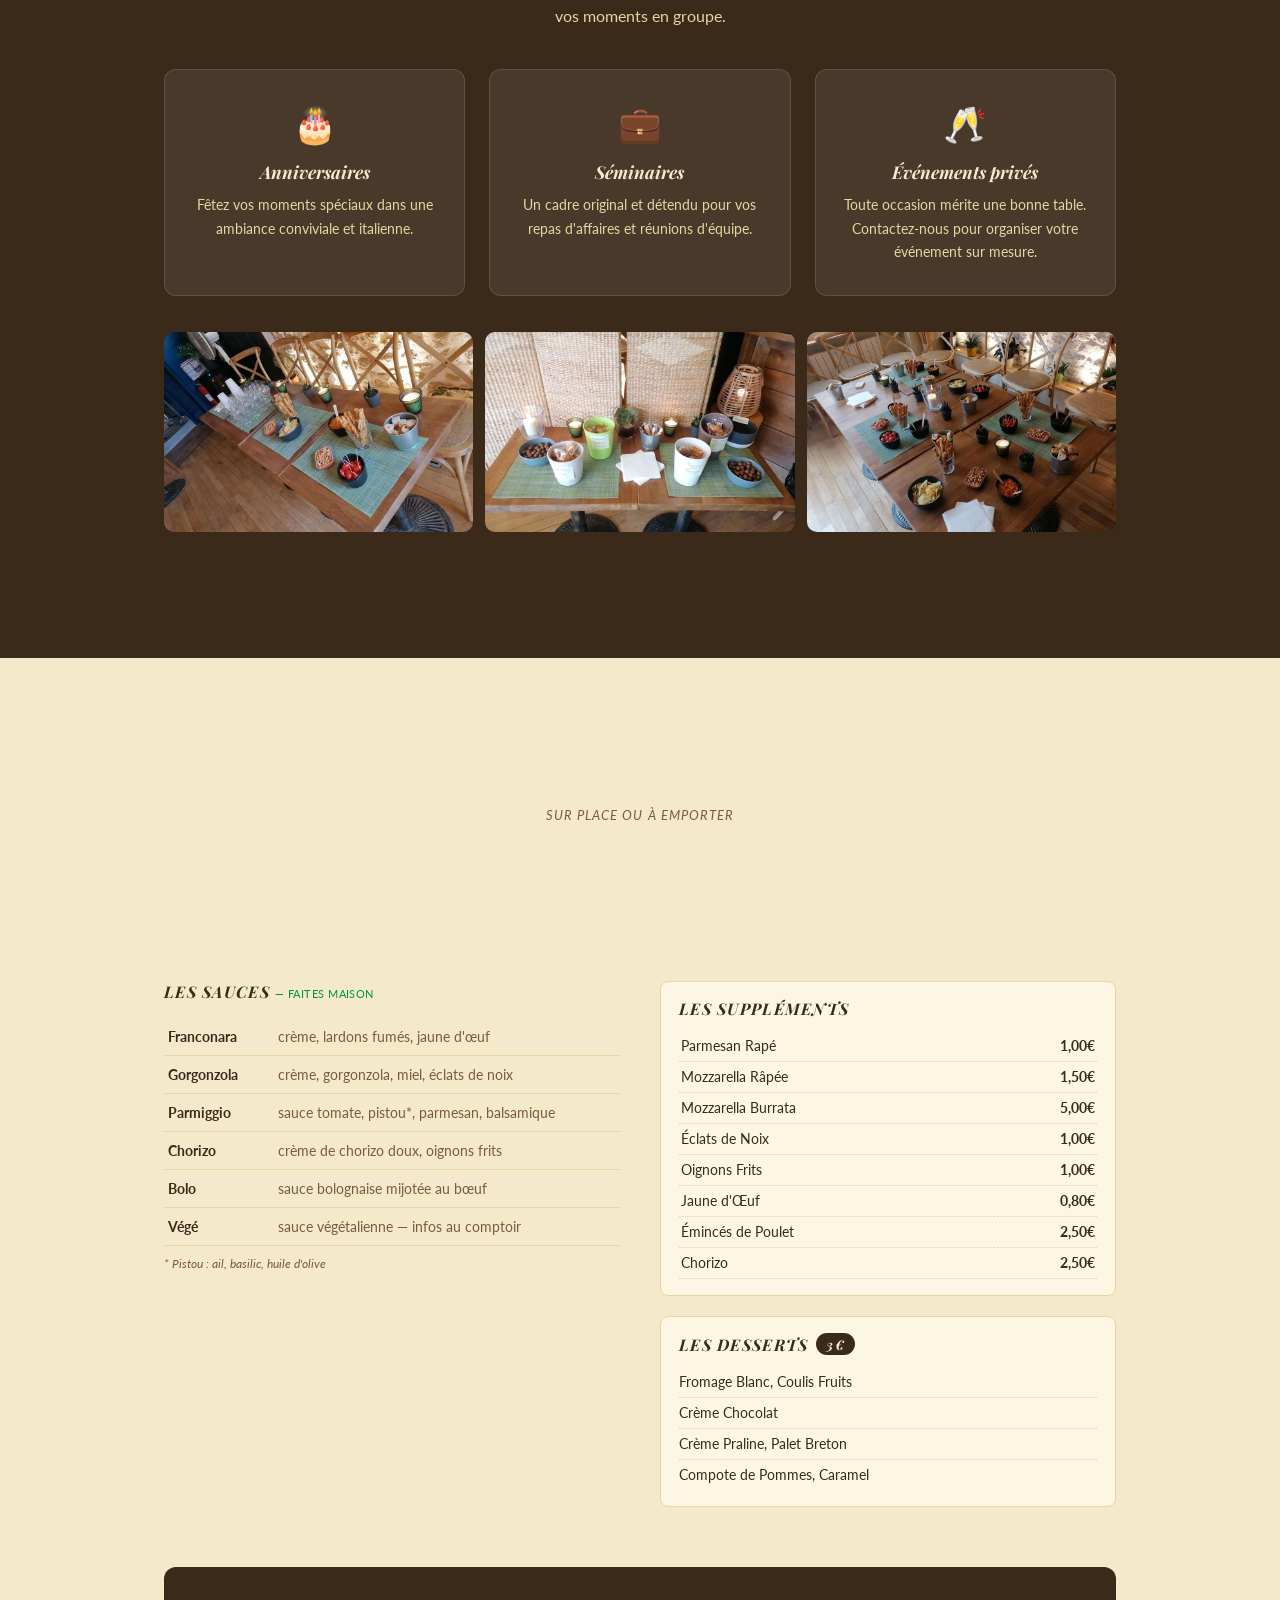
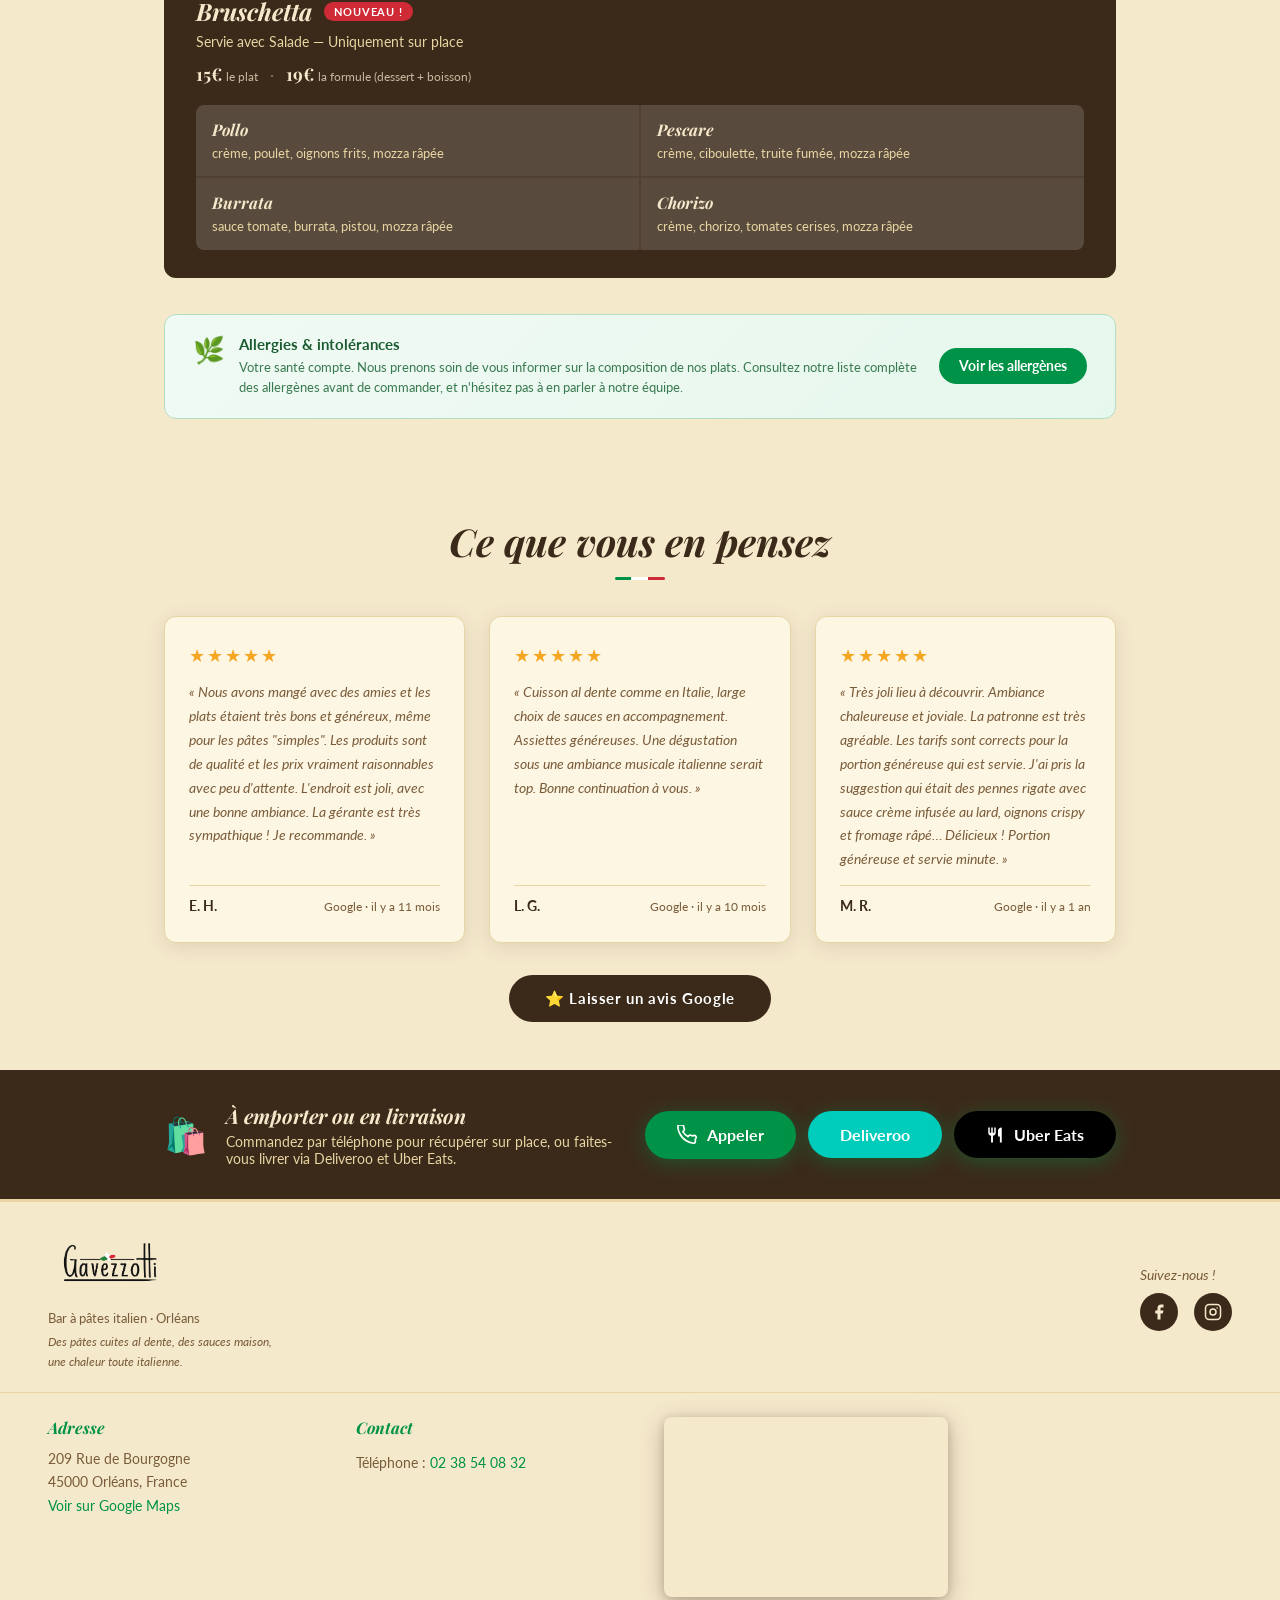
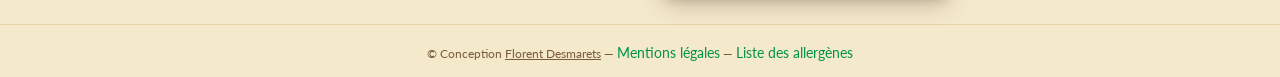
==== commit 622fbf33: "Correction numéro de téléphone : 02 38 54 08 32 partout" ====
--- a/index.html
+++ b/index.html
@@ -39,7 +39,7 @@
     "name": "Gavezzotti",
     "description": "Bar à pâtes italien au cœur d'Orléans. Pâtes cuites al dente, gnocchis, raviolis et bruschetta, sur place ou à emporter.",
     "url": "https://gavezzotti.fr",
-    "telephone": "+33238546852",
+    "telephone": "+33238540832",
     "image": "https://gavezzotti.fr/images/hero1.png",
     "priceRange": "€",
     "servesCuisine": "Italienne",
@@ -109,7 +109,7 @@
       </a>
       <div class="header-right">
         <div class="header-actions">
-<a href="tel:+33238546852" class="header-phone-btn" aria-label="Appeler Gavezzotti">
+<a href="tel:+33238540832" class="header-phone-btn" aria-label="Appeler Gavezzotti">
             <svg viewBox="0 0 24 24" fill="none" stroke="currentColor" stroke-width="2" width="18" height="18"><path d="M22 16.92v3a2 2 0 01-2.18 2 19.79 19.79 0 01-8.63-3.07A19.5 19.5 0 013.07 9.81 19.79 19.79 0 011 1.18 2 2 0 013 0h3a2 2 0 012 1.72c.13 1 .37 1.98.72 2.92a2 2 0 01-.45 2.11L7.09 7.91a16 16 0 006 6l1.16-1.16a2 2 0 012.11-.45c.94.35 1.92.59 2.92.72A2 2 0 0122 16.92z"/></svg>
             <span class="header-phone-num">Appeler</span>
           </a>
@@ -316,7 +316,7 @@
           <div class="event-photo"><img src="images/event3.jpg" alt="Salle événement Gavezzotti" loading="lazy"/></div>
         </div>
         <div class="events-cta reveal delay-4">
-          <a href="tel:+33238546852" class="btn-cta">Nous contacter pour réserver</a>
+          <a href="tel:+33238540832" class="btn-cta">Nous contacter pour réserver</a>
         </div>
       </div>
     </section>
@@ -510,7 +510,7 @@
           </div>
         </div>
         <div class="takeaway-btns">
-          <a href="tel:+33238546852" class="takeaway-cta">
+          <a href="tel:+33238540832" class="takeaway-cta">
             <svg viewBox="0 0 24 24" fill="none" stroke="currentColor" stroke-width="2" width="20" height="20"><path d="M22 16.92v3a2 2 0 01-2.18 2 19.79 19.79 0 01-8.63-3.07A19.5 19.5 0 013.07 9.81 19.79 19.79 0 011 1.18 2 2 0 013 0h3a2 2 0 012 1.72c.13 1 .37 1.98.72 2.92a2 2 0 01-.45 2.11L7.09 7.91a16 16 0 006 6l1.16-1.16a2 2 0 012.11-.45c.94.35 1.92.59 2.92.72A2 2 0 0122 16.92z"/></svg>
             Appeler
           </a>
@@ -553,7 +553,7 @@
         </div>
         <div class="footer-col">
           <h4>Contact</h4>
-          <p>Téléphone : <a href="tel:+33238546852" class="footer-link">02 38 54 68 52</a></p>
+          <p>Téléphone : <a href="tel:+33238540832" class="footer-link">02 38 54 08 32</a></p>
         </div>
         <div class="footer-map">
           <iframe
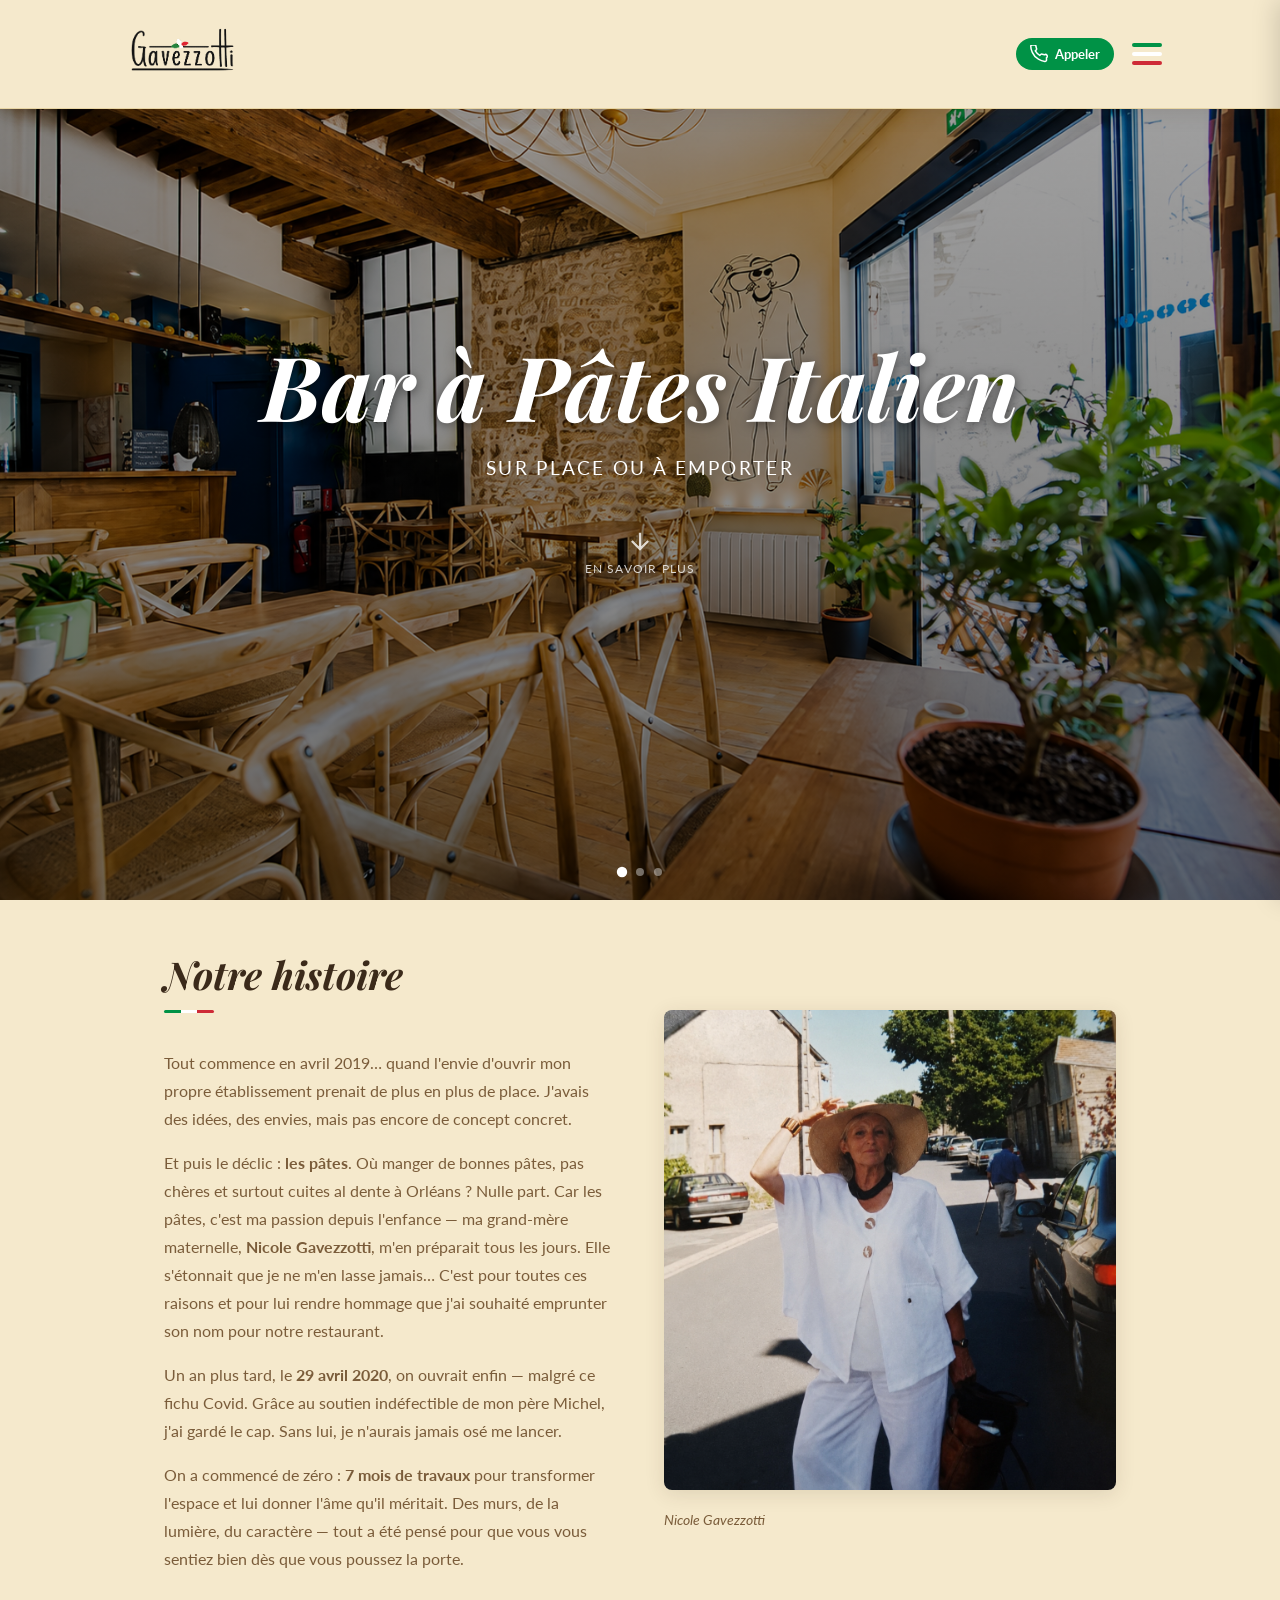
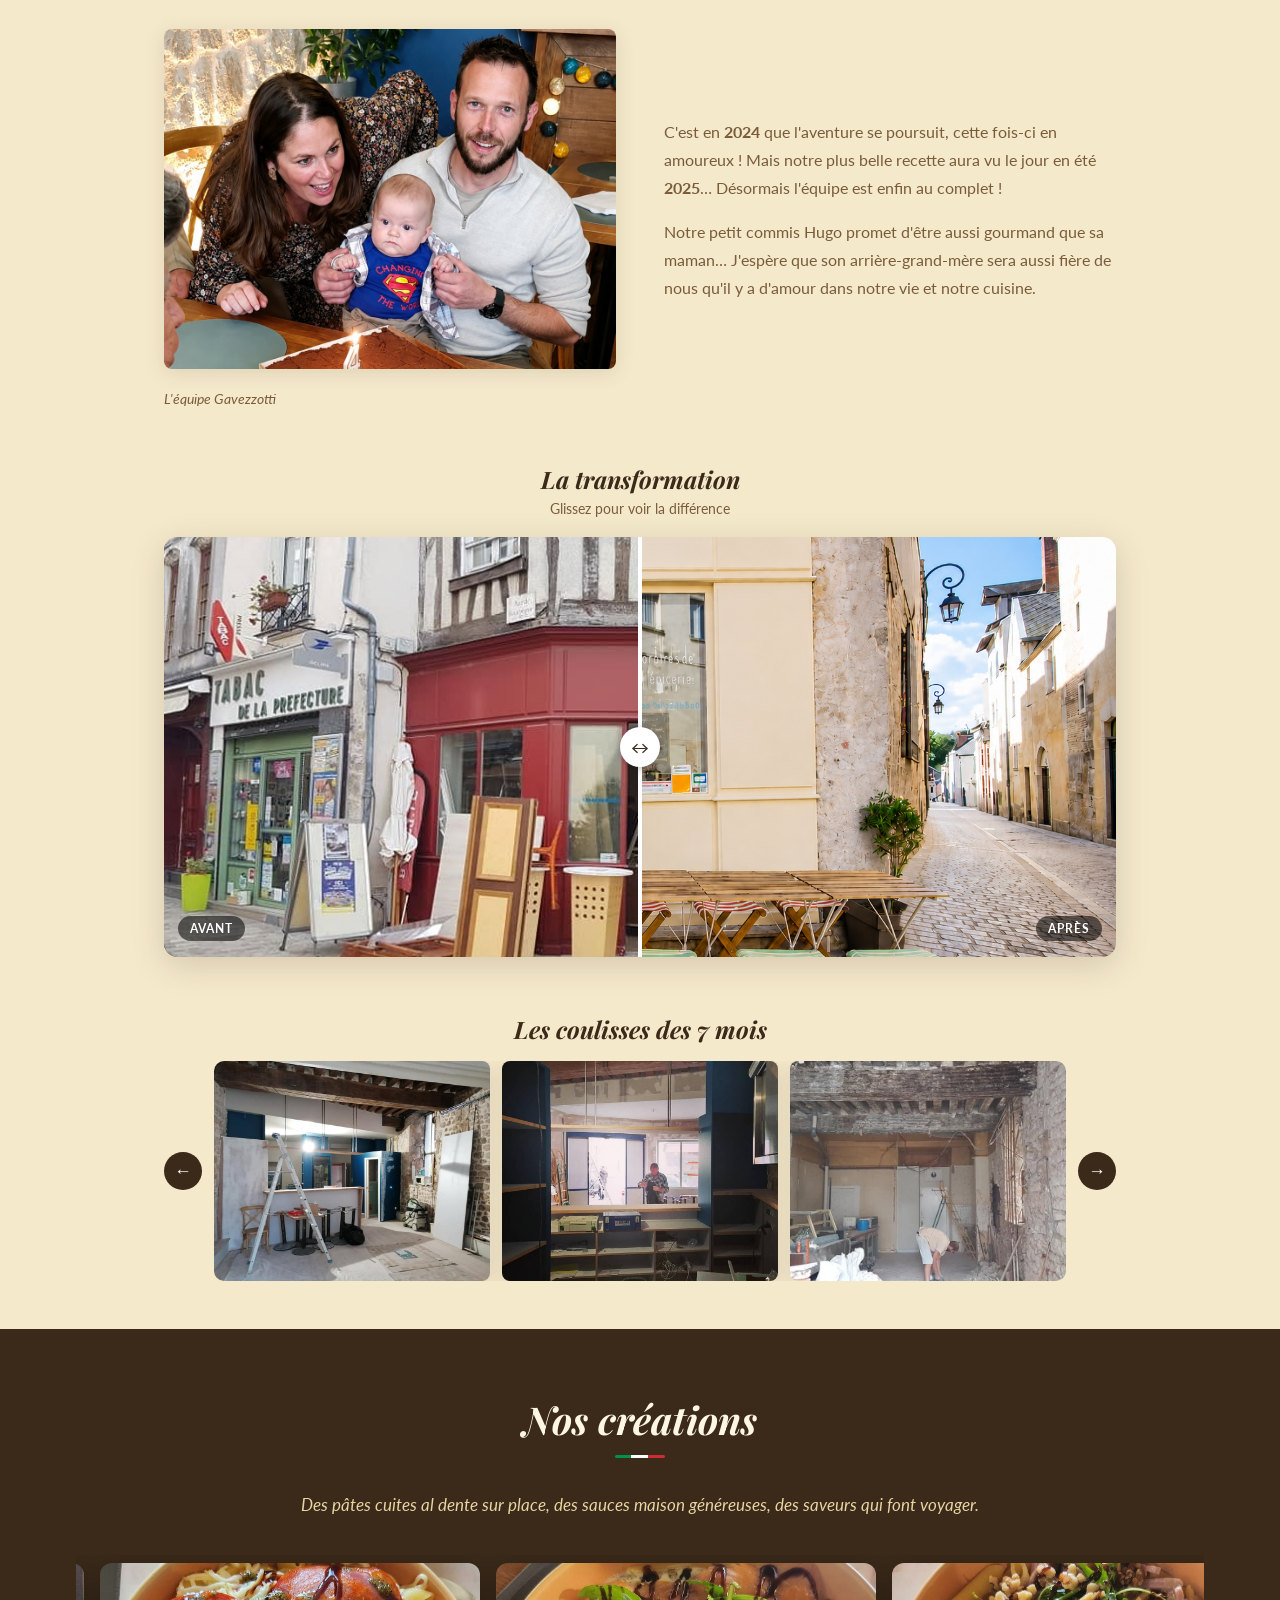
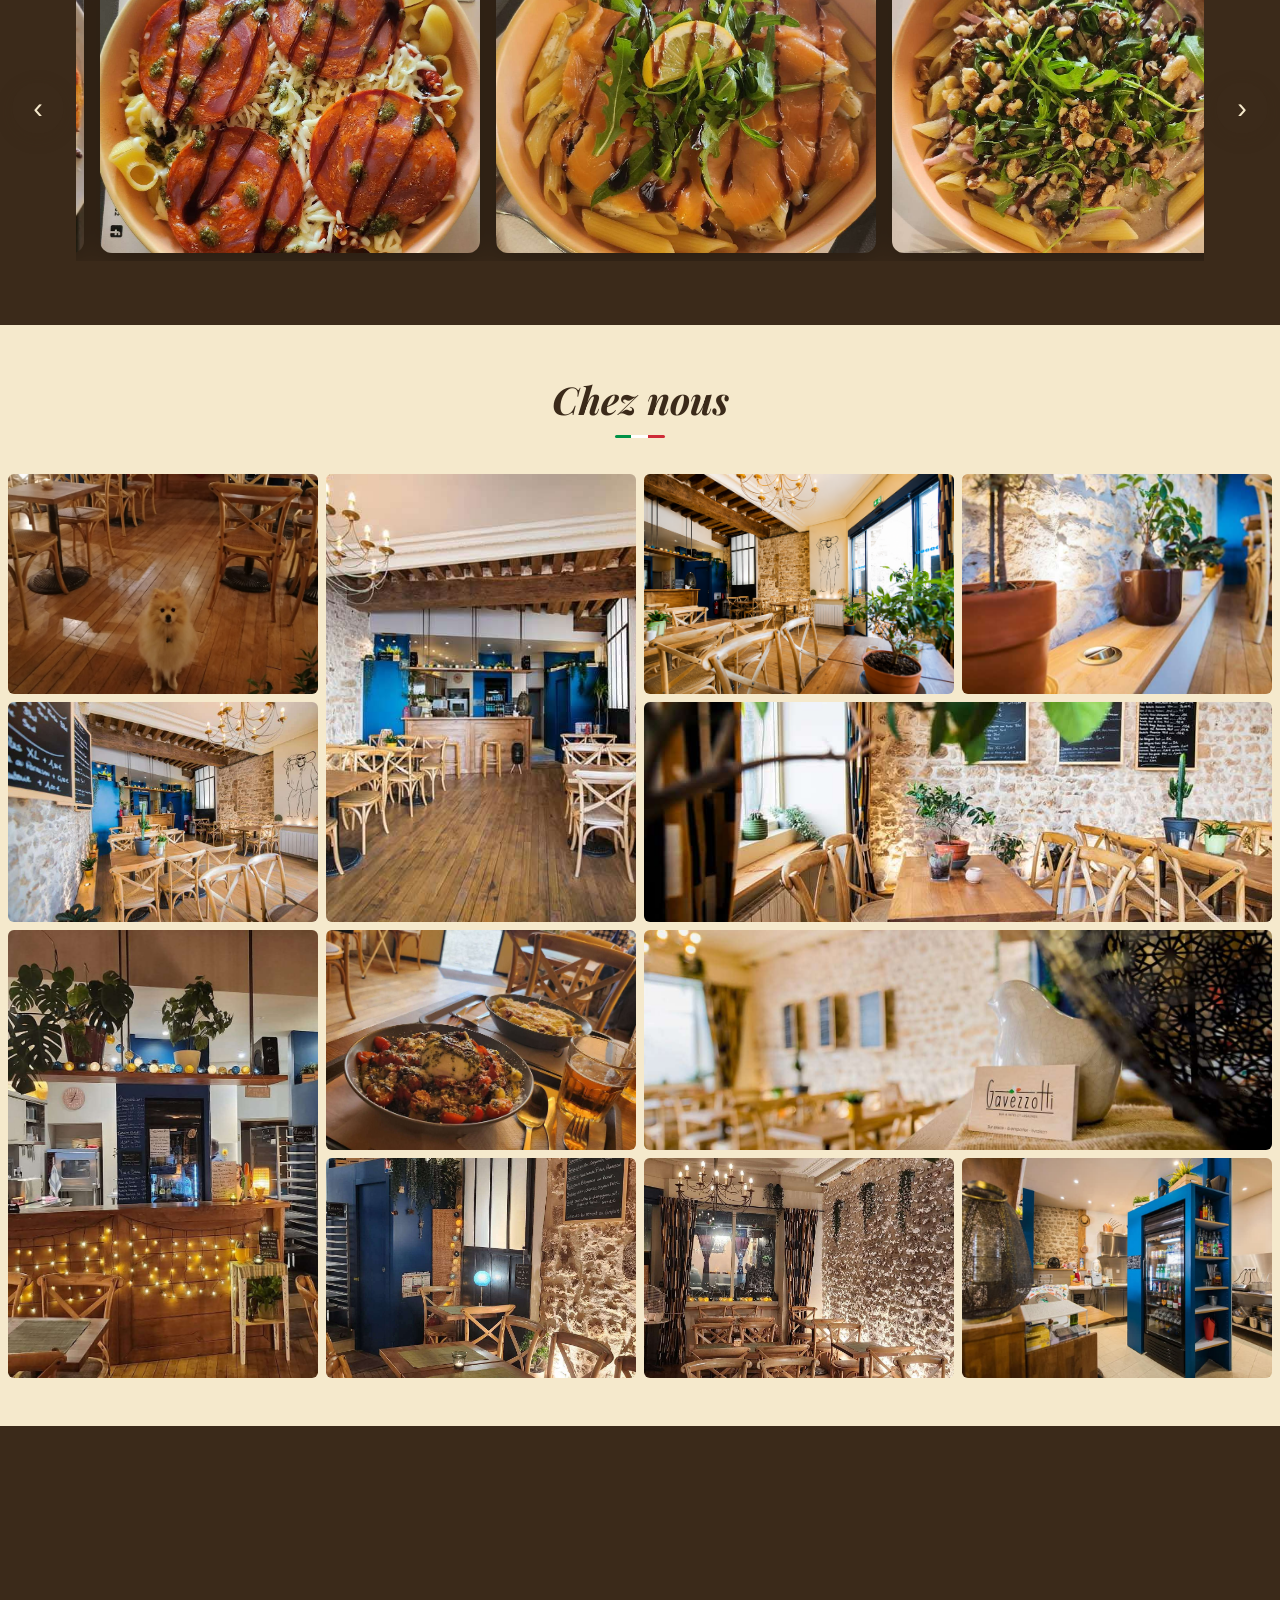
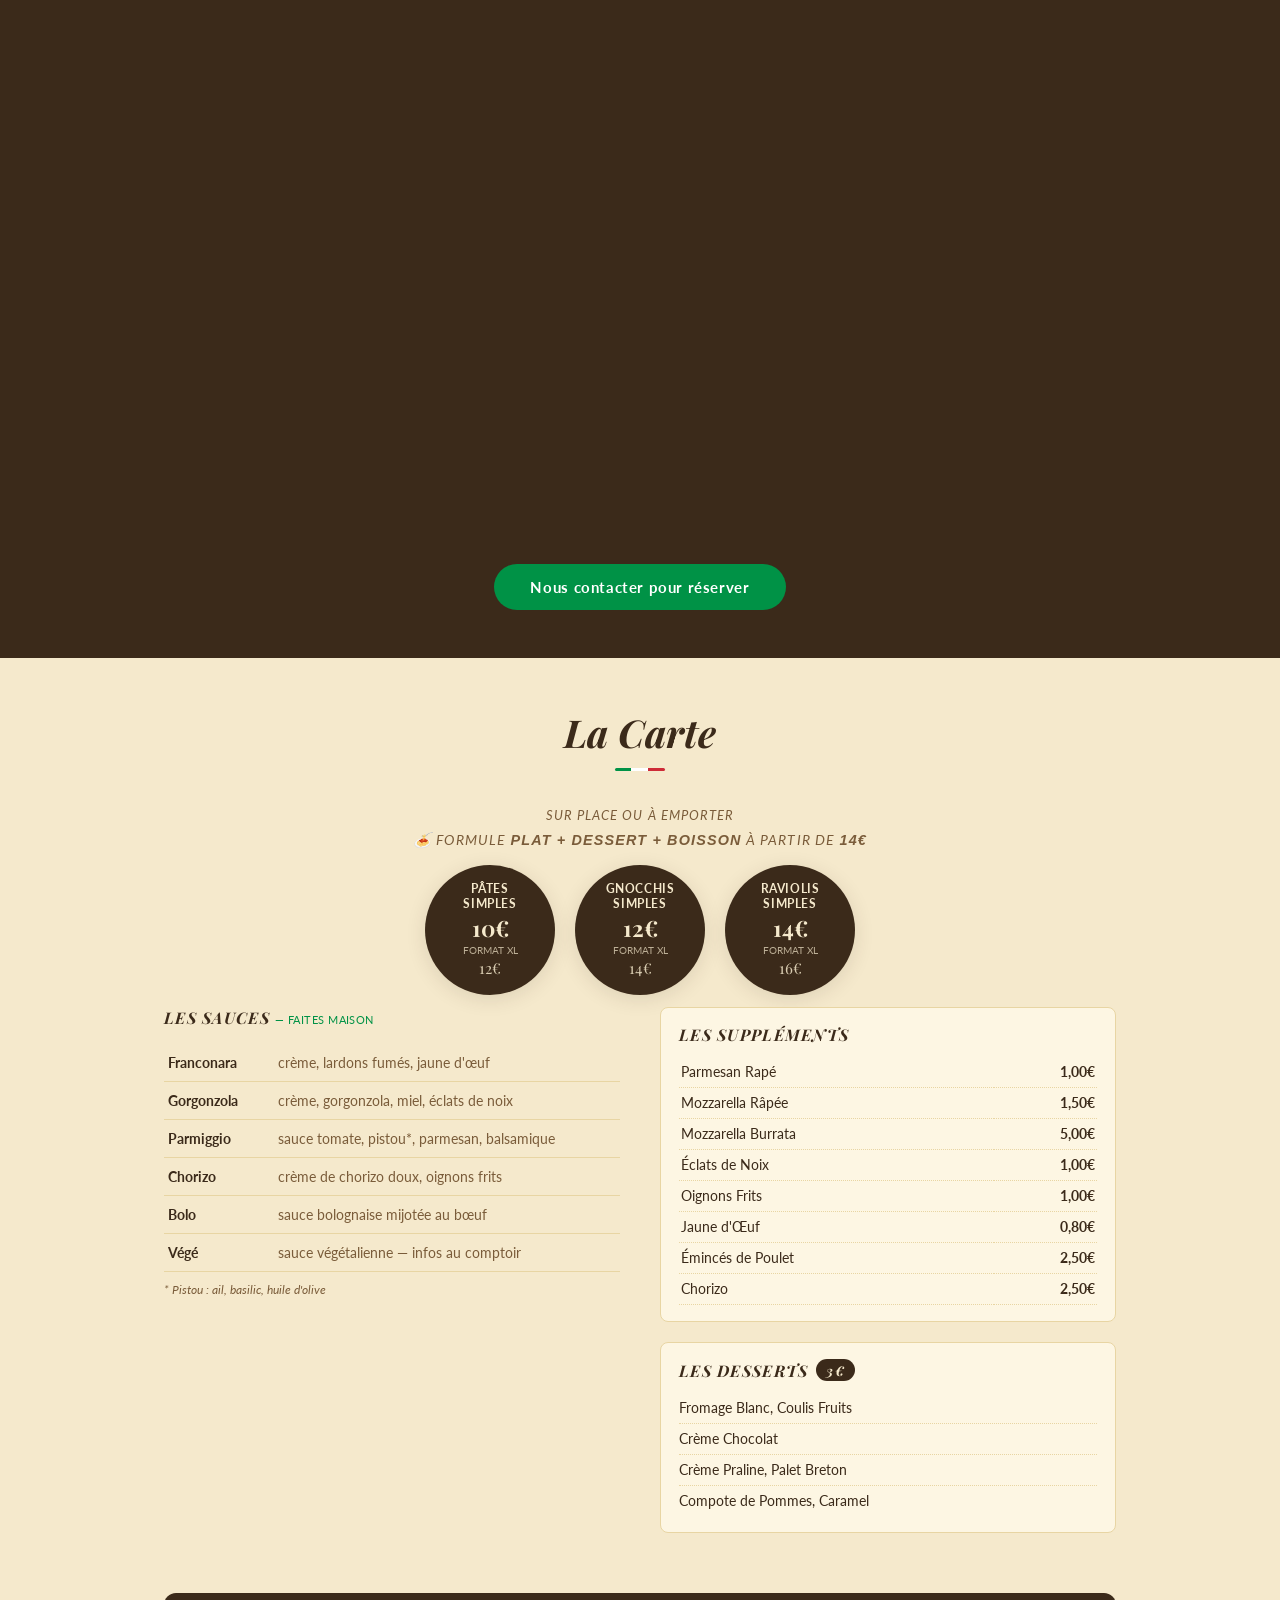
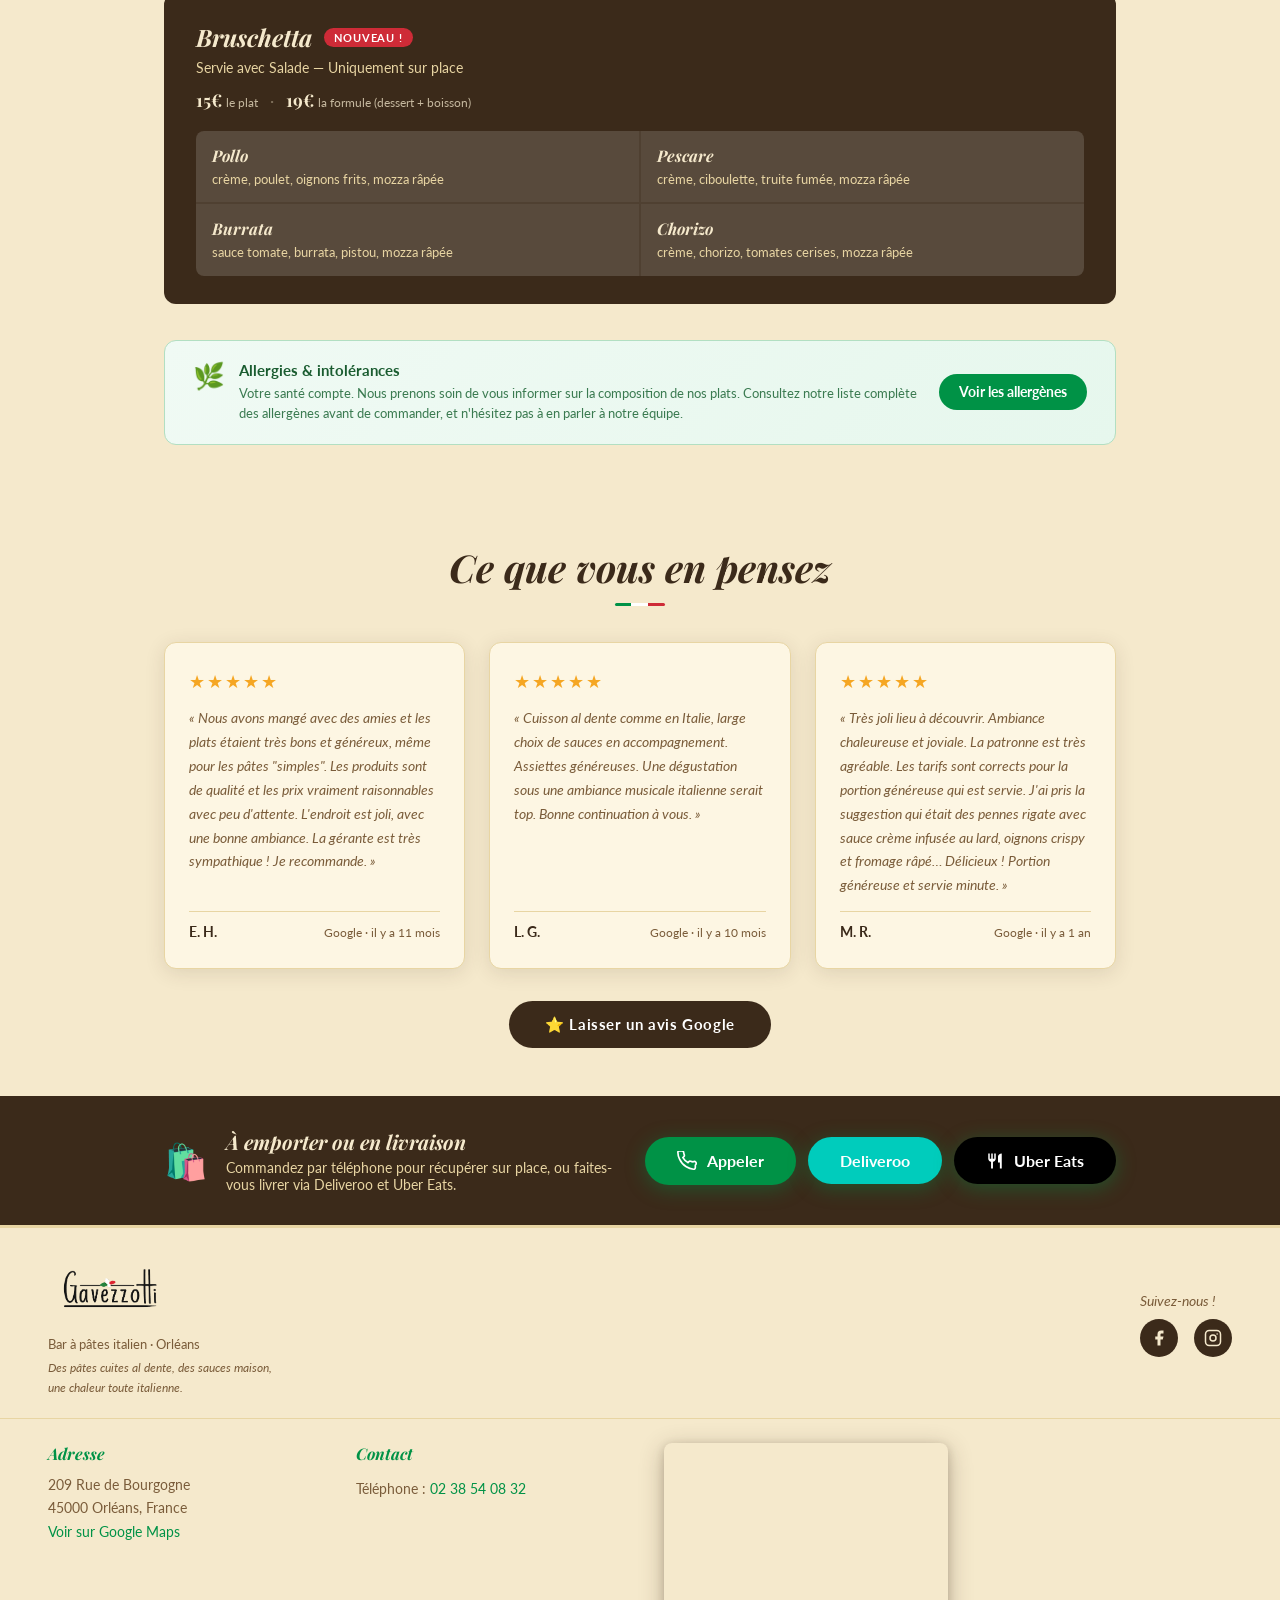
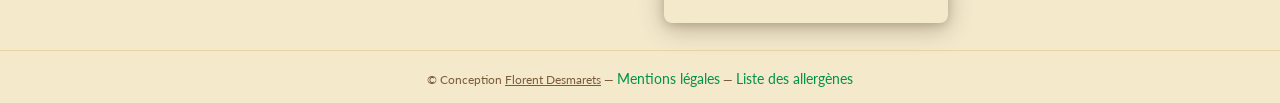
==== commit a9263146: "Carte : ajout formule Plat+Dessert+Boisson à partir de 14€" ====
--- a/index.html
+++ b/index.html
@@ -328,6 +328,7 @@
 
         <!-- Formules -->
         <p class="formule-note top">Sur place ou à emporter</p>
+        <p class="formule-note top" style="margin-top:-8px; font-size:0.9rem;">🍝 Formule <strong>Plat + Dessert + Boisson</strong> à partir de <strong>14€</strong></p>
         <div class="formules-grid reveal delay-1">
           <div class="formule-circle">
             <div class="circle-inner">
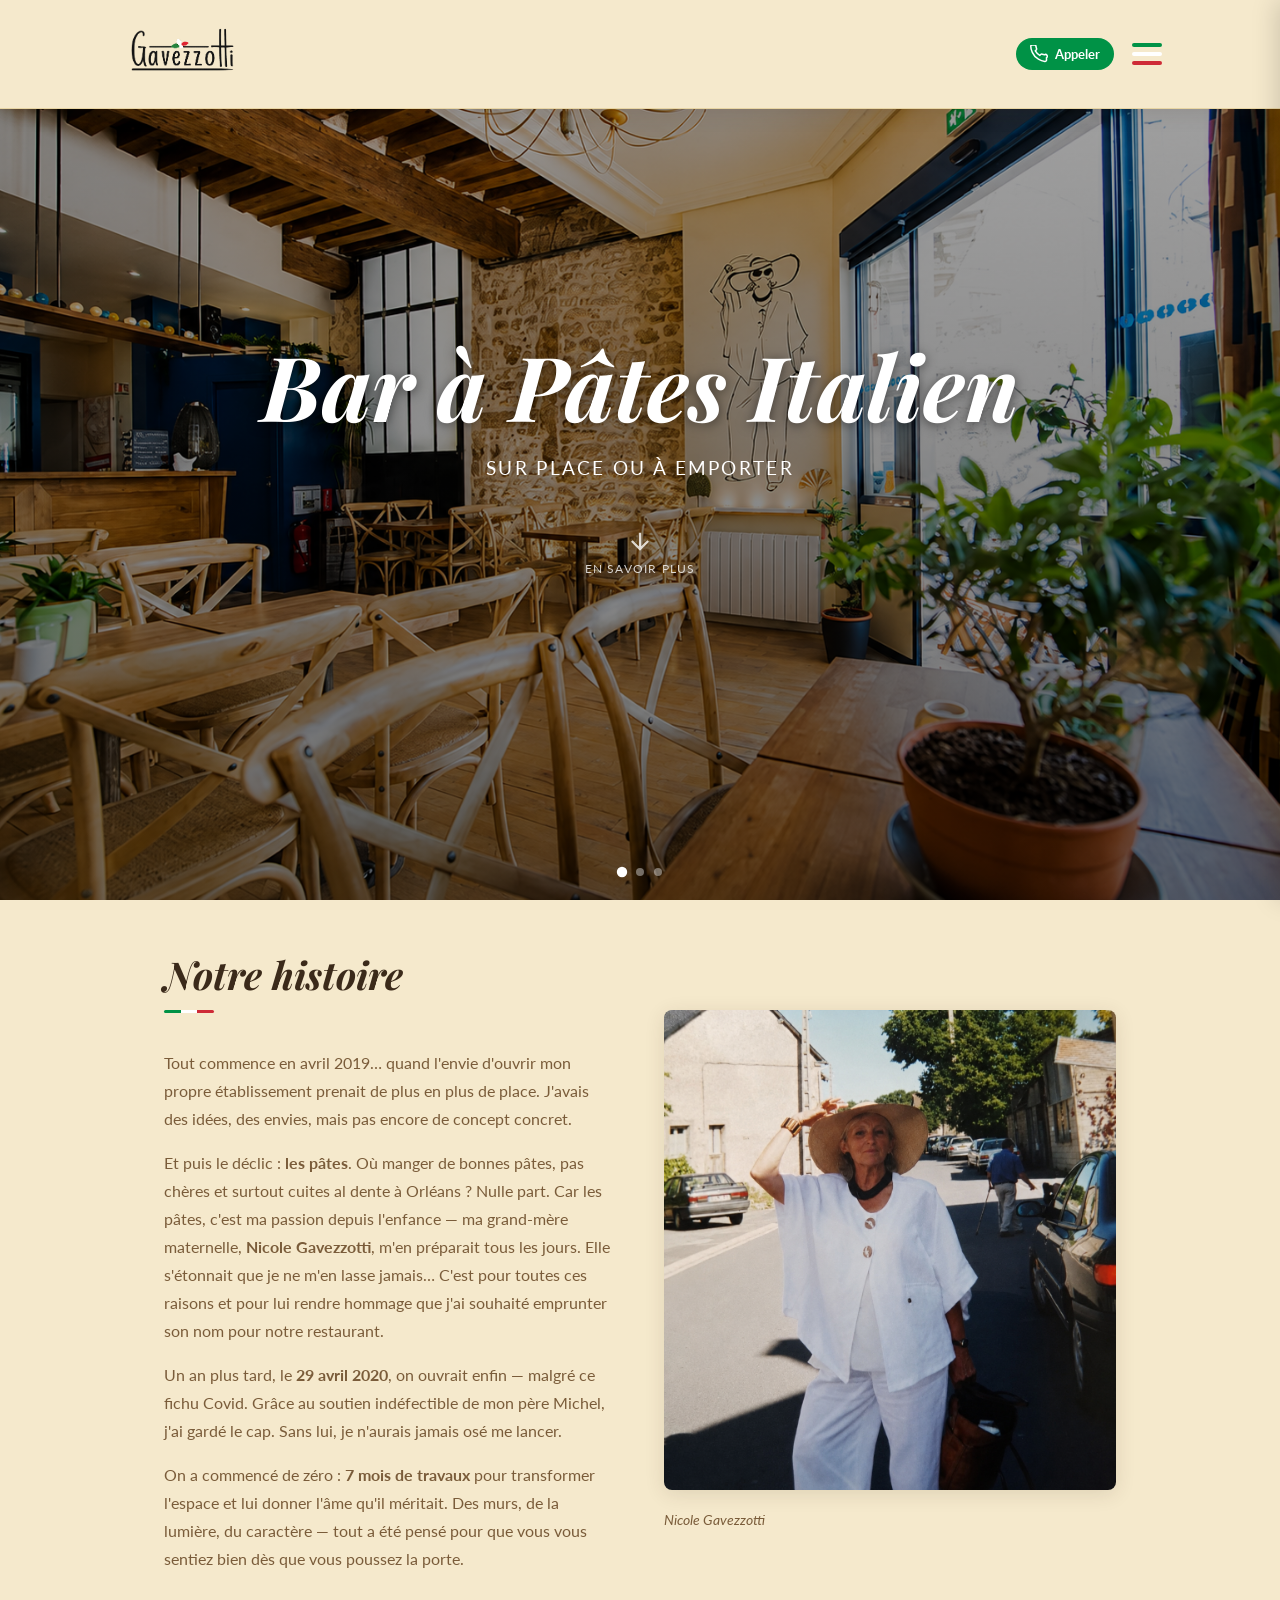
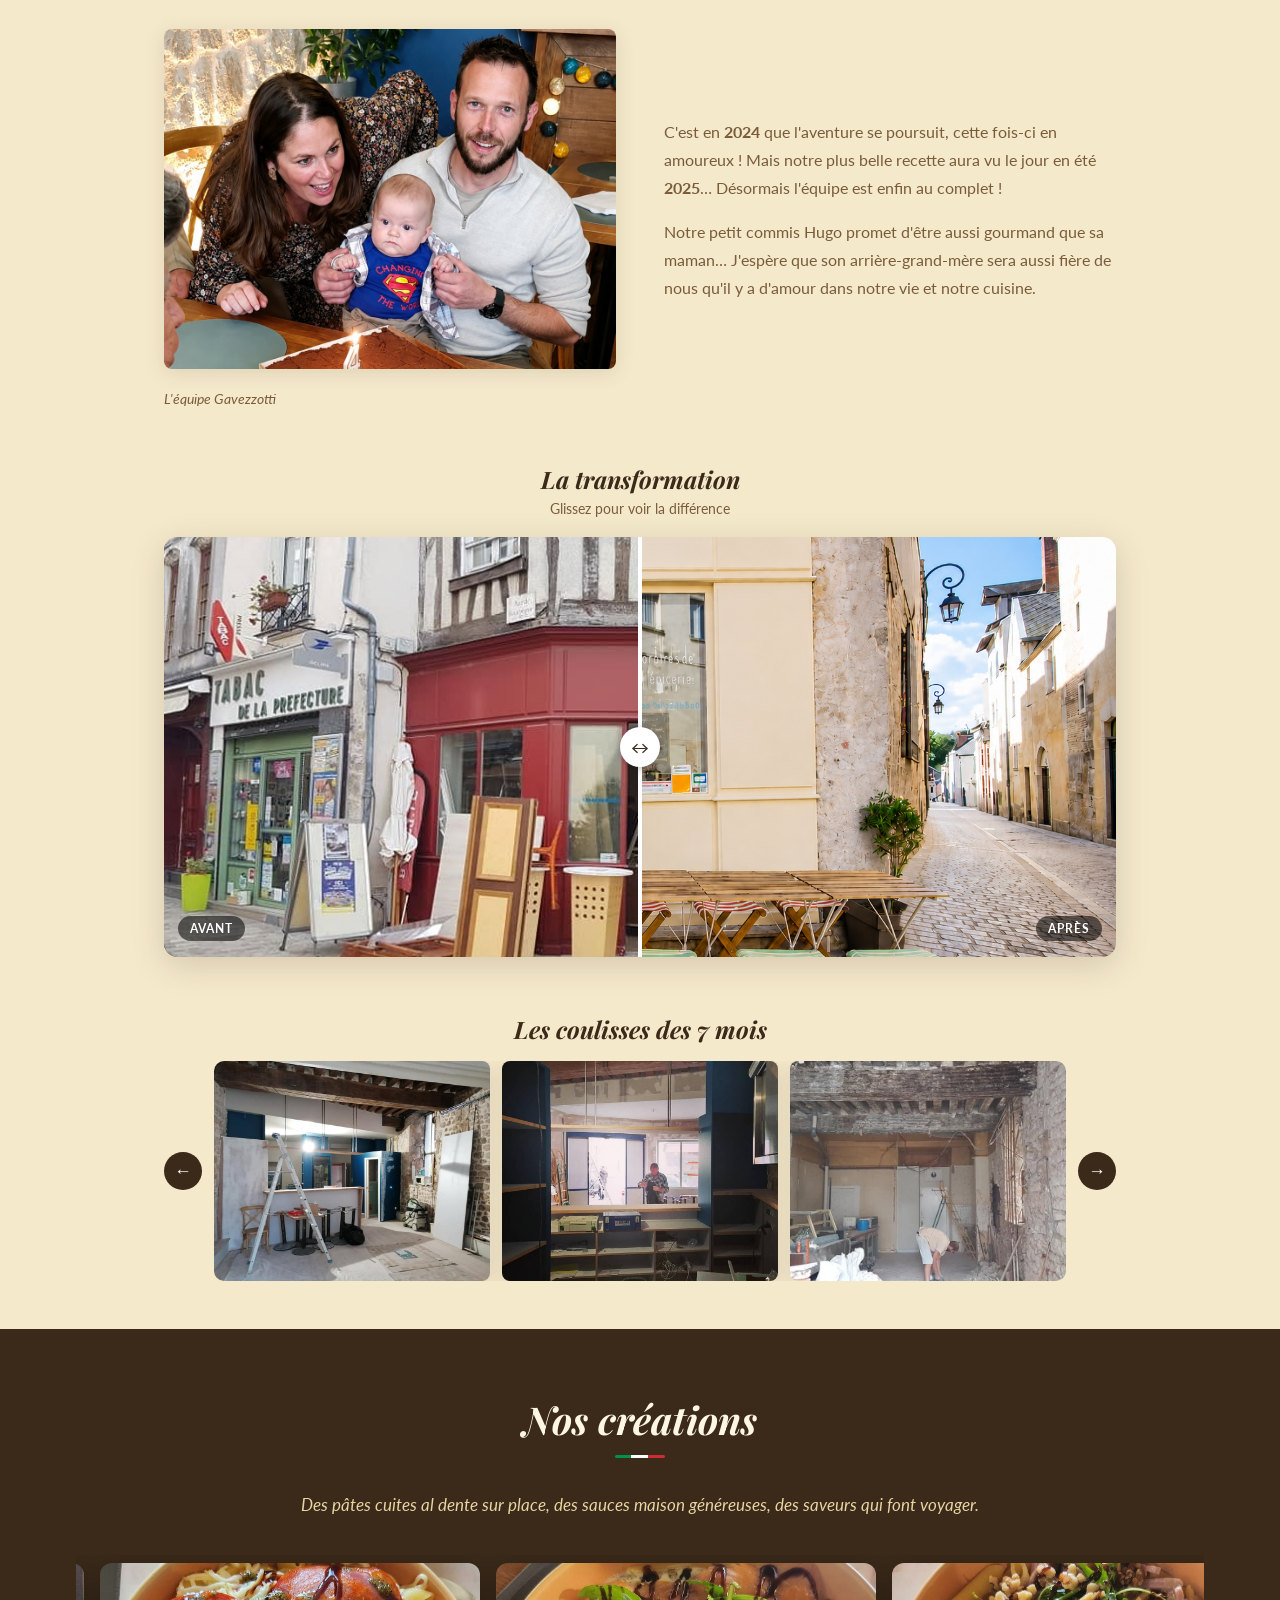
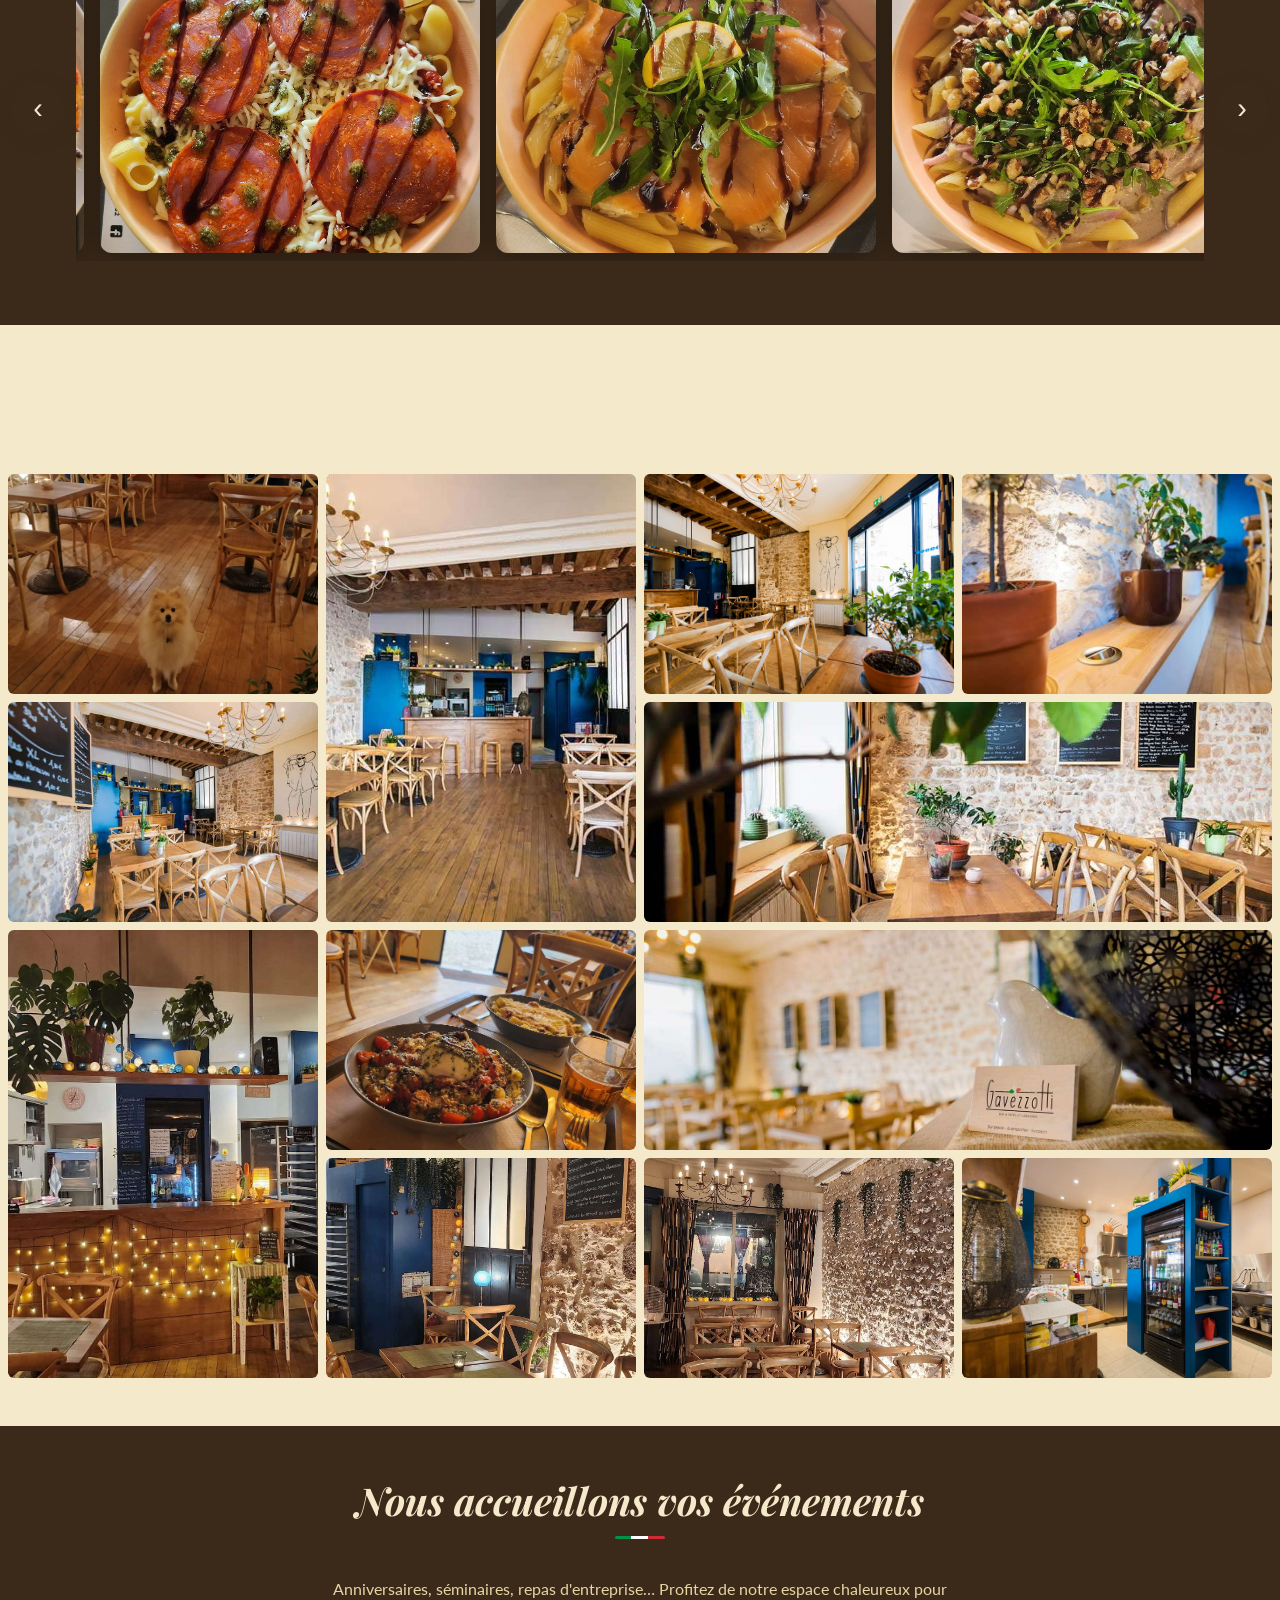
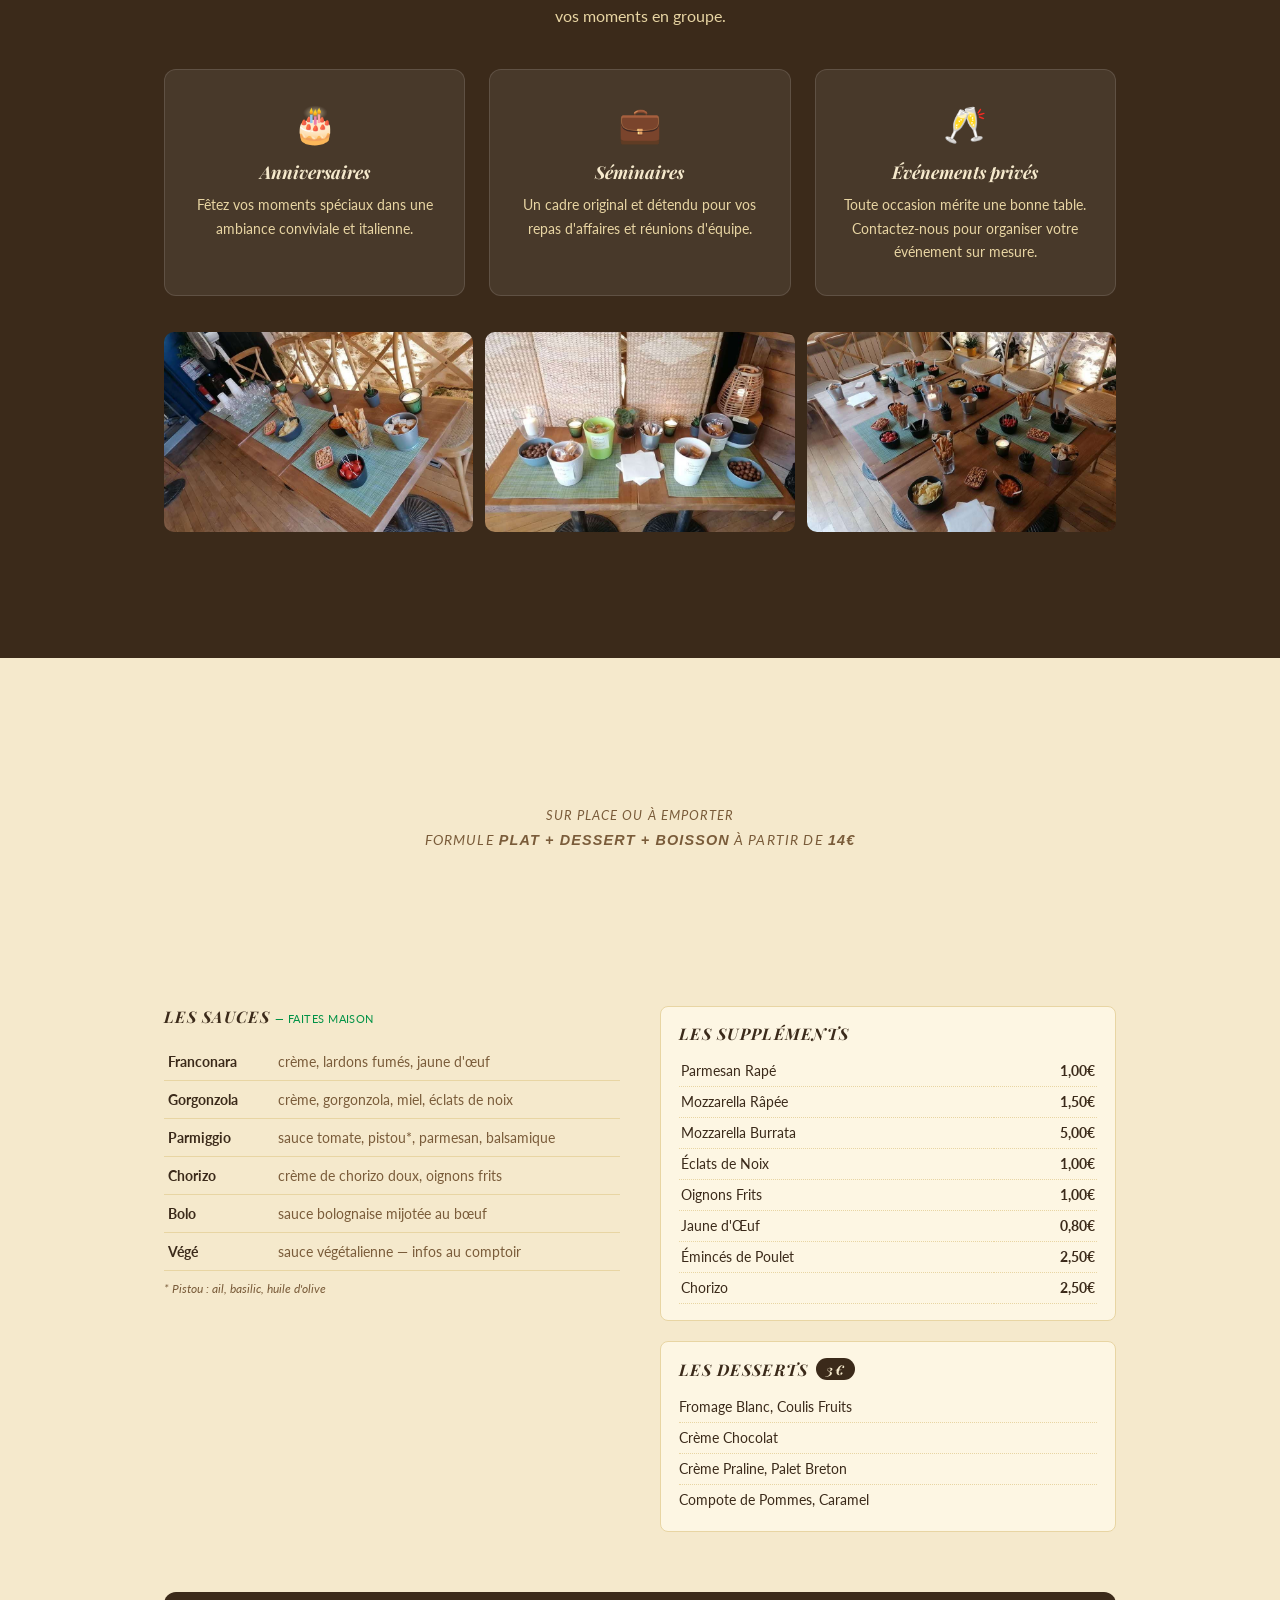
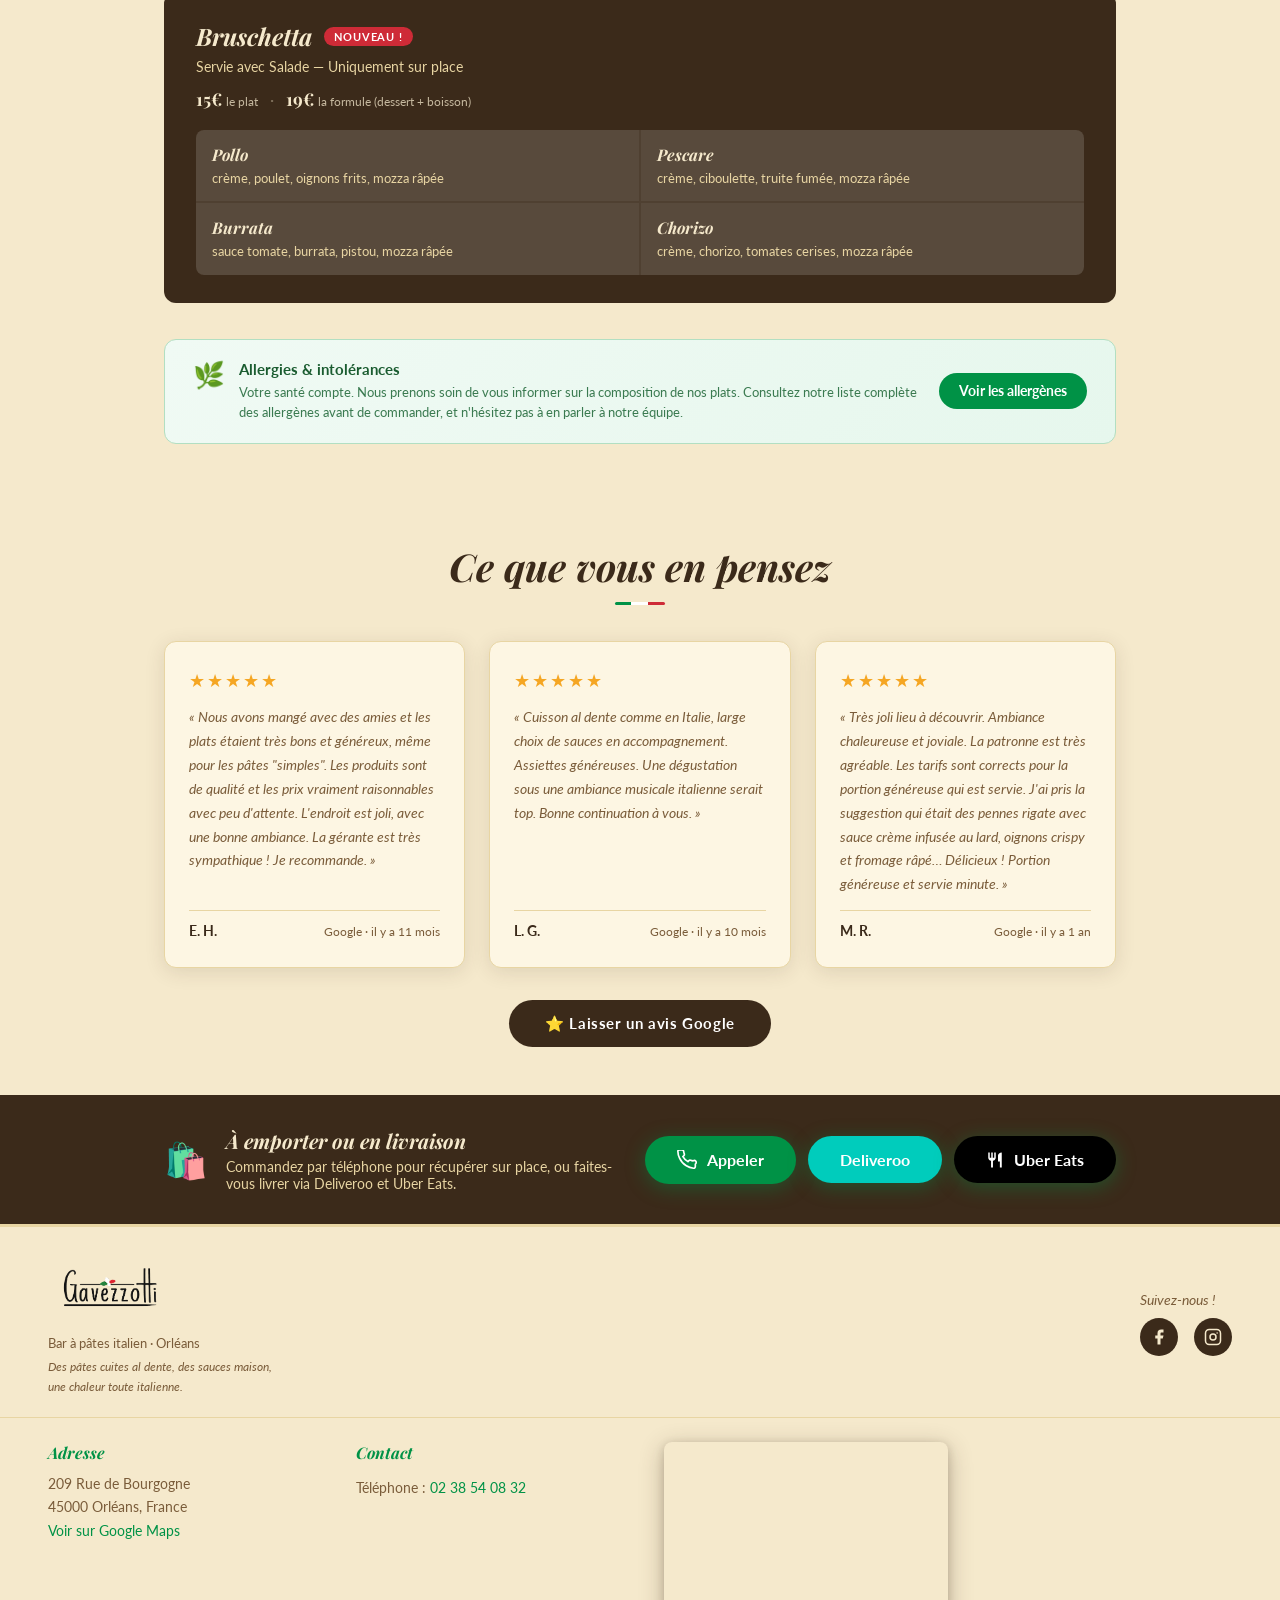
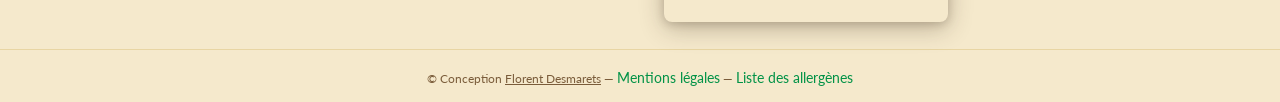
==== commit 2bcf5ea8: "Carte : supprime emoji sur la formule" ====
--- a/index.html
+++ b/index.html
@@ -328,7 +328,7 @@
 
         <!-- Formules -->
         <p class="formule-note top">Sur place ou à emporter</p>
-        <p class="formule-note top" style="margin-top:-8px; font-size:0.9rem;">🍝 Formule <strong>Plat + Dessert + Boisson</strong> à partir de <strong>14€</strong></p>
+        <p class="formule-note top" style="margin-top:-8px; font-size:0.9rem;">Formule <strong>Plat + Dessert + Boisson</strong> à partir de <strong>14€</strong></p>
         <div class="formules-grid reveal delay-1">
           <div class="formule-circle">
             <div class="circle-inner">
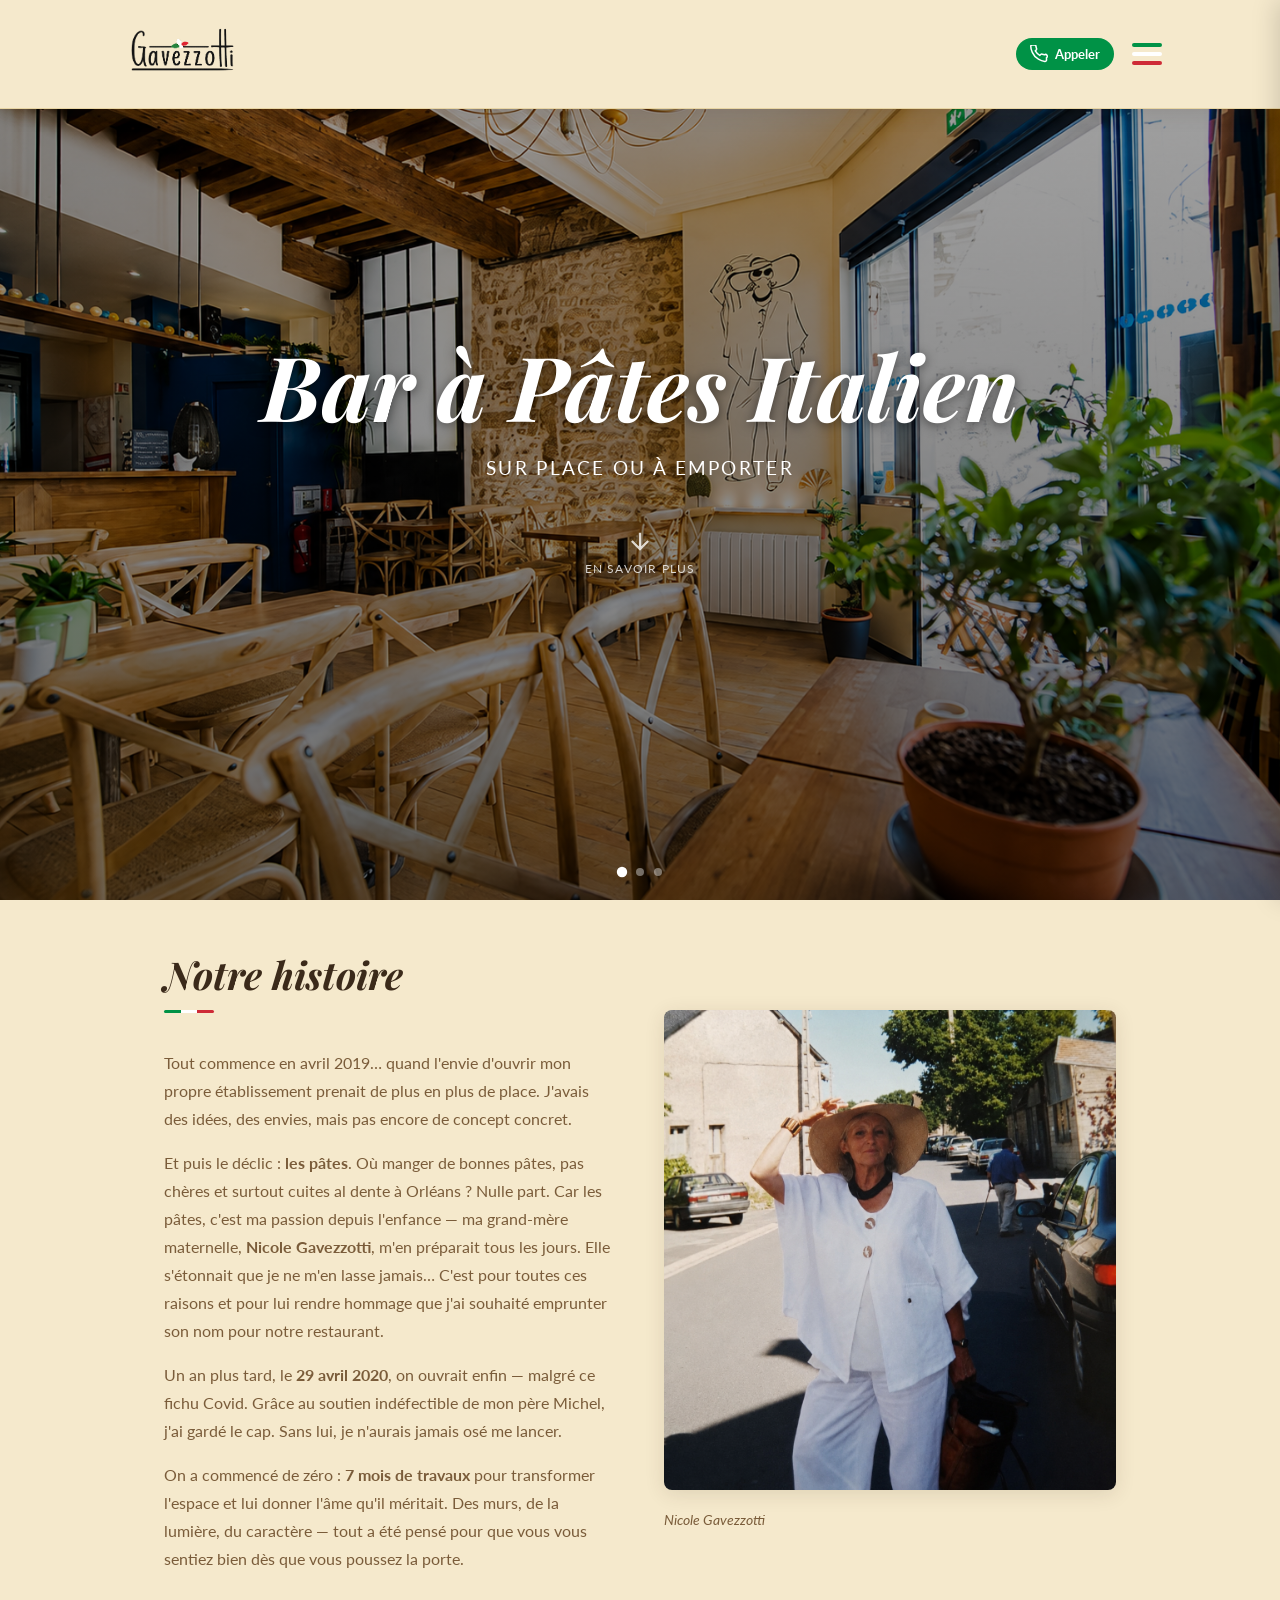
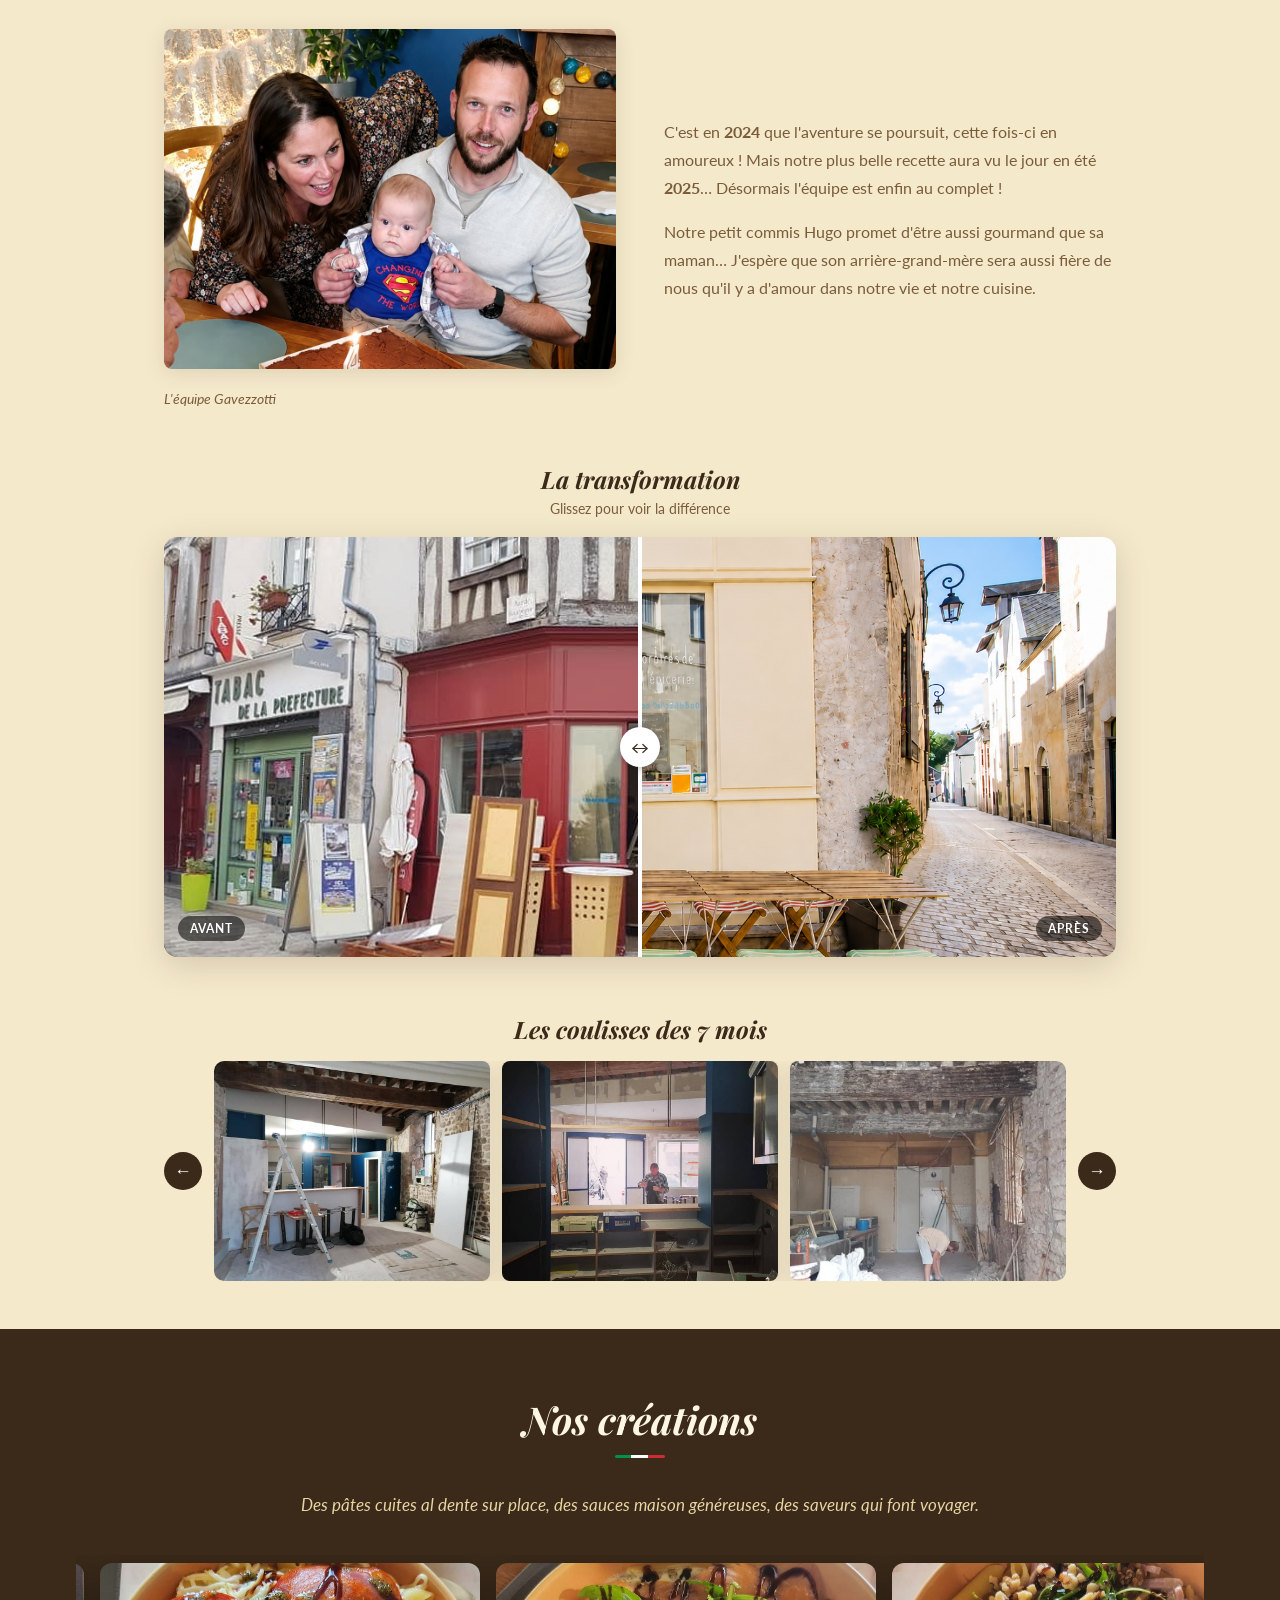
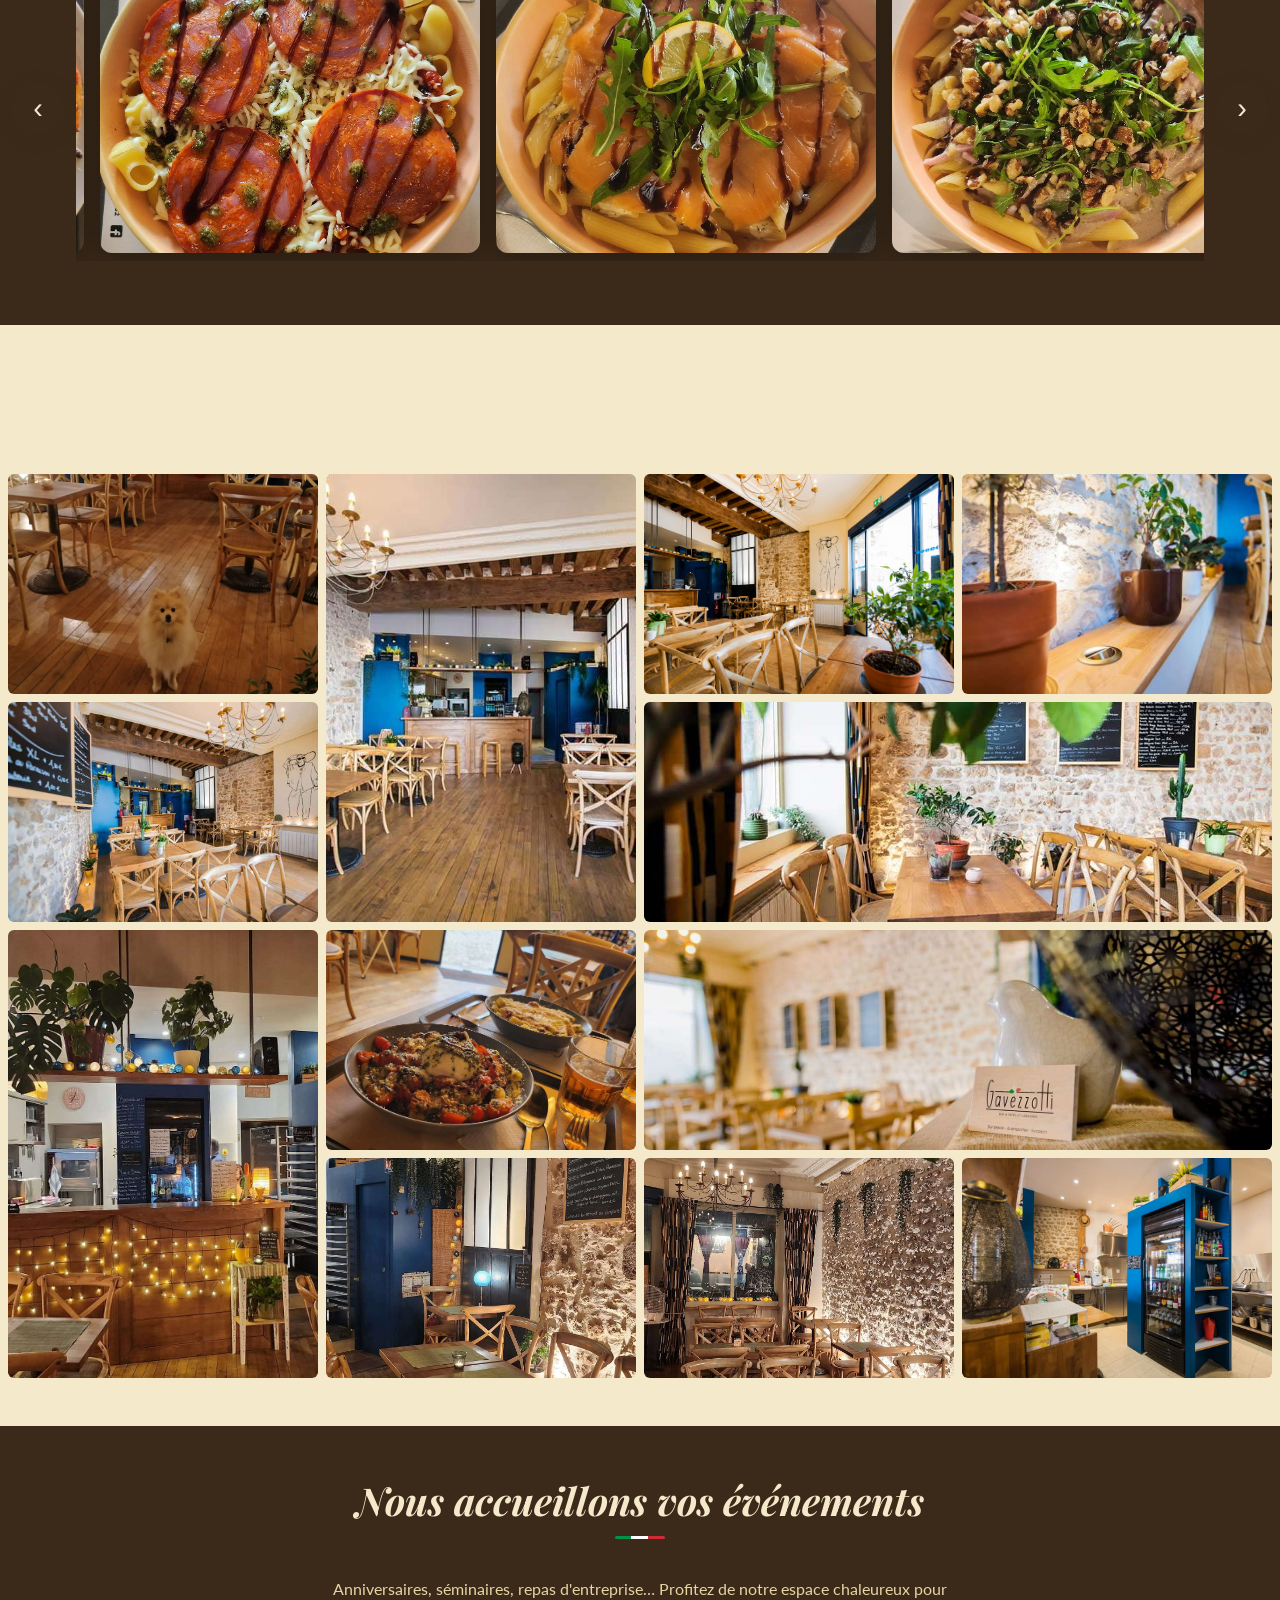
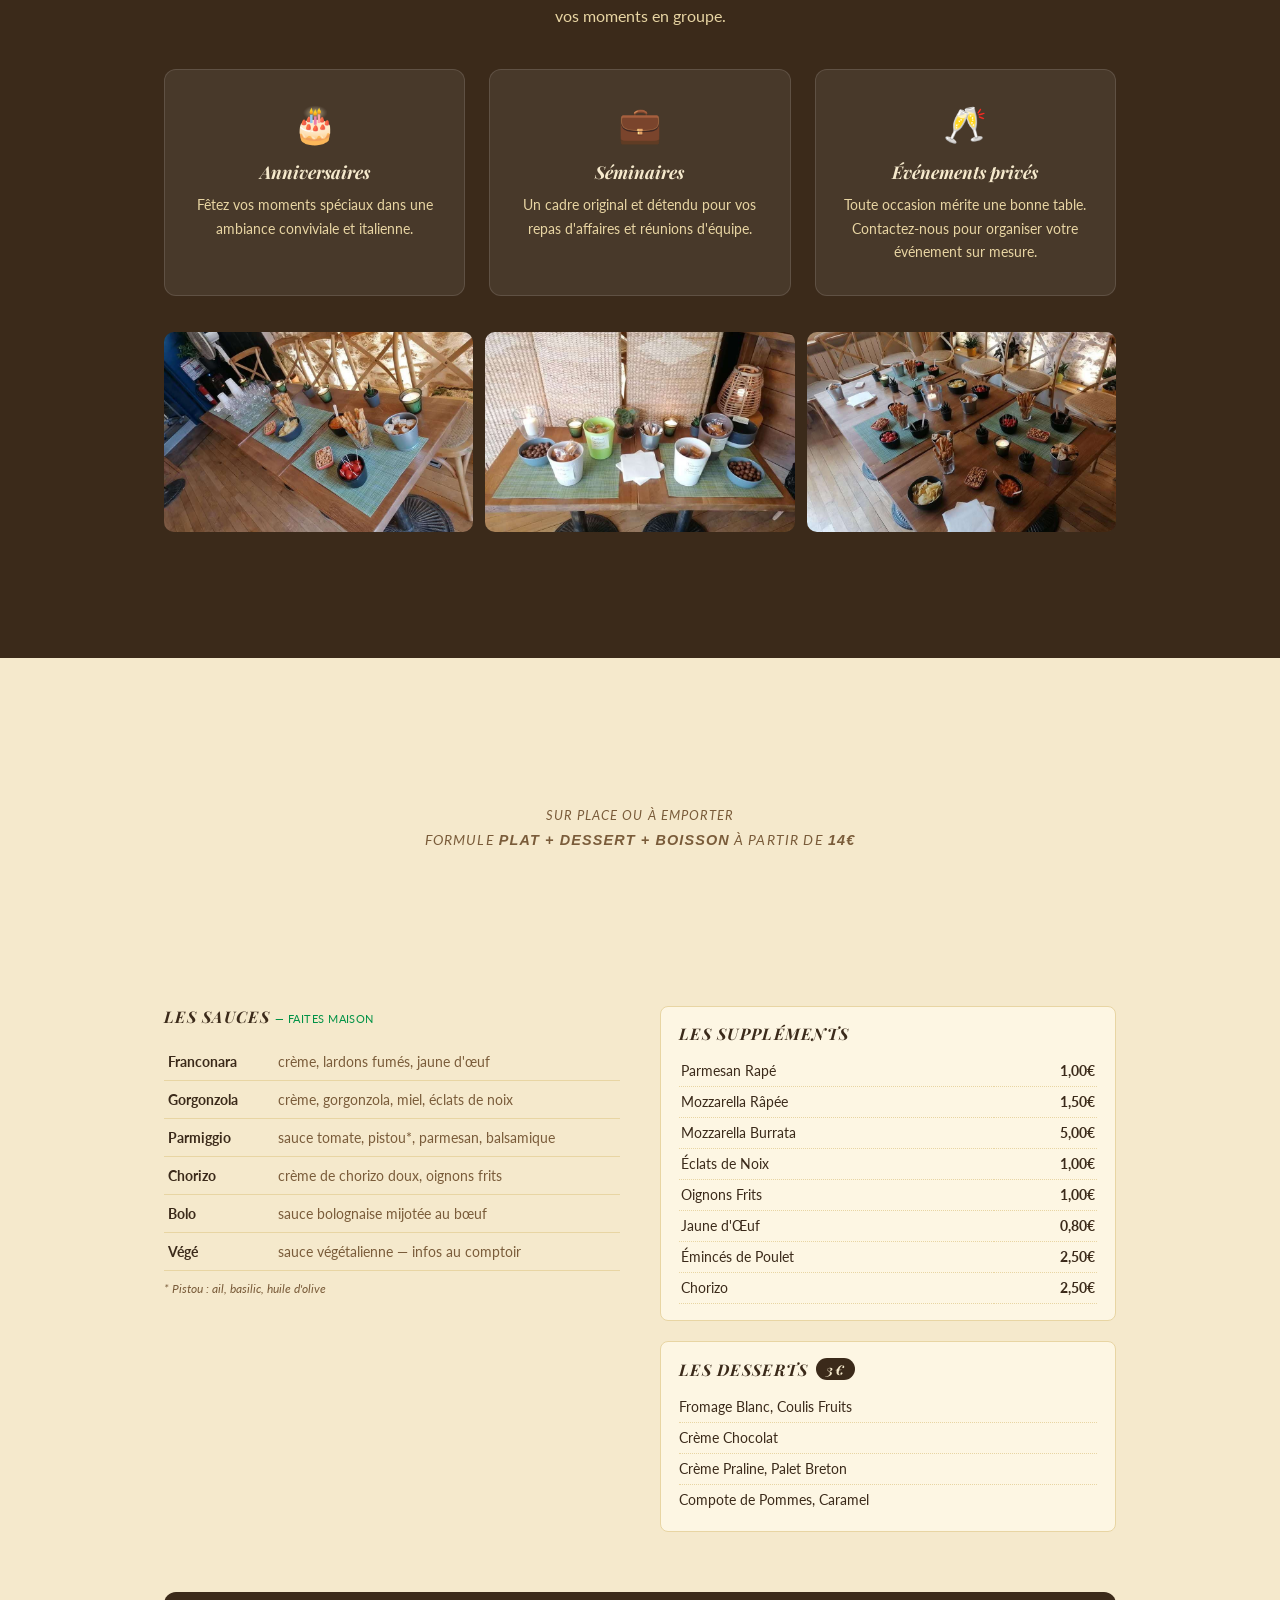
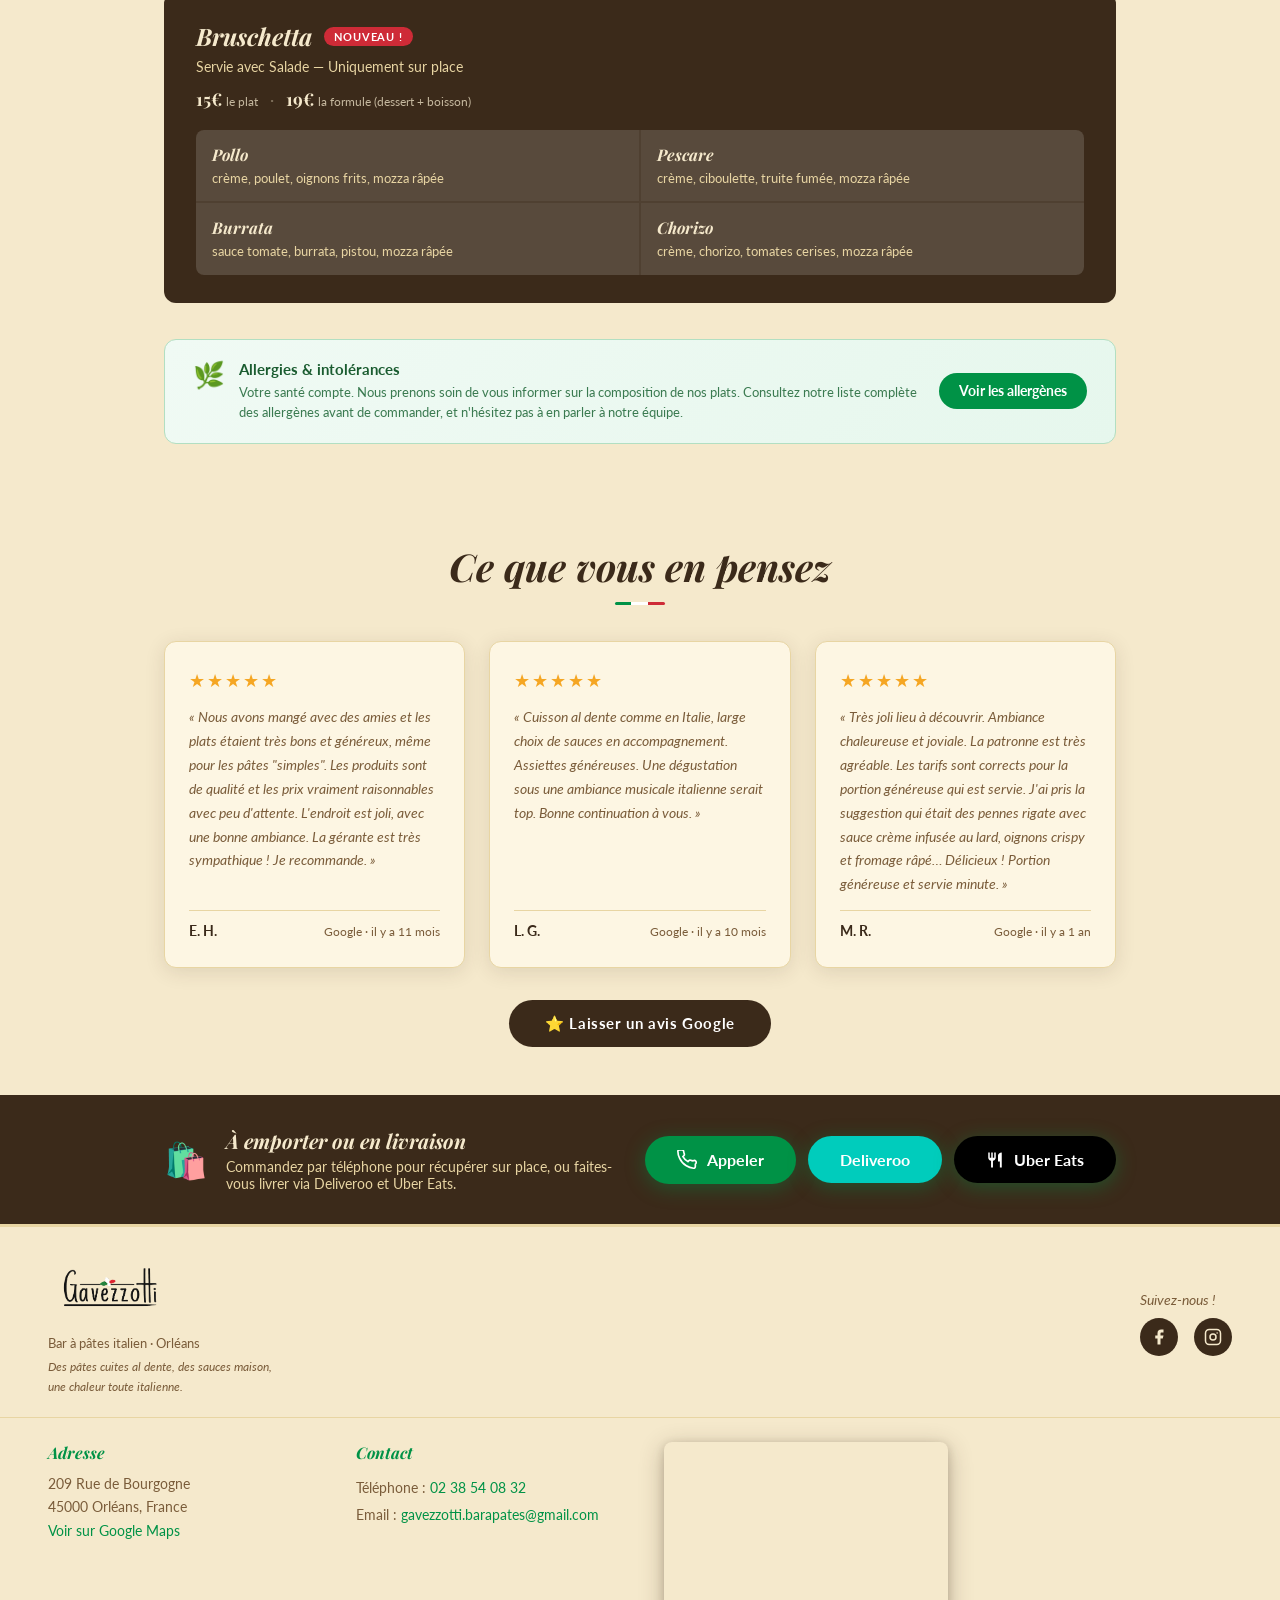
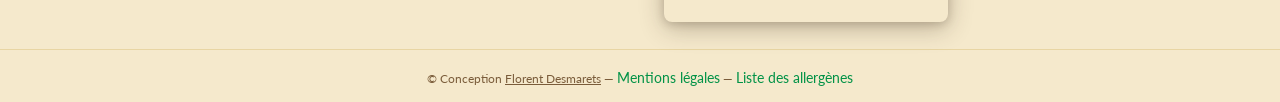
==== commit b41d51e1: "Ajout email gavezzotti.barapates@gmail.com dans contact, mentions légales et allergènes" ====
--- a/index.html
+++ b/index.html
@@ -29,6 +29,7 @@
   <link rel="preconnect" href="https://fonts.googleapis.com" />
   <link rel="preconnect" href="https://fonts.gstatic.com" crossorigin />
   <link href="https://fonts.googleapis.com/css2?family=Playfair+Display:ital,wght@0,400;0,700;1,400&family=Lato:wght@300;400;700&display=swap" rel="stylesheet" />
+  <link rel="canonical" href="https://gavezzotti.fr/" />
   <link rel="stylesheet" href="css/style.css?v=3" />
 
   <!-- Schema.org Restaurant (référencement Google) -->
@@ -555,6 +556,7 @@
         <div class="footer-col">
           <h4>Contact</h4>
           <p>Téléphone : <a href="tel:+33238540832" class="footer-link">02 38 54 08 32</a></p>
+          <p>Email : <a href="mailto:gavezzotti.barapates@gmail.com" class="footer-link">gavezzotti.barapates@gmail.com</a></p>
         </div>
         <div class="footer-map">
           <iframe
